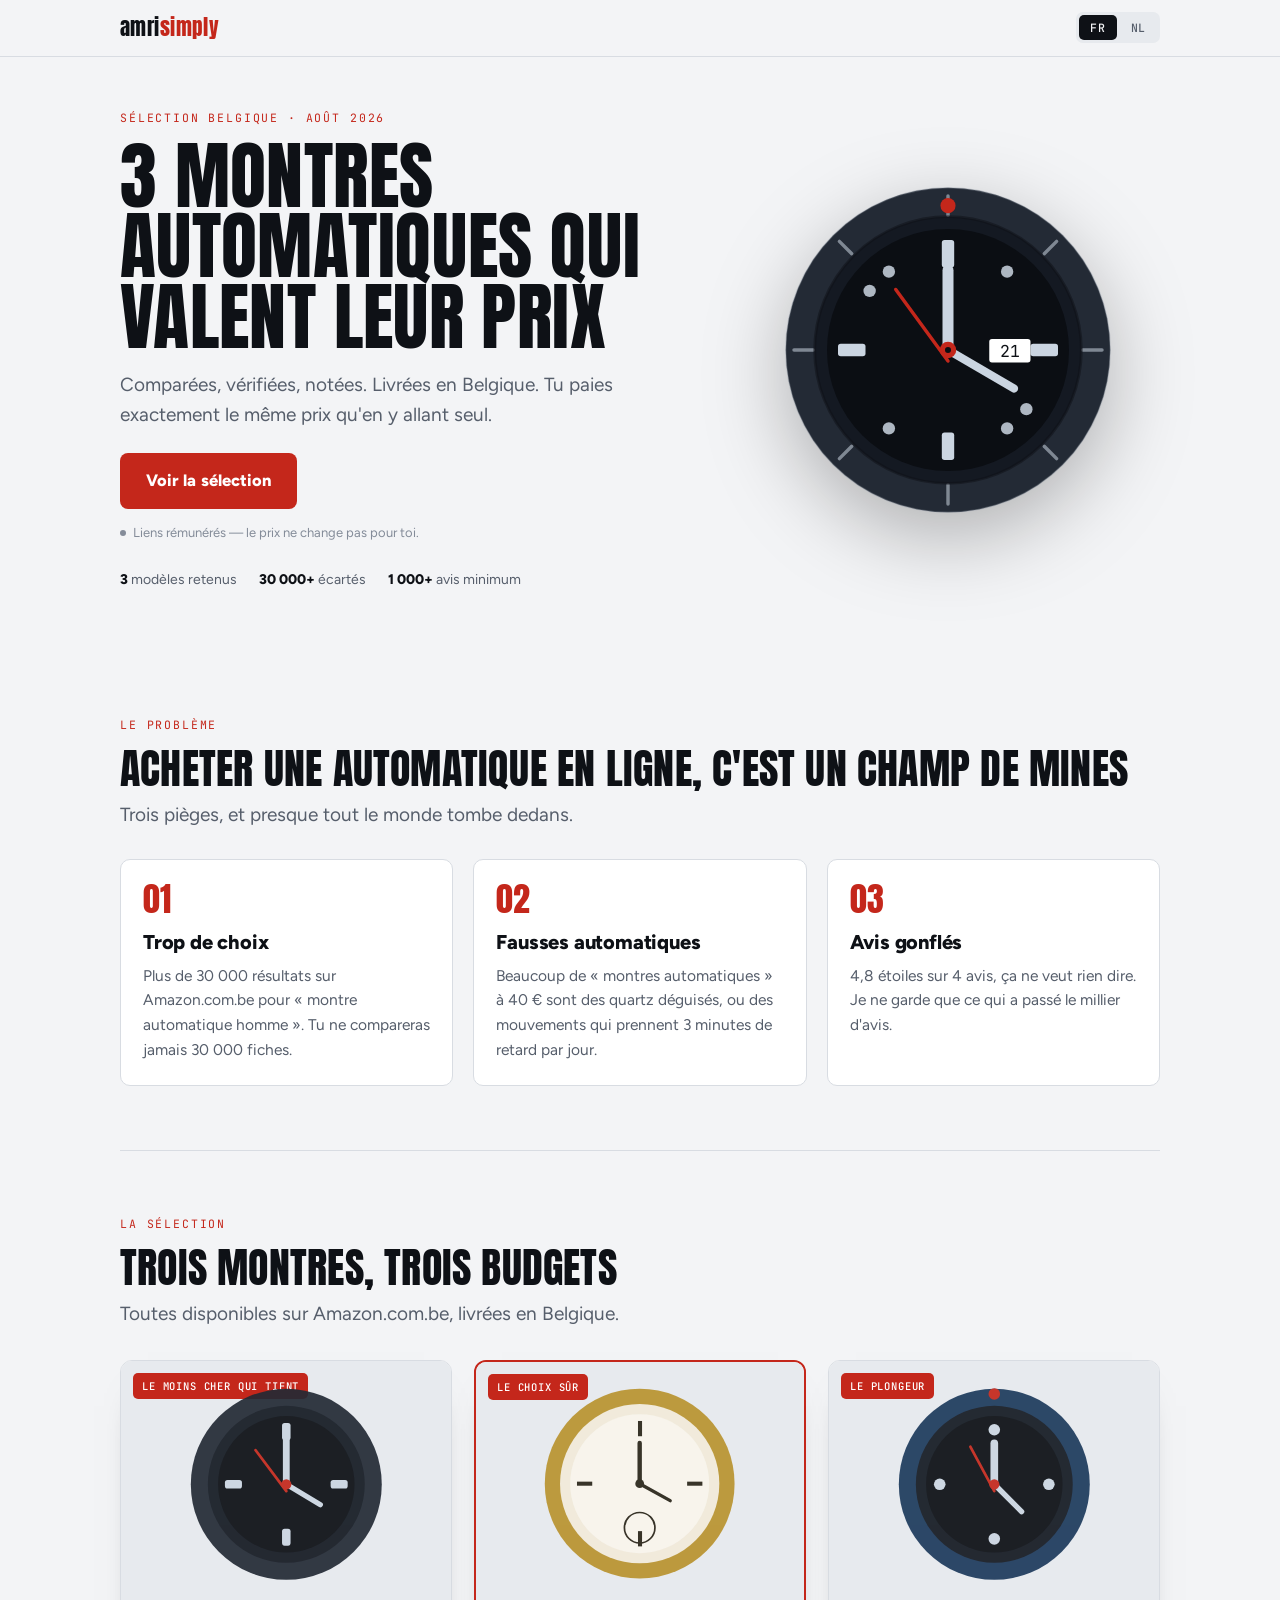
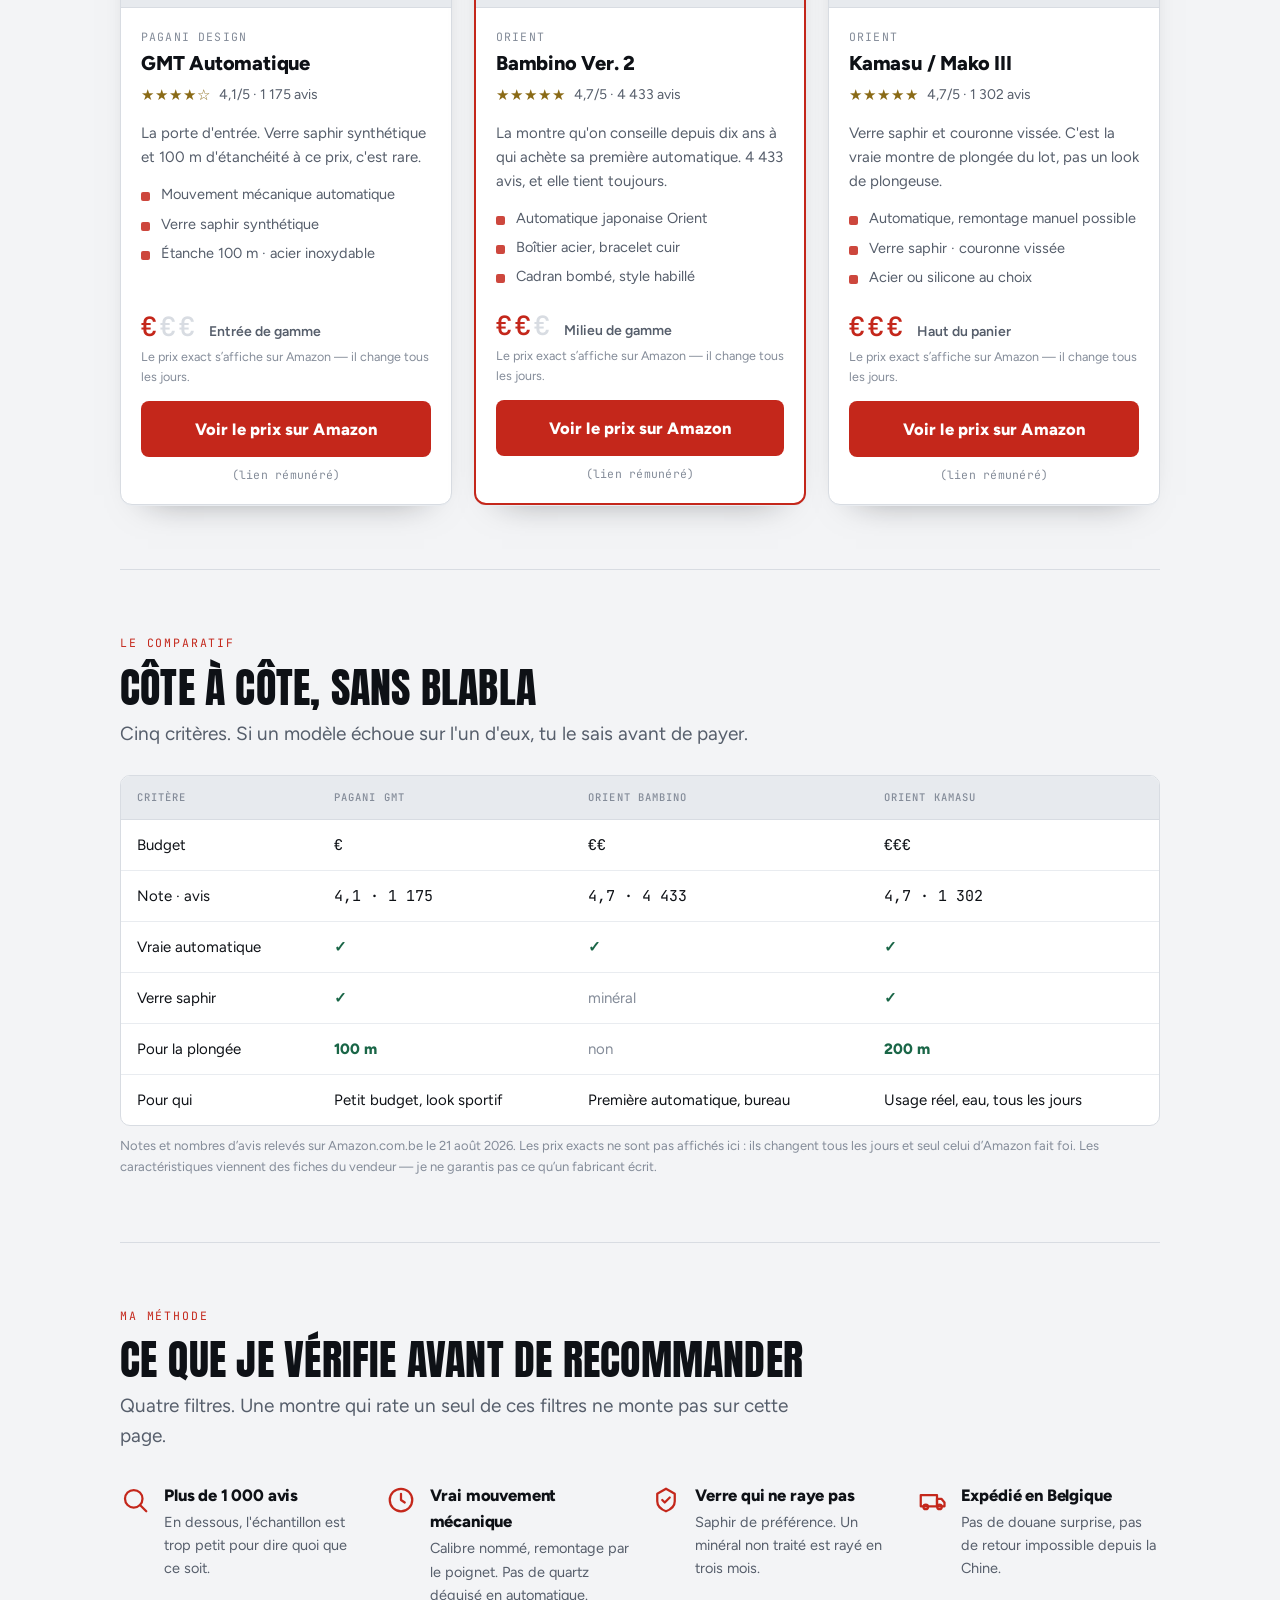
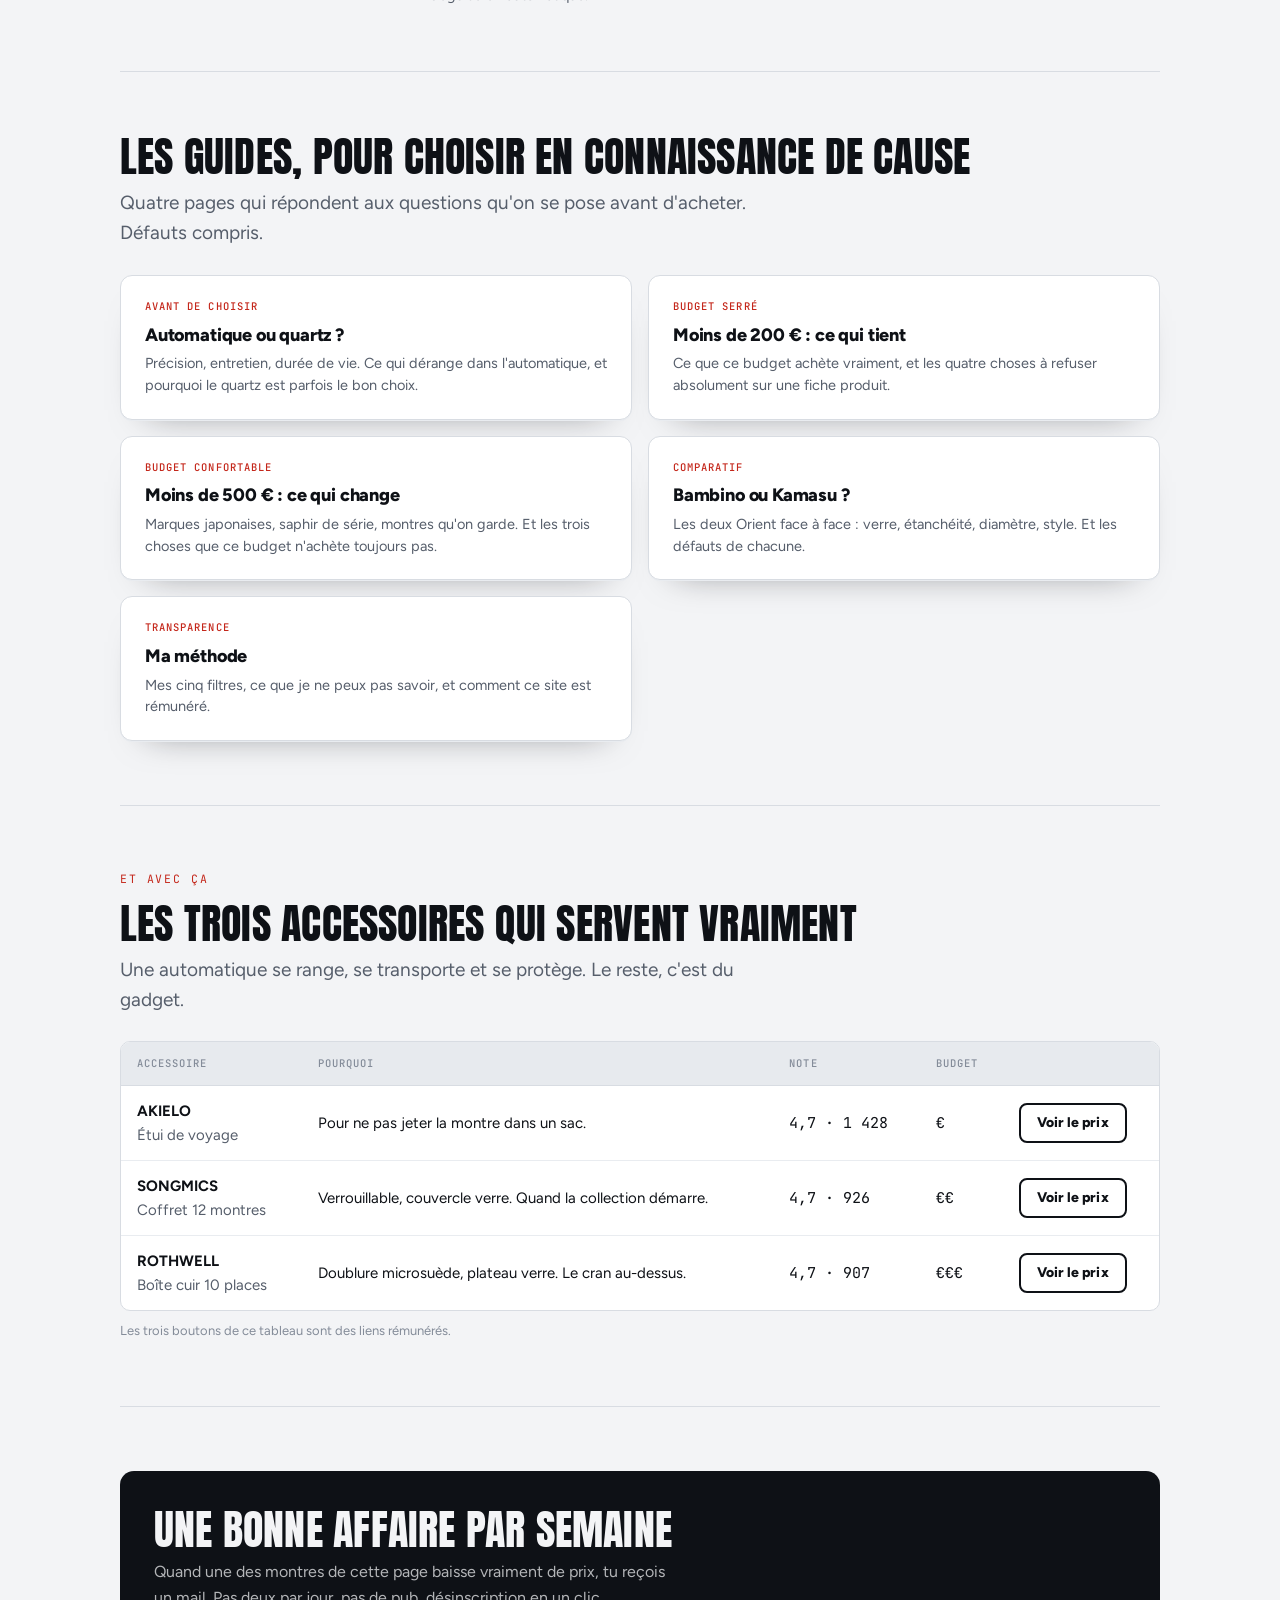
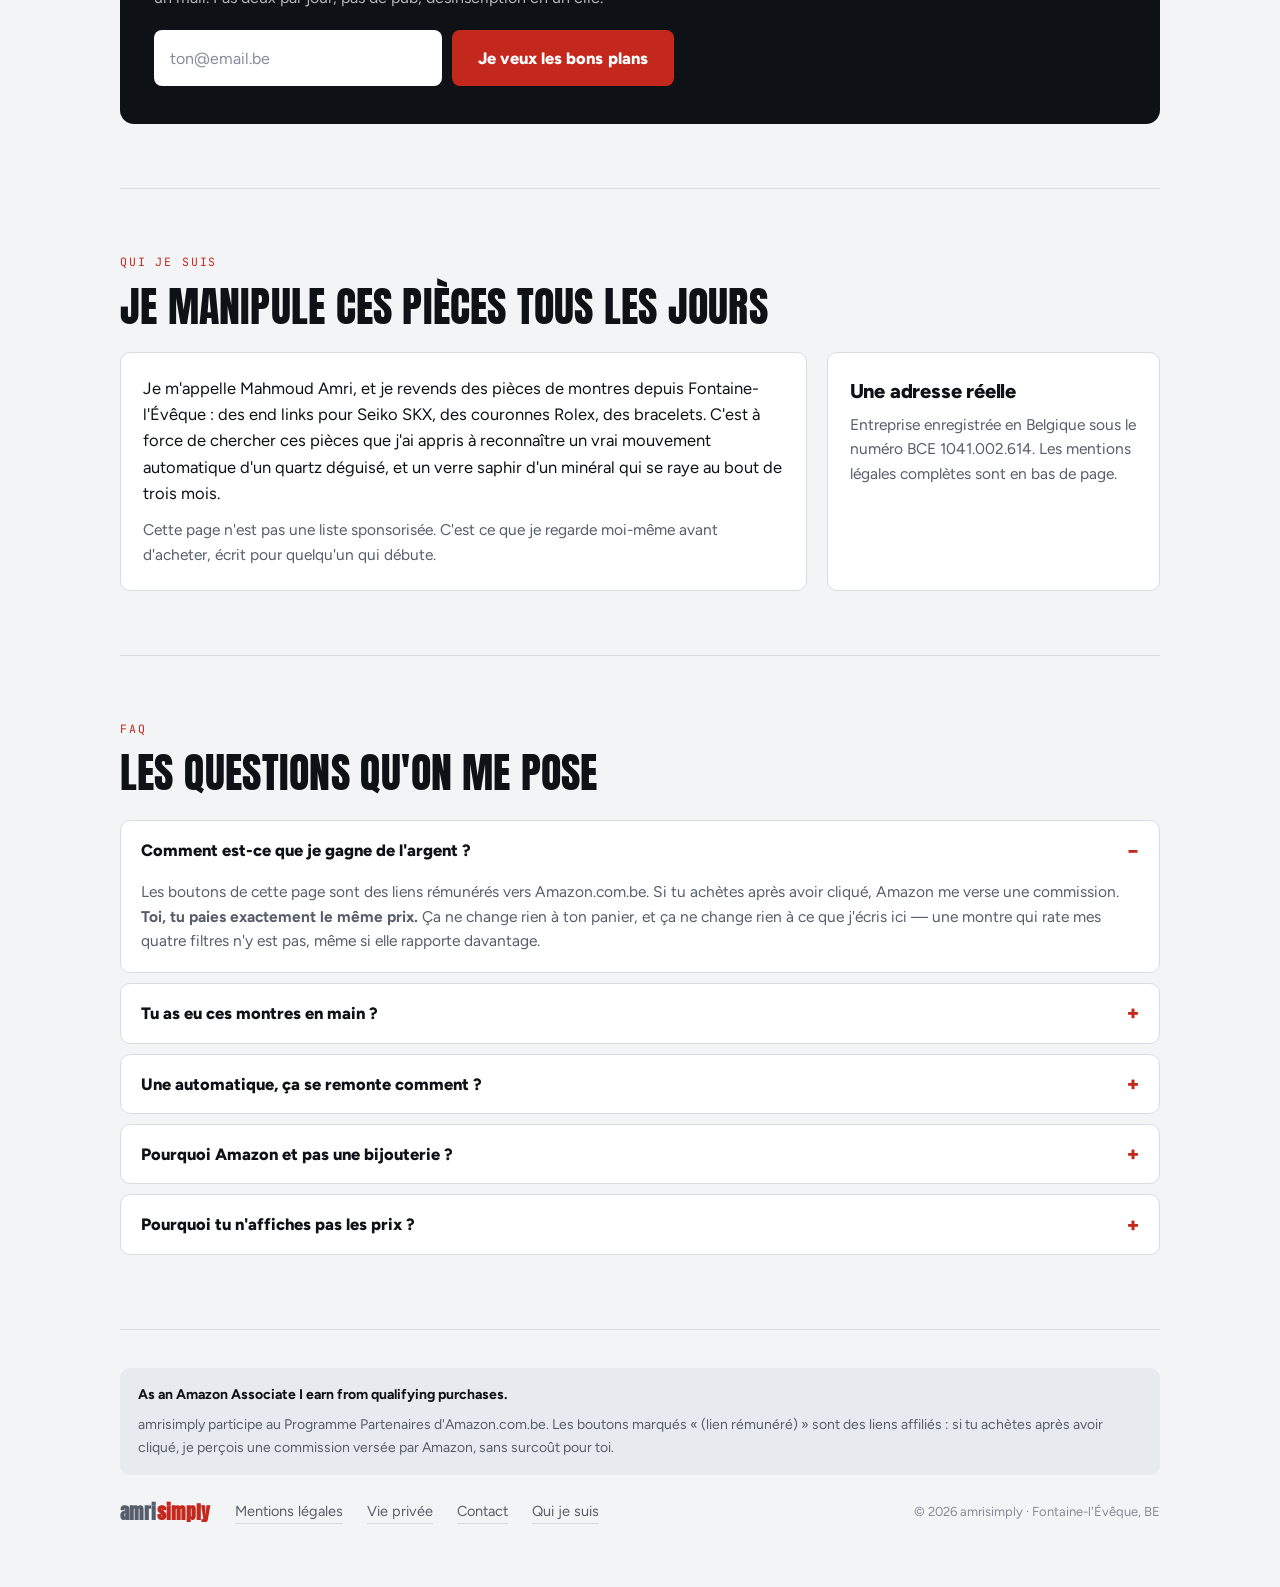
==== index.html @ 96c78708 "Ajoute le guide budget "moins de 500 euros" C'est la tranche ou se trouvent les deux Orient de la se" ====
<!doctype html>
<html lang="fr">
<head>
<meta charset="utf-8">
<meta name="viewport" content="width=device-width, initial-scale=1">
<title>amrisimply — 3 montres automatiques qui valent leur prix</title>
<meta name="description" content="Trois montres automatiques pour homme comparées et vérifiées, livrées en Belgique. Ce que je regarde avant d'acheter : mouvement, verre, avis. Liens vers Amazon.com.be.">
<meta name="author" content="Mahmoud Amri">
<link rel="canonical" href="https://amrisimply.com/">
<meta name="theme-color" content="#0E1116">
<link rel="icon" href="data:image/svg+xml,%3Csvg xmlns='http://www.w3.org/2000/svg' viewBox='0 0 64 64'%3E%3Ccircle cx='32' cy='32' r='31' fill='%23232A35'/%3E%3Ccircle cx='32' cy='32' r='23' fill='%230B0E13'/%3E%3Crect x='30' y='11' width='4' height='8' rx='1' fill='%23CBD5E1'/%3E%3Crect x='45' y='30' width='8' height='4' rx='1' fill='%23CBD5E1'/%3E%3Crect x='30' y='45' width='4' height='8' rx='1' fill='%23CBD5E1'/%3E%3Crect x='11' y='30' width='8' height='4' rx='1' fill='%23CBD5E1'/%3E%3Cpath d='M32 32V19' stroke='%23CBD5E1' stroke-width='4' stroke-linecap='round'/%3E%3Cpath d='M32 32l9 6' stroke='%23CBD5E1' stroke-width='3' stroke-linecap='round'/%3E%3Ccircle cx='32' cy='32' r='3' fill='%23C4271B'/%3E%3C/svg%3E">
<link rel="apple-touch-icon" href="data:image/svg+xml,%3Csvg xmlns='http://www.w3.org/2000/svg' viewBox='0 0 64 64'%3E%3Ccircle cx='32' cy='32' r='31' fill='%23232A35'/%3E%3Ccircle cx='32' cy='32' r='23' fill='%230B0E13'/%3E%3Crect x='30' y='11' width='4' height='8' rx='1' fill='%23CBD5E1'/%3E%3Crect x='45' y='30' width='8' height='4' rx='1' fill='%23CBD5E1'/%3E%3Crect x='30' y='45' width='4' height='8' rx='1' fill='%23CBD5E1'/%3E%3Crect x='11' y='30' width='8' height='4' rx='1' fill='%23CBD5E1'/%3E%3Cpath d='M32 32V19' stroke='%23CBD5E1' stroke-width='4' stroke-linecap='round'/%3E%3Cpath d='M32 32l9 6' stroke='%23CBD5E1' stroke-width='3' stroke-linecap='round'/%3E%3Ccircle cx='32' cy='32' r='3' fill='%23C4271B'/%3E%3C/svg%3E">

<meta property="og:type" content="website">
<meta property="og:site_name" content="amrisimply">
<meta property="og:locale" content="fr_BE">
<meta property="og:locale:alternate" content="nl_BE">
<meta property="og:url" content="https://amrisimply.com/">
<meta property="og:title" content="3 montres automatiques qui valent leur prix">
<meta property="og:description" content="Trois montres automatiques pour homme comparées et vérifiées, livrées en Belgique. Ce que je regarde avant d'acheter : mouvement, verre, avis. Liens vers Amazon.com.be.">
<meta name="twitter:card" content="summary_large_image">

<meta name="robots" content="index, follow, max-image-preview:large">

<link rel="preconnect" href="https://fonts.googleapis.com">
<link rel="preconnect" href="https://fonts.gstatic.com" crossorigin>
<link rel="stylesheet" href="https://fonts.googleapis.com/css2?family=Anton&family=Figtree:wght@400;500;600;800;900&family=JetBrains+Mono:wght@400;500&display=swap">
<style>
:root{
  --paper:#F3F4F6; --surface:#FFFFFF; --surface-2:#E7EAEE;
  --ink:#0E1116; --ink-2:#565E6B; --ink-3:#848C99;
  --rule:#D8DCE2; --rule-soft:#E9ECF0;
  --red:#C4271B; --red-2:#A81F15; --red-soft:#FBE8E6; --on-red:#FFFFFF;
  --gold:#8A6A16; --ok:#1A6647;
  --dial:#141922; --dial-2:#0B0E13; --bezel:#232A35; --lume:#CBD5E1;
  --shadow:0 1px 0 var(--rule-soft), 0 18px 36px -28px rgba(14,17,22,.55);
}
@media (prefers-color-scheme: dark){
  :root:not([data-theme="light"]){
    --paper:#0D0F13; --surface:#161A20; --surface-2:#1E232B;
    --ink:#EDEFF3; --ink-2:#98A0AD; --ink-3:#6B7280;
    --rule:#282E37; --rule-soft:#1E232B;
    --red:#FF6152; --red-2:#FF7A6D; --red-soft:#331411; --on-red:#1B0704;
    --gold:#D8A93A; --ok:#4FC08C;
    --dial:#10151D; --dial-2:#070A0E; --bezel:#1C232D; --lume:#C7D2E0;
    --shadow:0 1px 0 var(--rule-soft), 0 20px 40px -30px rgba(0,0,0,.95);
  }
}
:root[data-theme="dark"]{
  --paper:#0D0F13; --surface:#161A20; --surface-2:#1E232B;
  --ink:#EDEFF3; --ink-2:#98A0AD; --ink-3:#6B7280;
  --rule:#282E37; --rule-soft:#1E232B;
  --red:#FF6152; --red-2:#FF7A6D; --red-soft:#331411; --on-red:#1B0704;
  --gold:#D8A93A; --ok:#4FC08C;
  --dial:#10151D; --dial-2:#070A0E; --bezel:#1C232D; --lume:#C7D2E0;
  --shadow:0 1px 0 var(--rule-soft), 0 20px 40px -30px rgba(0,0,0,.95);
}

*{box-sizing:border-box}
body{
  margin:0;background:var(--paper);color:var(--ink);
  font-family:Figtree,"Helvetica Neue",Arial,sans-serif;font-size:17px;line-height:1.6;
  -webkit-font-smoothing:antialiased;
}
#page[data-lang="fr"] .lg-nl{display:none}
#page[data-lang="nl"] .lg-fr{display:none}

.shell{max-width:1080px;margin:0 auto;padding:0 20px}
.sec{padding:64px 0;border-top:1px solid var(--rule);scroll-margin-top:64px}
.sec:first-of-type{border-top:none}

h1,h2,.big{font-family:Anton,Impact,"Arial Narrow Bold",sans-serif;font-weight:400;letter-spacing:.005em;text-transform:uppercase}
h1{font-size:clamp(38px,7.4vw,74px);line-height:.95;margin:0 0 18px;text-wrap:balance}
h2{font-size:clamp(28px,4.6vw,42px);line-height:1;margin:0 0 10px}
h3{font-family:Figtree,sans-serif;font-weight:800;font-size:20px;margin:0 0 6px;letter-spacing:-.01em}
p{margin:0 0 14px}
a{color:inherit}
.lead{font-size:19px;color:var(--ink-2);max-width:56ch}
.eyebrow{
  font-family:"JetBrains Mono",ui-monospace,monospace;font-size:11.5px;letter-spacing:.16em;
  text-transform:uppercase;color:var(--red);margin:0 0 14px;
}
.muted{color:var(--ink-2)}
.fine{font-size:13px;color:var(--ink-3);margin:10px 0 0}

/* topbar */
.topbar{
  position:sticky;top:0;z-index:20;background:var(--paper);
  border-bottom:1px solid var(--rule);
}
.topbar .in{max-width:1080px;margin:0 auto;padding:11px 20px;display:flex;align-items:center;gap:16px}
.brand{font-family:Anton,sans-serif;font-size:21px;letter-spacing:.02em;text-transform:lowercase;margin-right:auto}
.brand span{color:var(--red)}
.langs{display:flex;gap:3px;background:var(--surface-2);padding:3px;border-radius:7px}
.langs button{
  font-family:"JetBrains Mono",ui-monospace,monospace;font-size:11.5px;letter-spacing:.06em;
  border:none;background:transparent;color:var(--ink-2);cursor:pointer;padding:5px 11px;border-radius:5px;font-weight:500;
}
.langs button[aria-pressed="true"]{background:var(--ink);color:var(--paper)}
.langs button:focus-visible,.btn:focus-visible,summary:focus-visible{outline:2px solid var(--red);outline-offset:3px}

/* buttons */
.btn{
  display:inline-flex;align-items:center;justify-content:center;gap:9px;
  background:var(--red);color:var(--on-red);border:none;border-radius:8px;
  font-family:Figtree,sans-serif;font-weight:800;font-size:16.5px;
  padding:0 26px;height:56px;text-decoration:none;cursor:pointer;letter-spacing:.005em;
}
.btn:hover{background:var(--red-2)}
.btn.wide{width:100%}
.btn.ghost{background:transparent;color:var(--ink);border:2px solid var(--ink);height:52px}
.btn.ghost:hover{background:var(--ink);color:var(--paper)}

/* hero */
.hero{padding:52px 0 60px;display:grid;grid-template-columns:1.15fr .85fr;gap:44px;align-items:center}
.hero .disc{
  font-size:13px;color:var(--ink-3);margin:12px 0 0;display:flex;align-items:center;gap:7px;
}
.hero .disc::before{content:"";width:6px;height:6px;border-radius:50%;background:var(--ink-3);flex:0 0 auto}
.dialwrap{display:flex;justify-content:center}
.dialwrap svg{width:100%;max-width:330px;height:auto;filter:drop-shadow(0 24px 40px rgba(0,0,0,.28))}
.trust{display:flex;flex-wrap:wrap;gap:8px 22px;margin-top:26px;font-size:14px;color:var(--ink-2)}
.trust b{color:var(--ink);font-weight:800}

/* problem */
.grid3{display:grid;grid-template-columns:repeat(auto-fit,minmax(230px,1fr));gap:20px}
.prob{background:var(--surface);border:1px solid var(--rule);border-radius:10px;padding:22px}
.prob .n{font-family:Anton,sans-serif;font-size:34px;color:var(--red);line-height:1;margin-bottom:10px}
.prob p{margin:0;font-size:15.5px;color:var(--ink-2)}

/* cards */
.cards{display:grid;grid-template-columns:repeat(auto-fit,minmax(280px,1fr));gap:22px;align-items:stretch}
.card{
  background:var(--surface);border:1px solid var(--rule);border-radius:12px;
  display:flex;flex-direction:column;overflow:hidden;box-shadow:var(--shadow);
}
.card.best{border:2px solid var(--red)}
.card .shot{
  position:relative;background:var(--surface-2);aspect-ratio:4/3;
  display:flex;align-items:center;justify-content:center;border-bottom:1px solid var(--rule);
}
.card .shot svg{width:62%;height:auto;opacity:.92}
.badge{
  position:absolute;top:12px;left:12px;background:var(--red);color:var(--on-red);
  font-family:"JetBrains Mono",ui-monospace,monospace;font-size:10.5px;letter-spacing:.08em;
  text-transform:uppercase;padding:5px 9px;border-radius:5px;font-weight:500;
  max-width:calc(100% - 24px);
}
.card .body{padding:20px;display:flex;flex-direction:column;flex:1;gap:0}
.card .brandname{font-family:"JetBrains Mono",ui-monospace,monospace;font-size:11.5px;letter-spacing:.1em;text-transform:uppercase;color:var(--ink-3);margin-bottom:5px}
.card h3{margin-bottom:8px;line-height:1.2}
.card .why{font-size:15px;color:var(--ink-2);margin:0 0 14px}
.card ul{list-style:none;margin:0 0 16px;padding:0;font-size:14.5px}
.card ul li{padding-left:20px;position:relative;margin-bottom:6px;color:var(--ink-2)}
.card ul li::before{content:"";position:absolute;left:0;top:9px;width:9px;height:9px;border-radius:2px;background:var(--red);opacity:.85}
.rating{display:flex;align-items:center;gap:8px;font-size:14px;color:var(--ink-2);margin-bottom:14px}
.stars{color:var(--gold);letter-spacing:1px;font-size:15px}
.price{
  font-family:"JetBrains Mono",ui-monospace,monospace;font-weight:500;font-size:28px;
  font-variant-numeric:tabular-nums;margin:auto 0 4px;line-height:1.1;
}
.pricenote{font-size:12.5px;color:var(--ink-3);margin:0 0 14px}
.afflabel{font-size:11.5px;color:var(--ink-3);margin:9px 0 0;text-align:center;font-family:"JetBrains Mono",ui-monospace,monospace;letter-spacing:.02em}
.tier{display:flex;align-items:baseline;gap:11px;margin:auto 0 4px;flex-wrap:wrap}
.tierdots{font-family:"JetBrains Mono",ui-monospace,monospace;font-size:27px;font-weight:500;letter-spacing:3px;line-height:1.1}
.tierdots b{color:var(--red);font-weight:500}
.tierdots i{color:var(--rule);font-style:normal}
.tierlabel{font-size:14px;color:var(--ink-2);font-weight:600}

/* modals */
.ovl{position:fixed;inset:0;background:rgba(6,8,12,.74);z-index:60;display:none;padding:16px;overflow-y:auto}
.ovl[data-open="1"]{display:block}
.modal{background:var(--surface);color:var(--ink);max-width:760px;margin:28px auto;border-radius:12px;padding:28px 30px 34px;border:1px solid var(--rule)}
.modal h3{font-family:Anton,Impact,sans-serif;font-weight:400;font-size:clamp(24px,4.5vw,30px);text-transform:uppercase;margin:0 0 14px;letter-spacing:.005em}
.modal h4{font-family:Figtree,sans-serif;font-weight:800;font-size:16px;margin:22px 0 6px;color:var(--ink)}
.modal p,.modal li{font-size:15.5px;color:var(--ink-2)}
.modal dl{margin:0 0 8px;font-size:15.5px}
.modal dt{font-weight:800;color:var(--ink);margin-top:11px}
.modal dd{margin:0;color:var(--ink-2)}
.modal a{color:var(--red)}
.mclose{float:right;margin:-6px -6px 0 12px;border:none;background:var(--surface-2);color:var(--ink);width:38px;height:38px;border-radius:50%;cursor:pointer;font-size:19px;line-height:1;font-family:Figtree,sans-serif}
.mclose:hover{background:var(--red);color:var(--on-red)}
.mclose:focus-visible{outline:2px solid var(--red);outline-offset:3px}

/* table */
.scroller{overflow-x:auto;border:1px solid var(--rule);border-radius:10px;background:var(--surface)}
table{border-collapse:collapse;width:100%;min-width:620px;font-size:15px}
th,td{text-align:left;padding:13px 16px;border-bottom:1px solid var(--rule-soft)}
thead th{
  font-family:"JetBrains Mono",ui-monospace,monospace;font-size:10.5px;letter-spacing:.1em;
  text-transform:uppercase;color:var(--ink-3);font-weight:500;background:var(--surface-2);
  border-bottom:1px solid var(--rule);
}
tbody tr:last-child td{border-bottom:none}
td.n{font-family:"JetBrains Mono",ui-monospace,monospace;font-variant-numeric:tabular-nums;white-space:nowrap}
.yes{color:var(--ok);font-weight:800}
.no{color:var(--ink-3)}

/* method */
.method{display:grid;grid-template-columns:repeat(auto-fit,minmax(215px,1fr));gap:22px}
.mi{display:flex;gap:14px;align-items:flex-start}
.mi svg{width:30px;height:30px;flex:0 0 auto;margin-top:3px;stroke:var(--red);fill:none;stroke-width:1.8;stroke-linecap:round;stroke-linejoin:round}
.mi h3{font-size:16.5px;margin-bottom:3px}
.mi p{font-size:14.5px;color:var(--ink-2);margin:0}

/* email band */
.band{background:var(--ink);color:var(--paper);border-radius:14px;padding:38px 34px;margin:0}
.band h2{color:var(--paper);margin-bottom:8px}
.band p{color:var(--paper);opacity:.72;max-width:52ch;font-size:16px}
.form{display:flex;gap:10px;flex-wrap:wrap;margin-top:20px;max-width:520px}
.form input{
  flex:1 1 220px;height:56px;border-radius:8px;border:none;padding:0 16px;
  font-family:Figtree,sans-serif;font-size:16px;background:var(--surface);color:var(--ink);
}
.form input::placeholder{color:var(--ink-3)}

/* faq */
details{background:var(--surface);border:1px solid var(--rule);border-radius:10px;margin-bottom:10px;overflow:hidden}
summary{
  cursor:pointer;padding:16px 20px;font-weight:800;font-size:16.5px;list-style:none;
  display:flex;align-items:center;gap:12px;
}
summary::-webkit-details-marker{display:none}
summary::after{content:"+";margin-left:auto;font-family:"JetBrains Mono",monospace;color:var(--red);font-size:20px;line-height:1}
details[open] summary::after{content:"–"}
details .ans{padding:0 20px 18px;color:var(--ink-2);font-size:15.5px}
details .ans p:last-child{margin-bottom:0}

/* footer */
footer{border-top:1px solid var(--rule);padding:38px 0 60px;font-size:14.5px;color:var(--ink-2)}
.legal{
  background:var(--surface-2);border-radius:10px;padding:16px 18px;margin:0 0 22px;
  font-size:14px;color:var(--ink-2);
}
.legal b{color:var(--ink)}
.fnav{display:flex;flex-wrap:wrap;gap:10px 24px;align-items:center}
.fnav a{color:var(--ink-2);text-decoration:none;border-bottom:1px solid var(--rule)}
.fnav a:hover{color:var(--red);border-color:var(--red)}

/* prototype ribbon */
.proto{
  background:var(--red-soft);border-bottom:1px solid var(--rule);
  font-family:"JetBrains Mono",ui-monospace,monospace;font-size:11.5px;color:var(--red);
  text-align:center;padding:7px 16px;letter-spacing:.03em;
}

@media (max-width:860px){
  .hero{grid-template-columns:1fr;gap:30px;padding:38px 0 44px}
  .dialwrap{order:-1}
  .dialwrap svg{max-width:210px}
  .band{padding:30px 22px}
}
@media (max-width:520px){
  body{font-size:16px}
  .btn{width:100%}
  .sec{padding:48px 0}
}
@media (prefers-reduced-motion:reduce){*{animation:none!important;transition:none!important}}

/* --- guides : liens vers les pages de contenu --- */
.guides{display:grid;grid-template-columns:repeat(2,1fr);gap:16px;margin-top:26px}
@media(max-width:760px){.guides{grid-template-columns:1fr}}
.guide{
  display:block;text-decoration:none;background:var(--surface);
  border:1px solid var(--rule);border-radius:12px;padding:22px 24px;
  box-shadow:var(--shadow);transition:border-color .15s ease;
}
.guide:hover{border-color:var(--red)}
.guide .k{
  font-family:"JetBrains Mono",ui-monospace,monospace;font-size:10.5px;
  letter-spacing:.1em;text-transform:uppercase;color:var(--red);
  display:block;margin-bottom:9px;font-weight:500;
}
.guide h3{font-size:18px;font-weight:800;color:var(--ink);margin:0 0 7px;line-height:1.25}
.guide p{font-size:14.5px;color:var(--ink-2);margin:0;line-height:1.5}
</style>
</head>
<body>
<div id="page" data-lang="fr">

<div class="topbar">
  <div class="in">
    <div class="brand">amri<span>simply</span></div>
    <div class="langs" role="group" aria-label="Langue / Taal">
      <button type="button" data-lang="fr" aria-pressed="true">FR</button>
      <button type="button" data-lang="nl" aria-pressed="false">NL</button>
    </div>
  </div>
</div>

<div class="shell">

<!-- HERO -->
<header class="hero">
  <div>
    <p class="eyebrow"><span class="lg-fr">Sélection Belgique · août 2026</span><span class="lg-nl">Selectie België · augustus 2026</span></p>
    <h1>
      <span class="lg-fr">3 montres automatiques qui valent leur prix</span>
      <span class="lg-nl">3 automatische horloges die hun prijs waard zijn</span>
    </h1>
    <p class="lead">
      <span class="lg-fr">Comparées, vérifiées, notées. Livrées en Belgique. Tu paies exactement le même prix qu'en y allant seul.</span>
      <span class="lg-nl">Vergeleken, geverifieerd, beoordeeld. Geleverd in België. Je betaalt precies dezelfde prijs als wanneer je er zelf naartoe gaat.</span>
    </p>
    <p style="margin-top:22px"><a class="btn" href="#selection"><span class="lg-fr">Voir la sélection</span><span class="lg-nl">Bekijk de selectie</span></a></p>
    <p class="disc">
      <span class="lg-fr">Liens rémunérés — le prix ne change pas pour toi.</span>
      <span class="lg-nl">Betaalde links — de prijs verandert niet voor jou.</span>
    </p>
    <div class="trust">
      <span><b>3</b> <span class="lg-fr">modèles retenus</span><span class="lg-nl">geselecteerde modellen</span></span>
      <span><b>30 000+</b> <span class="lg-fr">écartés</span><span class="lg-nl">afgewezen</span></span>
      <span><b>1 000+</b> <span class="lg-fr">avis minimum</span><span class="lg-nl">reviews minimum</span></span>
    </div>
  </div>
  <div class="dialwrap">
    <svg viewBox="0 0 240 240" role="img" aria-label="Cadran de montre de plongée">
      <circle cx="120" cy="120" r="118" fill="var(--bezel)"/>
      <circle cx="120" cy="120" r="118" fill="none" stroke="var(--ink-3)" stroke-opacity=".35" stroke-width="1"/>
      <g stroke="var(--lume)" stroke-width="2.5" stroke-linecap="round" opacity=".55">
        <line x1="120" y1="8" x2="120" y2="22"/><line x1="232" y1="120" x2="218" y2="120"/>
        <line x1="120" y1="232" x2="120" y2="218"/><line x1="8" y1="120" x2="22" y2="120"/>
        <line x1="199" y1="41" x2="190" y2="50"/><line x1="199" y1="199" x2="190" y2="190"/>
        <line x1="41" y1="199" x2="50" y2="190"/><line x1="41" y1="41" x2="50" y2="50"/>
      </g>
      <circle cx="120" cy="15" r="5.5" fill="var(--red)"/>
      <circle cx="120" cy="120" r="97" fill="var(--dial)"/>
      <circle cx="120" cy="120" r="97" fill="none" stroke="var(--ink)" stroke-opacity=".5" stroke-width="2"/>
      <circle cx="120" cy="120" r="88" fill="var(--dial-2)"/>
      <g fill="var(--lume)">
        <rect x="115.5" y="40" width="9" height="20" rx="2"/>
        <rect x="180" y="115.5" width="20" height="9" rx="2"/>
        <rect x="115.5" y="180" width="9" height="20" rx="2"/>
        <rect x="40" y="115.5" width="20" height="9" rx="2"/>
      </g>
      <g fill="var(--lume)" opacity=".85">
        <circle cx="163" cy="63" r="4.5"/><circle cx="177" cy="163" r="4.5"/>
        <circle cx="77" cy="177" r="4.5"/><circle cx="63" cy="77" r="4.5"/>
        <circle cx="163" cy="177" r="4.5"/><circle cx="77" cy="63" r="4.5"/>
      </g>
      <rect x="150" y="112" width="30" height="17" rx="2" fill="var(--surface)"/>
      <text x="165" y="125" text-anchor="middle" font-family="JetBrains Mono, monospace" font-size="12" fill="var(--ink)">21</text>
      <g stroke-linecap="round">
        <line x1="120" y1="120" x2="120" y2="62" stroke="var(--lume)" stroke-width="8"/>
        <line x1="120" y1="120" x2="168" y2="148" stroke="var(--lume)" stroke-width="6"/>
        <line x1="120" y1="128" x2="82" y2="76" stroke="var(--red)" stroke-width="2.5"/>
      </g>
      <circle cx="120" cy="120" r="6" fill="var(--red)"/>
      <circle cx="120" cy="120" r="2.2" fill="var(--dial-2)"/>
    </svg>
  </div>
</header>

<!-- PROBLEME -->
<section class="sec">
  <p class="eyebrow"><span class="lg-fr">Le problème</span><span class="lg-nl">Het probleem</span></p>
  <h2><span class="lg-fr">Acheter une automatique en ligne, c'est un champ de mines</span><span class="lg-nl">Online een automaat kopen is een mijnenveld</span></h2>
  <p class="lead" style="margin-bottom:28px"><span class="lg-fr">Trois pièges, et presque tout le monde tombe dedans.</span><span class="lg-nl">Drie valkuilen, en bijna iedereen trapt erin.</span></p>
  <div class="grid3">
    <div class="prob">
      <div class="n">01</div>
      <h3><span class="lg-fr">Trop de choix</span><span class="lg-nl">Te veel keuze</span></h3>
      <p><span class="lg-fr">Plus de 30 000 résultats sur Amazon.com.be pour « montre automatique homme ». Tu ne compareras jamais 30 000 fiches.</span><span class="lg-nl">Meer dan 30.000 resultaten op Amazon.com.be voor « automatisch horloge heren ». Je gaat nooit 30.000 pagina's vergelijken.</span></p>
    </div>
    <div class="prob">
      <div class="n">02</div>
      <h3><span class="lg-fr">Fausses automatiques</span><span class="lg-nl">Nep-automaten</span></h3>
      <p><span class="lg-fr">Beaucoup de « montres automatiques » à 40 € sont des quartz déguisés, ou des mouvements qui prennent 3 minutes de retard par jour.</span><span class="lg-nl">Veel « automatische horloges » van 40 € zijn vermomde quartz, of uurwerken die 3 minuten per dag achterlopen.</span></p>
    </div>
    <div class="prob">
      <div class="n">03</div>
      <h3><span class="lg-fr">Avis gonflés</span><span class="lg-nl">Opgeblazen reviews</span></h3>
      <p><span class="lg-fr">4,8 étoiles sur 4 avis, ça ne veut rien dire. Je ne garde que ce qui a passé le millier d'avis.</span><span class="lg-nl">4,8 sterren op 4 reviews betekent niets. Ik hou alleen wat de duizend reviews voorbij is.</span></p>
    </div>
  </div>
</section>

<!-- SELECTION -->
<section class="sec" id="selection">
  <p class="eyebrow"><span class="lg-fr">La sélection</span><span class="lg-nl">De selectie</span></p>
  <h2><span class="lg-fr">Trois montres, trois budgets</span><span class="lg-nl">Drie horloges, drie budgetten</span></h2>
  <p class="lead" style="margin-bottom:30px"><span class="lg-fr">Toutes disponibles sur Amazon.com.be, livrées en Belgique.</span><span class="lg-nl">Alle drie beschikbaar op Amazon.com.be, geleverd in België.</span></p>

  <div class="cards">

    <article class="card">
      <div class="shot">
        <span class="badge"><span class="lg-fr">Le moins cher qui tient</span><span class="lg-nl">Goedkoopst dat standhoudt</span></span>
        <svg viewBox="0 0 120 120" aria-hidden="true"><circle cx="60" cy="60" r="56" fill="var(--bezel)"/><circle cx="60" cy="60" r="46" fill="var(--dial)"/><circle cx="60" cy="60" r="40" fill="var(--dial-2)"/><g fill="var(--lume)"><rect x="57.5" y="24" width="5" height="10" rx="1.5"/><rect x="86" y="57.5" width="10" height="5" rx="1.5"/><rect x="57.5" y="86" width="5" height="10" rx="1.5"/><rect x="24" y="57.5" width="10" height="5" rx="1.5"/></g><g stroke-linecap="round"><line x1="60" y1="60" x2="60" y2="34" stroke="var(--lume)" stroke-width="4"/><line x1="60" y1="60" x2="80" y2="72" stroke="var(--lume)" stroke-width="3"/><line x1="60" y1="64" x2="42" y2="40" stroke="var(--red)" stroke-width="1.6"/></g><circle cx="60" cy="60" r="3" fill="var(--red)"/></svg>
      </div>
      <div class="body">
        <div class="brandname">Pagani Design</div>
        <h3>GMT Automatique</h3>
        <div class="rating"><span class="stars">★★★★☆</span> <span>4,1/5 · 1 175 <span class="lg-fr">avis</span><span class="lg-nl">reviews</span></span></div>
        <p class="why"><span class="lg-fr">La porte d'entrée. Verre saphir synthétique et 100 m d'étanchéité à ce prix, c'est rare.</span><span class="lg-nl">De instapper. Synthetisch saffierglas en 100 m waterdicht voor die prijs is zeldzaam.</span></p>
        <ul>
          <li><span class="lg-fr">Mouvement mécanique automatique</span><span class="lg-nl">Mechanisch automatisch uurwerk</span></li>
          <li><span class="lg-fr">Verre saphir synthétique</span><span class="lg-nl">Synthetisch saffierglas</span></li>
          <li><span class="lg-fr">Étanche 100 m · acier inoxydable</span><span class="lg-nl">100 m waterdicht · roestvrij staal</span></li>
        </ul>
        <div class="tier"><span class="tierdots"><b>&euro;</b><i>&euro;&euro;</i></span><span class="tierlabel"><span class="lg-fr">Entrée de gamme</span><span class="lg-nl">Instapmodel</span></span></div>
        <p class="pricenote"><span class="lg-fr">Le prix exact s’affiche sur Amazon — il change tous les jours.</span><span class="lg-nl">De exacte prijs zie je op Amazon — hij verandert elke dag.</span></p>
        <a class="btn wide" href="https://www.amazon.com.be/dp/B0B639TSKY?tag=amrisimply49-21" target="_blank" rel="noopener nofollow sponsored"><span class="lg-fr">Voir le prix sur Amazon</span><span class="lg-nl">Bekijk de prijs op Amazon</span></a>
        <p class="afflabel"><span class="lg-fr">(lien rémunéré)</span><span class="lg-nl">(betaalde link)</span></p>
      </div>
    </article>

    <article class="card best">
      <div class="shot">
        <span class="badge"><span class="lg-fr">Le choix sûr</span><span class="lg-nl">De veilige keuze</span></span>
        <svg viewBox="0 0 120 120" aria-hidden="true"><circle cx="60" cy="60" r="56" fill="#B9932F"/><circle cx="60" cy="60" r="47" fill="#F2EADA"/><circle cx="60" cy="60" r="41" fill="#FAF5EC"/><g fill="#2A2418"><rect x="59" y="23" width="2.4" height="9"/><rect x="88" y="58.8" width="9" height="2.4"/><rect x="59" y="88" width="2.4" height="9"/><rect x="23" y="58.8" width="9" height="2.4"/></g><circle cx="60" cy="86" r="9" fill="none" stroke="#2A2418" stroke-width="1"/><g stroke-linecap="round" stroke="#2A2418"><line x1="60" y1="60" x2="60" y2="36" stroke-width="2.6"/><line x1="60" y1="60" x2="78" y2="70" stroke-width="2"/></g><circle cx="60" cy="60" r="2.6" fill="#2A2418"/></svg>
      </div>
      <div class="body">
        <div class="brandname">Orient</div>
        <h3>Bambino Ver. 2</h3>
        <div class="rating"><span class="stars">★★★★★</span> <span>4,7/5 · 4 433 <span class="lg-fr">avis</span><span class="lg-nl">reviews</span></span></div>
        <p class="why"><span class="lg-fr">La montre qu'on conseille depuis dix ans à qui achète sa première automatique. 4 433 avis, et elle tient toujours.</span><span class="lg-nl">Het horloge dat men al tien jaar aanraadt aan wie zijn eerste automaat koopt. 4.433 reviews, en het houdt nog steeds stand.</span></p>
        <ul>
          <li><span class="lg-fr">Automatique japonaise Orient</span><span class="lg-nl">Japans automatisch uurwerk Orient</span></li>
          <li><span class="lg-fr">Boîtier acier, bracelet cuir</span><span class="lg-nl">Stalen kast, leren band</span></li>
          <li><span class="lg-fr">Cadran bombé, style habillé</span><span class="lg-nl">Gewelfde wijzerplaat, klassieke stijl</span></li>
        </ul>
        <div class="tier"><span class="tierdots"><b>&euro;&euro;</b><i>&euro;</i></span><span class="tierlabel"><span class="lg-fr">Milieu de gamme</span><span class="lg-nl">Middenklasse</span></span></div>
        <p class="pricenote"><span class="lg-fr">Le prix exact s’affiche sur Amazon — il change tous les jours.</span><span class="lg-nl">De exacte prijs zie je op Amazon — hij verandert elke dag.</span></p>
        <a class="btn wide" href="https://www.amazon.com.be/dp/B01N45HWRM?tag=amrisimply49-21" target="_blank" rel="noopener nofollow sponsored"><span class="lg-fr">Voir le prix sur Amazon</span><span class="lg-nl">Bekijk de prijs op Amazon</span></a>
        <p class="afflabel"><span class="lg-fr">(lien rémunéré)</span><span class="lg-nl">(betaalde link)</span></p>
      </div>
    </article>

    <article class="card">
      <div class="shot">
        <span class="badge"><span class="lg-fr">Le plongeur</span><span class="lg-nl">De duiker</span></span>
        <svg viewBox="0 0 120 120" aria-hidden="true"><circle cx="60" cy="60" r="56" fill="#1D3A5C"/><circle cx="60" cy="60" r="46" fill="var(--dial)"/><circle cx="60" cy="60" r="40" fill="var(--dial-2)"/><circle cx="60" cy="7" r="3.4" fill="var(--red)"/><g fill="var(--lume)"><circle cx="60" cy="28" r="3.4"/><circle cx="92" cy="60" r="3.4"/><circle cx="60" cy="92" r="3.4"/><circle cx="28" cy="60" r="3.4"/></g><g stroke-linecap="round"><line x1="60" y1="60" x2="60" y2="36" stroke="var(--lume)" stroke-width="4.5"/><line x1="60" y1="60" x2="76" y2="76" stroke="var(--lume)" stroke-width="3.2"/><line x1="60" y1="64" x2="46" y2="38" stroke="var(--red)" stroke-width="1.6"/></g><circle cx="60" cy="60" r="3" fill="var(--red)"/></svg>
      </div>
      <div class="body">
        <div class="brandname">Orient</div>
        <h3>Kamasu / Mako III</h3>
        <div class="rating"><span class="stars">★★★★★</span> <span>4,7/5 · 1 302 <span class="lg-fr">avis</span><span class="lg-nl">reviews</span></span></div>
        <p class="why"><span class="lg-fr">Verre saphir et couronne vissée. C'est la vraie montre de plongée du lot, pas un look de plongeuse.</span><span class="lg-nl">Saffierglas en geschroefde kroon. Dit is de échte duikhorloge van de drie, geen duikers-look.</span></p>
        <ul>
          <li><span class="lg-fr">Automatique, remontage manuel possible</span><span class="lg-nl">Automatisch, handopwinding mogelijk</span></li>
          <li><span class="lg-fr">Verre saphir · couronne vissée</span><span class="lg-nl">Saffierglas · geschroefde kroon</span></li>
          <li><span class="lg-fr">Acier ou silicone au choix</span><span class="lg-nl">Staal of siliconen naar keuze</span></li>
        </ul>
        <div class="tier"><span class="tierdots"><b>&euro;&euro;&euro;</b></span><span class="tierlabel"><span class="lg-fr">Haut du panier</span><span class="lg-nl">Topmodel</span></span></div>
        <p class="pricenote"><span class="lg-fr">Le prix exact s’affiche sur Amazon — il change tous les jours.</span><span class="lg-nl">De exacte prijs zie je op Amazon — hij verandert elke dag.</span></p>
        <a class="btn wide" href="https://www.amazon.com.be/dp/B07JGNC1C5?tag=amrisimply49-21" target="_blank" rel="noopener nofollow sponsored"><span class="lg-fr">Voir le prix sur Amazon</span><span class="lg-nl">Bekijk de prijs op Amazon</span></a>
        <p class="afflabel"><span class="lg-fr">(lien rémunéré)</span><span class="lg-nl">(betaalde link)</span></p>
      </div>
    </article>

  </div>
</section>

<!-- COMPARATIF -->
<section class="sec">
  <p class="eyebrow"><span class="lg-fr">Le comparatif</span><span class="lg-nl">De vergelijking</span></p>
  <h2><span class="lg-fr">Côte à côte, sans blabla</span><span class="lg-nl">Naast elkaar, zonder blabla</span></h2>
  <p class="lead" style="margin-bottom:26px"><span class="lg-fr">Cinq critères. Si un modèle échoue sur l'un d'eux, tu le sais avant de payer.</span><span class="lg-nl">Vijf criteria. Zakt een model op één ervan, dan weet je het vóór je betaalt.</span></p>
  <div class="scroller">
    <table>
      <thead>
        <tr>
          <th><span class="lg-fr">Critère</span><span class="lg-nl">Criterium</span></th>
          <th>Pagani GMT</th>
          <th>Orient Bambino</th>
          <th>Orient Kamasu</th>
        </tr>
      </thead>
      <tbody>
        <tr>
          <td><span class="lg-fr">Budget</span><span class="lg-nl">Budget</span></td>
          <td class="n">&euro;</td><td class="n">&euro;&euro;</td><td class="n">&euro;&euro;&euro;</td>
        </tr>
        <tr>
          <td><span class="lg-fr">Note · avis</span><span class="lg-nl">Score · reviews</span></td>
          <td class="n">4,1 · 1 175</td><td class="n">4,7 · 4 433</td><td class="n">4,7 · 1 302</td>
        </tr>
        <tr>
          <td><span class="lg-fr">Vraie automatique</span><span class="lg-nl">Echt automatisch</span></td>
          <td class="yes">✓</td><td class="yes">✓</td><td class="yes">✓</td>
        </tr>
        <tr>
          <td><span class="lg-fr">Verre saphir</span><span class="lg-nl">Saffierglas</span></td>
          <td class="yes">✓</td><td class="no"><span class="lg-fr">minéral</span><span class="lg-nl">mineraal</span></td><td class="yes">✓</td>
        </tr>
        <tr>
          <td><span class="lg-fr">Pour la plongée</span><span class="lg-nl">Voor het duiken</span></td>
          <td class="yes">100 m</td><td class="no"><span class="lg-fr">non</span><span class="lg-nl">nee</span></td><td class="yes">200 m</td>
        </tr>
        <tr>
          <td><span class="lg-fr">Pour qui</span><span class="lg-nl">Voor wie</span></td>
          <td><span class="lg-fr">Petit budget, look sportif</span><span class="lg-nl">Klein budget, sportieve look</span></td>
          <td><span class="lg-fr">Première automatique, bureau</span><span class="lg-nl">Eerste automaat, kantoor</span></td>
          <td><span class="lg-fr">Usage réel, eau, tous les jours</span><span class="lg-nl">Echt gebruik, water, dagelijks</span></td>
        </tr>
      </tbody>
    </table>
  </div>
  <p class="fine"><span class="lg-fr">Notes et nombres d’avis relevés sur Amazon.com.be le 21 août 2026. Les prix exacts ne sont pas affichés ici : ils changent tous les jours et seul celui d’Amazon fait foi. Les caractéristiques viennent des fiches du vendeur — je ne garantis pas ce qu’un fabricant écrit.</span><span class="lg-nl">Scores en aantal reviews gecontroleerd op Amazon.com.be op 21 augustus 2026. De exacte prijzen staan hier niet: ze veranderen dagelijks en alleen die van Amazon telt. De specificaties komen van de pagina’s van de verkoper — ik sta niet in voor wat een fabrikant schrijft.</span></p>
</section>

<!-- METHODE -->
<section class="sec">
  <p class="eyebrow"><span class="lg-fr">Ma méthode</span><span class="lg-nl">Mijn methode</span></p>
  <h2><span class="lg-fr">Ce que je vérifie avant de recommander</span><span class="lg-nl">Wat ik controleer voor ik iets aanraad</span></h2>
  <p class="lead" style="margin-bottom:30px"><span class="lg-fr">Quatre filtres. Une montre qui rate un seul de ces filtres ne monte pas sur cette page.</span><span class="lg-nl">Vier filters. Een horloge dat op één ervan zakt, komt niet op deze pagina.</span></p>
  <div class="method">
    <div class="mi">
      <svg viewBox="0 0 24 24" aria-hidden="true"><circle cx="11" cy="11" r="7"/><path d="M16 16l5 5"/></svg>
      <div><h3><span class="lg-fr">Plus de 1 000 avis</span><span class="lg-nl">Meer dan 1.000 reviews</span></h3><p><span class="lg-fr">En dessous, l'échantillon est trop petit pour dire quoi que ce soit.</span><span class="lg-nl">Daaronder is de steekproef te klein om iets te zeggen.</span></p></div>
    </div>
    <div class="mi">
      <svg viewBox="0 0 24 24" aria-hidden="true"><circle cx="12" cy="12" r="9"/><path d="M12 7v5l3 2"/></svg>
      <div><h3><span class="lg-fr">Vrai mouvement mécanique</span><span class="lg-nl">Echt mechanisch uurwerk</span></h3><p><span class="lg-fr">Calibre nommé, remontage par le poignet. Pas de quartz déguisé en automatique.</span><span class="lg-nl">Benoemd kaliber, opgewonden door de pols. Geen quartz vermomd als automaat.</span></p></div>
    </div>
    <div class="mi">
      <svg viewBox="0 0 24 24" aria-hidden="true"><path d="M12 3l7 4v6c0 4-3 6.5-7 8-4-1.5-7-4-7-8V7z"/><path d="M9 12l2 2 4-4"/></svg>
      <div><h3><span class="lg-fr">Verre qui ne raye pas</span><span class="lg-nl">Glas dat niet krast</span></h3><p><span class="lg-fr">Saphir de préférence. Un minéral non traité est rayé en trois mois.</span><span class="lg-nl">Bij voorkeur saffier. Onbehandeld mineraalglas is na drie maanden bekrast.</span></p></div>
    </div>
    <div class="mi">
      <svg viewBox="0 0 24 24" aria-hidden="true"><path d="M3 8h13v9H3z"/><path d="M16 11h3.5L22 14v3h-6z"/><circle cx="7" cy="17.5" r="1.8"/><circle cx="18" cy="17.5" r="1.8"/></svg>
      <div><h3><span class="lg-fr">Expédié en Belgique</span><span class="lg-nl">Verzonden naar België</span></h3><p><span class="lg-fr">Pas de douane surprise, pas de retour impossible depuis la Chine.</span><span class="lg-nl">Geen douaneverrassing, geen onmogelijke retour vanuit China.</span></p></div>
    </div>
  </div>
</section>

<!-- GUIDES -->
<section class="sec">
  <h2><span class="lg-fr">Les guides, pour choisir en connaissance de cause</span><span class="lg-nl">De gidsen, om met kennis van zaken te kiezen</span></h2>
  <p class="lead"><span class="lg-fr">Quatre pages qui répondent aux questions qu'on se pose avant d'acheter. Défauts compris.</span><span class="lg-nl">Vier pagina's die de vragen beantwoorden die je je stelt voor de aankoop. Gebreken inbegrepen.</span></p>

  <div class="guides">
    <a class="guide" href="/automatique-ou-quartz/">
      <span class="k"><span class="lg-fr">Avant de choisir</span><span class="lg-nl">Voor je kiest</span></span>
      <h3><span class="lg-fr">Automatique ou quartz ?</span><span class="lg-nl">Automatisch of quartz?</span></h3>
      <p><span class="lg-fr">Précision, entretien, durée de vie. Ce qui dérange dans l'automatique, et pourquoi le quartz est parfois le bon choix.</span><span class="lg-nl">Nauwkeurigheid, onderhoud, levensduur. Wat stoort aan een automaat, en waarom quartz soms de juiste keuze is.</span></p>
    </a>

    <a class="guide" href="/montre-automatique-moins-200-euros/">
      <span class="k"><span class="lg-fr">Budget serré</span><span class="lg-nl">Krap budget</span></span>
      <h3><span class="lg-fr">Moins de 200 € : ce qui tient</span><span class="lg-nl">Onder 200 €: wat standhoudt</span></h3>
      <p><span class="lg-fr">Ce que ce budget achète vraiment, et les quatre choses à refuser absolument sur une fiche produit.</span><span class="lg-nl">Wat dit budget echt koopt, en de vier dingen die je absoluut moet weigeren.</span></p>
    </a>

    <a class="guide" href="/montre-automatique-moins-500-euros/">
      <span class="k"><span class="lg-fr">Budget confortable</span><span class="lg-nl">Ruimer budget</span></span>
      <h3><span class="lg-fr">Moins de 500 € : ce qui change</span><span class="lg-nl">Onder 500 €: wat verandert</span></h3>
      <p><span class="lg-fr">Marques japonaises, saphir de série, montres qu'on garde. Et les trois choses que ce budget n'achète toujours pas.</span><span class="lg-nl">Japanse merken, saffier standaard, horloges die je houdt. En de drie dingen die dit budget nog steeds niet koopt.</span></p>
    </a>

    <a class="guide" href="/bambino-ou-kamasu/">
      <span class="k"><span class="lg-fr">Comparatif</span><span class="lg-nl">Vergelijking</span></span>
      <h3><span class="lg-fr">Bambino ou Kamasu ?</span><span class="lg-nl">Bambino of Kamasu?</span></h3>
      <p><span class="lg-fr">Les deux Orient face à face : verre, étanchéité, diamètre, style. Et les défauts de chacune.</span><span class="lg-nl">De twee Orients tegenover elkaar: glas, waterdichtheid, diameter, stijl. En de gebreken van elk.</span></p>
    </a>

    <a class="guide" href="/methode/">
      <span class="k"><span class="lg-fr">Transparence</span><span class="lg-nl">Transparantie</span></span>
      <h3><span class="lg-fr">Ma méthode</span><span class="lg-nl">Mijn methode</span></h3>
      <p><span class="lg-fr">Mes cinq filtres, ce que je ne peux pas savoir, et comment ce site est rémunéré.</span><span class="lg-nl">Mijn vijf filters, wat ik niet kan weten, en hoe deze site wordt vergoed.</span></p>
    </a>
  </div>
</section>


<!-- ACCESSOIRES -->
<section class="sec">
  <p class="eyebrow"><span class="lg-fr">Et avec ça</span><span class="lg-nl">En daarbij</span></p>
  <h2><span class="lg-fr">Les trois accessoires qui servent vraiment</span><span class="lg-nl">De drie accessoires die echt nuttig zijn</span></h2>
  <p class="lead" style="margin-bottom:26px"><span class="lg-fr">Une automatique se range, se transporte et se protège. Le reste, c'est du gadget.</span><span class="lg-nl">Een automaat wordt opgeborgen, vervoerd en beschermd. De rest is gadget.</span></p>
  <div class="scroller">
    <table>
      <thead>
        <tr>
          <th><span class="lg-fr">Accessoire</span><span class="lg-nl">Accessoire</span></th>
          <th><span class="lg-fr">Pourquoi</span><span class="lg-nl">Waarom</span></th>
          <th><span class="lg-fr">Note</span><span class="lg-nl">Score</span></th>
          <th><span class="lg-fr">Budget</span><span class="lg-nl">Budget</span></th>
          <th></th>
        </tr>
      </thead>
      <tbody>
        <tr>
          <td><b>AKIELO</b><br><span class="muted"><span class="lg-fr">Étui de voyage</span><span class="lg-nl">Reisetui</span></span></td>
          <td><span class="lg-fr">Pour ne pas jeter la montre dans un sac.</span><span class="lg-nl">Om je horloge niet in een tas te gooien.</span></td>
          <td class="n">4,7 · 1 428</td>
          <td class="n">&euro;</td>
          <td><a class="btn ghost" style="height:40px;padding:0 16px;font-size:14px" href="https://www.amazon.com.be/dp/B0BK11GP16?tag=amrisimply49-21" target="_blank" rel="noopener nofollow sponsored"><span class="lg-fr">Voir le prix</span><span class="lg-nl">Bekijk de prijs</span></a></td>
        </tr>
        <tr>
          <td><b>SONGMICS</b><br><span class="muted"><span class="lg-fr">Coffret 12 montres</span><span class="lg-nl">Cassette 12 horloges</span></span></td>
          <td><span class="lg-fr">Verrouillable, couvercle verre. Quand la collection démarre.</span><span class="lg-nl">Afsluitbaar, glazen deksel. Wanneer de collectie start.</span></td>
          <td class="n">4,7 · 926</td>
          <td class="n">&euro;&euro;</td>
          <td><a class="btn ghost" style="height:40px;padding:0 16px;font-size:14px" href="https://www.amazon.com.be/dp/B08CGQW8WD?tag=amrisimply49-21" target="_blank" rel="noopener nofollow sponsored"><span class="lg-fr">Voir le prix</span><span class="lg-nl">Bekijk de prijs</span></a></td>
        </tr>
        <tr>
          <td><b>ROTHWELL</b><br><span class="muted"><span class="lg-fr">Boîte cuir 10 places</span><span class="lg-nl">Leren box, 10 plaatsen</span></span></td>
          <td><span class="lg-fr">Doublure microsuède, plateau verre. Le cran au-dessus.</span><span class="lg-nl">Microsuède voering, glazen blad. Een niveau hoger.</span></td>
          <td class="n">4,7 · 907</td>
          <td class="n">&euro;&euro;&euro;</td>
          <td><a class="btn ghost" style="height:40px;padding:0 16px;font-size:14px" href="https://www.amazon.com.be/dp/B0979HNLJJ?tag=amrisimply49-21" target="_blank" rel="noopener nofollow sponsored"><span class="lg-fr">Voir le prix</span><span class="lg-nl">Bekijk de prijs</span></a></td>
        </tr>
      </tbody>
    </table>
  </div>
  <p class="fine"><span class="lg-fr">Les trois boutons de ce tableau sont des liens rémunérés.</span><span class="lg-nl">De drie knoppen in deze tabel zijn betaalde links.</span></p>
</section>

<!-- EMAIL -->
<section class="sec">
  <div class="band">
    <h2><span class="lg-fr">Une bonne affaire par semaine</span><span class="lg-nl">Eén goede deal per week</span></h2>
    <p><span class="lg-fr">Quand une des montres de cette page baisse vraiment de prix, tu reçois un mail. Pas deux par jour, pas de pub, désinscription en un clic.</span><span class="lg-nl">Zakt een van de horloges op deze pagina écht in prijs, dan krijg je een mail. Niet twee per dag, geen reclame, uitschrijven met één klik.</span></p>
    <form class="form" onsubmit="return false">
      <label for="mail-fr" style="position:absolute;left:-9999px;width:1px;height:1px;overflow:hidden"><span class="lg-fr">Adresse e-mail</span><span class="lg-nl">E-mailadres</span></label>
      <input id="mail-fr" type="email" placeholder="ton@email.be" autocomplete="email">
      <button class="btn" type="submit"><span class="lg-fr">Je veux les bons plans</span><span class="lg-nl">Stuur mij de deals</span></button>
    </form>
  </div>
</section>

<!-- QUI JE SUIS -->
<section class="sec" id="apropos">
  <p class="eyebrow"><span class="lg-fr">Qui je suis</span><span class="lg-nl">Wie ik ben</span></p>
  <h2><span class="lg-fr">Je manipule ces pièces tous les jours</span><span class="lg-nl">Ik heb deze onderdelen dagelijks in handen</span></h2>
  <div class="grid3" style="margin-top:24px">
    <div class="prob" style="grid-column:span 2">
      <p style="font-size:16.5px;color:var(--ink)"><span class="lg-fr">Je m'appelle Mahmoud Amri, et je revends des pièces de montres depuis Fontaine-l'Évêque : des end links pour Seiko SKX, des couronnes Rolex, des bracelets. C'est à force de chercher ces pièces que j'ai appris à reconnaître un vrai mouvement automatique d'un quartz déguisé, et un verre saphir d'un minéral qui se raye au bout de trois mois.</span><span class="lg-nl">Ik heet Mahmoud Amri en ik verkoop horlogeonderdelen vanuit Fontaine-l'Évêque: end links voor de Seiko SKX, Rolex-kronen, bandjes. Door die onderdelen te zoeken heb ik geleerd een echt automatisch uurwerk te onderscheiden van een vermomde quartz, en saffierglas van mineraalglas dat na drie maanden krast.</span></p>
      <p style="margin-top:12px;margin-bottom:0"><span class="lg-fr">Cette page n'est pas une liste sponsorisée. C'est ce que je regarde moi-même avant d'acheter, écrit pour quelqu'un qui débute.</span><span class="lg-nl">Deze pagina is geen gesponsorde lijst. Het is wat ik zelf bekijk voor ik koop, geschreven voor wie begint.</span></p>
    </div>
    <div class="prob">
      <h3><span class="lg-fr">Une adresse réelle</span><span class="lg-nl">Een echt adres</span></h3>
      <p><span class="lg-fr">Entreprise enregistrée en Belgique sous le numéro BCE 1041.002.614. Les mentions légales complètes sont en bas de page.</span><span class="lg-nl">Onderneming geregistreerd in België onder KBO-nummer 1041.002.614. De volledige juridische info staat onderaan.</span></p>
    </div>
  </div>
</section>

<!-- FAQ -->
<section class="sec">
  <p class="eyebrow">FAQ</p>
  <h2><span class="lg-fr">Les questions qu'on me pose</span><span class="lg-nl">De vragen die men mij stelt</span></h2>
  <div style="margin-top:26px">

    <details open>
      <summary><span class="lg-fr">Comment est-ce que je gagne de l'argent ?</span><span class="lg-nl">Hoe verdien ik hier geld mee?</span></summary>
      <div class="ans"><p><span class="lg-fr">Les boutons de cette page sont des liens rémunérés vers Amazon.com.be. Si tu achètes après avoir cliqué, Amazon me verse une commission. <b>Toi, tu paies exactement le même prix.</b> Ça ne change rien à ton panier, et ça ne change rien à ce que j'écris ici — une montre qui rate mes quatre filtres n'y est pas, même si elle rapporte davantage.</span><span class="lg-nl">De knoppen op deze pagina zijn betaalde links naar Amazon.com.be. Koop je na een klik, dan betaalt Amazon mij een commissie. <b>Jij betaalt exact dezelfde prijs.</b> Het verandert niets aan je winkelmandje, en niets aan wat ik hier schrijf — een horloge dat zakt op mijn vier filters staat er niet op, ook al levert het meer op.</span></p></div>
    </details>

    <details>
      <summary><span class="lg-fr">Tu as eu ces montres en main ?</span><span class="lg-nl">Heb je deze horloges zelf gehad?</span></summary>
      <div class="ans"><p><span class="lg-fr">Pas toutes, et je ne vais pas prétendre le contraire. Ce que je fais : je lis les fiches, je vérifie le mouvement et le verre, je regarde le volume d'avis et ce que disent les avis négatifs. Quand j'ai eu une montre au poignet, je le précise dans la fiche.</span><span class="lg-nl">Niet allemaal, en ik ga niet doen alsof. Wat ik wel doe: ik lees de productpagina's, controleer het uurwerk en het glas, kijk naar het aantal reviews en naar wat de negatieve reviews zeggen. Heb ik een horloge zelf gedragen, dan vermeld ik dat erbij.</span></p></div>
    </details>

    <details>
      <summary><span class="lg-fr">Une automatique, ça se remonte comment ?</span><span class="lg-nl">Hoe wind je een automaat op?</span></summary>
      <div class="ans"><p><span class="lg-fr">Toute seule, avec le mouvement de ton poignet — il y a un petit poids qui tourne à l'intérieur. Si tu la portes tous les jours, tu n'y touches jamais. Si tu la laisses deux jours sur la table, elle s'arrête : tu la secoues trente secondes ou tu tournes la couronne, et tu remets l'heure.</span><span class="lg-nl">Vanzelf, door de beweging van je pols — binnenin draait een klein gewicht. Draag je hem elke dag, dan hoef je niets te doen. Laat je hem twee dagen op tafel liggen, dan stopt hij: dertig seconden schudden of aan de kroon draaien, en de tijd opnieuw instellen.</span></p></div>
    </details>

    <details>
      <summary><span class="lg-fr">Pourquoi Amazon et pas une bijouterie ?</span><span class="lg-nl">Waarom Amazon en geen juwelier?</span></summary>
      <div class="ans"><p><span class="lg-fr">Parce que le retour est simple et que la livraison en Belgique est fiable. Si tu as une bonne bijouterie près de chez toi, vas-y — tu auras un vrai conseil et un service après-vente. Cette page est pour ceux qui n'en ont pas.</span><span class="lg-nl">Omdat retourneren simpel is en de levering in België betrouwbaar. Heb je een goede juwelier in de buurt, ga er dan heen — je krijgt echt advies en service na verkoop. Deze pagina is voor wie die niet heeft.</span></p></div>
    </details>

    <details>
      <summary><span class="lg-fr">Pourquoi tu n'affiches pas les prix ?</span><span class="lg-nl">Waarom toon je de prijzen niet?</span></summary>
      <div class="ans"><p><span class="lg-fr">Pour deux raisons. D'abord parce qu'un prix écrit ici serait faux dans deux jours : sur Amazon ça bouge tous les jours. Ensuite parce que le règlement d'Amazon interdit d'afficher un prix qui ne vient pas directement de leur système. Je te donne donc le niveau de budget (&euro;, &euro;&euro;, &euro;&euro;&euro;) et le prix exact s'affiche quand tu cliques.</span><span class="lg-nl">Om twee redenen. Ten eerste zou een prijs die hier staat over twee dagen al fout zijn: op Amazon verandert dat dagelijks. Ten tweede verbiedt het reglement van Amazon het tonen van een prijs die niet rechtstreeks uit hun systeem komt. Ik geef je dus het budgetniveau (&euro;, &euro;&euro;, &euro;&euro;&euro;) en de exacte prijs zie je zodra je klikt.</span></p></div>
    </details>

  </div>
</section>

<footer>
  <div class="legal">
    <p style="margin:0 0 8px"><b>As an Amazon Associate I earn from qualifying purchases.</b></p>
    <p style="margin:0"><span class="lg-fr">amrisimply participe au Programme Partenaires d'Amazon.com.be. Les boutons marqués « (lien rémunéré) » sont des liens affiliés : si tu achètes après avoir cliqué, je perçois une commission versée par Amazon, sans surcoût pour toi.</span><span class="lg-nl">amrisimply neemt deel aan het Amazon.com.be Partnerprogramma. De knoppen met « (betaalde link) » zijn affiliatielinks: koop je na een klik, dan ontvang ik een commissie van Amazon, zonder meerkost voor jou.</span></p>
  </div>
  <div class="fnav">
    <strong style="font-family:Anton,sans-serif;font-size:19px;text-transform:lowercase;letter-spacing:.02em">amri<span style="color:var(--red)">simply</span></strong>
    <a href="#" data-modal="legal"><span class="lg-fr">Mentions légales</span><span class="lg-nl">Juridische info</span></a>
    <a href="#" data-modal="privacy"><span class="lg-fr">Vie privée</span><span class="lg-nl">Privacy</span></a>
    <a href="#" data-modal="contact">Contact</a>
    <a href="#apropos"><span class="lg-fr">Qui je suis</span><span class="lg-nl">Wie ik ben</span></a>
    <span style="margin-left:auto;color:var(--ink-3);font-size:13px">© 2026 amrisimply · Fontaine-l'Évêque, BE</span>
  </div>
</footer>

</div><!-- /shell -->

<!-- ================= MODALES ================= -->
<div class="ovl" id="ovl" data-open="0">

  <div class="modal" data-panel="legal" hidden>
    <button class="mclose" type="button" aria-label="Fermer">&times;</button>
    <h3><span class="lg-fr">Mentions légales</span><span class="lg-nl">Juridische informatie</span></h3>
    <dl>
      <dt><span class="lg-fr">Éditeur du site</span><span class="lg-nl">Uitgever van de site</span></dt>
      <dd>Amri, Mahmoud — <span class="lg-fr">personne physique</span><span class="lg-nl">natuurlijke persoon</span></dd>
      <dt><span class="lg-fr">Adresse</span><span class="lg-nl">Adres</span></dt>
      <dd>Rue des Gaulx 69, 6140 Fontaine-l'Évêque, <span class="lg-fr">Belgique</span><span class="lg-nl">België</span></dd>
      <dt>E-mail</dt>
      <dd><a href="mailto:amrisimplybusiness@hotmail.com">amrisimplybusiness@hotmail.com</a></dd>
      <dt><span class="lg-fr">Numéro d'entreprise (BCE)</span><span class="lg-nl">Ondernemingsnummer (KBO)</span></dt>
      <dd>1041.002.614 — <span class="lg-fr">TVA</span><span class="lg-nl">btw</span> BE&nbsp;1041.002.614</dd>
      <dt><span class="lg-fr">Responsable de la publication</span><span class="lg-nl">Verantwoordelijke uitgever</span></dt>
      <dd>Mahmoud Amri</dd>
      <dt><span class="lg-fr">Hébergement</span><span class="lg-nl">Hosting</span></dt>
      <dd>Netlify, Inc., 101 2nd Street, San Francisco, CA 94105, <span class="lg-fr">États-Unis</span><span class="lg-nl">Verenigde Staten</span>. <span class="lg-fr">Nom de domaine enregistré chez Hostinger.</span><span class="lg-nl">Domeinnaam geregistreerd bij Hostinger.</span></dd>
    </dl>
    <h4><span class="lg-fr">Nature du site</span><span class="lg-nl">Aard van de site</span></h4>
    <p><span class="lg-fr">amrisimply est un site de recommandation. Il ne vend aucun produit, n'encaisse aucun paiement et ne détient aucun stock. Les achats se font entièrement chez Amazon.com.be, qui est seul responsable de la vente, de la livraison, de la garantie et du service après-vente.</span><span class="lg-nl">amrisimply is een aanbevelingssite. De site verkoopt geen producten, int geen betalingen en houdt geen voorraad aan. Aankopen gebeuren volledig bij Amazon.com.be, dat als enige verantwoordelijk is voor verkoop, levering, garantie en dienst na verkoop.</span></p>
    <h4><span class="lg-fr">Liens d'affiliation</span><span class="lg-nl">Affiliatielinks</span></h4>
    <p><b>As an Amazon Associate I earn from qualifying purchases.</b></p>
    <p><span class="lg-fr">amrisimply participe au Programme Partenaires d'Amazon.com.be (identifiant de suivi amrisimply49-21). Les boutons marqués « (lien rémunéré) » sont des liens affiliés : si tu achètes après avoir cliqué, l'éditeur perçoit une commission versée par Amazon. Le prix que tu paies est exactement le même que si tu étais allé sur Amazon directement.</span><span class="lg-nl">amrisimply neemt deel aan het Amazon.com.be Partnerprogramma (tracking-ID amrisimply49-21). De knoppen met « (betaalde link) » zijn affiliatielinks: koop je na een klik, dan ontvangt de uitgever een commissie van Amazon. De prijs die jij betaalt is exact dezelfde als wanneer je rechtstreeks naar Amazon was gegaan.</span></p>
    <h4><span class="lg-fr">Prix et disponibilité</span><span class="lg-nl">Prijzen en beschikbaarheid</span></h4>
    <p><span class="lg-fr">Aucun prix n'est affiché sur ce site. Les prix et la disponibilité changent en permanence et seuls ceux affichés sur Amazon.com.be au moment de l'achat font foi.</span><span class="lg-nl">Op deze site worden geen prijzen getoond. Prijzen en beschikbaarheid veranderen voortdurend; alleen wat op het moment van aankoop op Amazon.com.be staat, geldt.</span></p>
    <h4><span class="lg-fr">Propriété intellectuelle</span><span class="lg-nl">Intellectuele eigendom</span></h4>
    <p><span class="lg-fr">Les textes et les illustrations de ce site sont originaux et appartiennent à Mahmoud Amri. Les marques citées (Orient, Pagani Design, Citizen, Amazon…) appartiennent à leurs propriétaires respectifs et ne sont mentionnées qu'à titre d'information.</span><span class="lg-nl">De teksten en illustraties op deze site zijn origineel en eigendom van Mahmoud Amri. De vermelde merken (Orient, Pagani Design, Citizen, Amazon…) behoren toe aan hun respectieve eigenaars en worden enkel ter informatie genoemd.</span></p>
    <h4><span class="lg-fr">Règlement des litiges</span><span class="lg-nl">Geschillenregeling</span></h4>
    <p><span class="lg-fr">Plateforme européenne de règlement en ligne des litiges :</span><span class="lg-nl">Europees platform voor onlinegeschillenbeslechting:</span> <a href="https://ec.europa.eu/consumers/odr" target="_blank" rel="noopener nofollow">ec.europa.eu/consumers/odr</a></p>
  </div>

  <div class="modal" data-panel="privacy" hidden>
    <button class="mclose" type="button" aria-label="Fermer">&times;</button>
    <h3><span class="lg-fr">Vie privée</span><span class="lg-nl">Privacy</span></h3>
    <p><span class="lg-fr">Version du 21 août 2026. Ce site collecte le strict minimum : une adresse e-mail, et uniquement si tu la donnes toi-même.</span><span class="lg-nl">Versie van 21 augustus 2026. Deze site verzamelt het strikte minimum: één e-mailadres, en enkel als je het zelf geeft.</span></p>
    <dl>
      <dt><span class="lg-fr">Responsable du traitement</span><span class="lg-nl">Verwerkingsverantwoordelijke</span></dt>
      <dd>Amri, Mahmoud — Rue des Gaulx 69, 6140 Fontaine-l'Évêque — <a href="mailto:amrisimplybusiness@hotmail.com">amrisimplybusiness@hotmail.com</a></dd>
      <dt><span class="lg-fr">Donnée collectée</span><span class="lg-nl">Verzameld gegeven</span></dt>
      <dd><span class="lg-fr">Ton adresse e-mail, rien d'autre. Pas de nom, pas de téléphone, pas d'adresse.</span><span class="lg-nl">Je e-mailadres, niets anders. Geen naam, geen telefoon, geen adres.</span></dd>
      <dt><span class="lg-fr">Pourquoi</span><span class="lg-nl">Waarvoor</span></dt>
      <dd><span class="lg-fr">Uniquement pour t'envoyer un message quand une des montres de cette page baisse vraiment de prix.</span><span class="lg-nl">Enkel om je een bericht te sturen wanneer een van de horloges op deze pagina écht in prijs zakt.</span></dd>
      <dt><span class="lg-fr">Base légale</span><span class="lg-nl">Rechtsgrond</span></dt>
      <dd><span class="lg-fr">Ton consentement (art. 6.1.a du RGPD). Tu peux le retirer à tout moment.</span><span class="lg-nl">Je toestemming (art. 6.1.a AVG). Je kan die op elk moment intrekken.</span></dd>
      <dt><span class="lg-fr">Durée de conservation</span><span class="lg-nl">Bewaartermijn</span></dt>
      <dd><span class="lg-fr">Jusqu'à ta désinscription, puis suppression sous 30 jours.</span><span class="lg-nl">Tot je uitschrijving, daarna verwijdering binnen 30 dagen.</span></dd>
      <dt><span class="lg-fr">Destinataires</span><span class="lg-nl">Ontvangers</span></dt>
      <dd><span class="lg-fr">[à compléter avec le nom de l'outil d'e-mailing utilisé]. Aucune donnée n'est vendue ni échangée.</span><span class="lg-nl">[aan te vullen met de naam van de gebruikte e-mailtool]. Geen enkel gegeven wordt verkocht of geruild.</span></dd>
    </dl>
    <h4><span class="lg-fr">Cookies</span><span class="lg-nl">Cookies</span></h4>
    <p><span class="lg-fr">Ce site ne dépose aucun cookie publicitaire ni aucun traceur. Il retient seulement, dans ton navigateur, si tu préfères le français ou le néerlandais. Cette information ne quitte jamais ton appareil. En revanche, quand tu cliques vers Amazon, c'est Amazon qui dépose ses propres cookies, selon sa propre politique.</span><span class="lg-nl">Deze site plaatst geen reclamecookies en geen trackers. Ze onthoudt enkel, in je browser, of je Frans of Nederlands verkiest. Die informatie verlaat nooit je toestel. Klik je door naar Amazon, dan plaatst Amazon wél zijn eigen cookies, volgens zijn eigen beleid.</span></p>
    <h4><span class="lg-fr">Tes droits</span><span class="lg-nl">Je rechten</span></h4>
    <p><span class="lg-fr">Tu peux demander l'accès à tes données, leur correction, leur effacement, la limitation de leur traitement, leur portabilité, et t'opposer à leur usage. Un seul e-mail suffit :</span><span class="lg-nl">Je kan inzage vragen in je gegevens, verbetering, wissing, beperking van de verwerking, overdraagbaarheid, en je verzetten tegen het gebruik ervan. Eén e-mail volstaat:</span> <a href="mailto:amrisimplybusiness@hotmail.com">amrisimplybusiness@hotmail.com</a></p>
    <h4><span class="lg-fr">Réclamation</span><span class="lg-nl">Klacht</span></h4>
    <p><span class="lg-fr">Si tu n'es pas satisfait, tu peux saisir l'Autorité de protection des données :</span><span class="lg-nl">Ben je niet tevreden, dan kan je terecht bij de Gegevensbeschermingsautoriteit:</span><br>
    Rue de la Presse 35, 1000 Bruxelles — +32 (0)2 274 48 00 — <a href="mailto:contact@apd-gba.be">contact@apd-gba.be</a></p>
  </div>

  <div class="modal" data-panel="contact" hidden>
    <button class="mclose" type="button" aria-label="Fermer">&times;</button>
    <h3>Contact</h3>
    <p><span class="lg-fr">Une question sur une montre, une erreur à signaler, ou tu veux me dire que je me suis trompé ? Écris-moi. Je réponds moi-même, il n'y a personne d'autre derrière ce site.</span><span class="lg-nl">Een vraag over een horloge, een fout te melden, of wil je me zeggen dat ik me vergist heb? Schrijf me. Ik antwoord zelf, er zit niemand anders achter deze site.</span></p>
    <dl>
      <dt>E-mail</dt>
      <dd><a href="mailto:amrisimplybusiness@hotmail.com">amrisimplybusiness@hotmail.com</a></dd>
      <dt><span class="lg-fr">Délai de réponse</span><span class="lg-nl">Antwoordtermijn</span></dt>
      <dd><span class="lg-fr">Sous 48 heures ouvrables.</span><span class="lg-nl">Binnen 48 werkuren.</span></dd>
      <dt><span class="lg-fr">Adresse</span><span class="lg-nl">Adres</span></dt>
      <dd>Amri, Mahmoud — Rue des Gaulx 69, 6140 Fontaine-l'Évêque, <span class="lg-fr">Belgique</span><span class="lg-nl">België</span></dd>
    </dl>
    <p><span class="lg-fr">Je ne vends rien directement : pour une commande, une livraison ou un retour, il faut passer par le service client d'Amazon.com.be.</span><span class="lg-nl">Ik verkoop niets rechtstreeks: voor een bestelling, levering of retour moet je bij de klantendienst van Amazon.com.be zijn.</span></p>
  </div>

</div>

</div><!-- /page -->

<script>
(function(){
  var page = document.getElementById('page');
  var btns = document.querySelectorAll('.langs button');
  function set(lang){
    page.setAttribute('data-lang', lang);
    document.documentElement.setAttribute('lang', lang);
    btns.forEach(function(b){ b.setAttribute('aria-pressed', String(b.dataset.lang === lang)); });
    try{ localStorage.setItem('amrisimply-lang', lang); }catch(e){}
  }
  btns.forEach(function(b){ b.addEventListener('click', function(){ set(b.dataset.lang); }); });
  var saved = null;
  try{ saved = localStorage.getItem('amrisimply-lang'); }catch(e){}
  if(saved === 'nl' || saved === 'fr'){ set(saved); }
  else if((navigator.language||'').toLowerCase().indexOf('nl') === 0){ set('nl'); }
})();
(function(){
  var ovl = document.getElementById('ovl');
  if(!ovl) return;
  var panels = ovl.querySelectorAll('.modal');
  function open(name){
    panels.forEach(function(pn){ pn.hidden = (pn.dataset.panel !== name); });
    ovl.setAttribute('data-open','1');
    document.body.style.overflow = 'hidden';
    var b = ovl.querySelector('.modal:not([hidden]) .mclose');
    if(b) b.focus();
  }
  function close(){
    ovl.setAttribute('data-open','0');
    panels.forEach(function(pn){ pn.hidden = true; });
    document.body.style.overflow = '';
  }
  document.querySelectorAll('[data-modal]').forEach(function(a){
    a.addEventListener('click', function(e){ e.preventDefault(); open(a.dataset.modal); });
  });
  ovl.addEventListener('click', function(e){ if(e.target === ovl) close(); });
  ovl.querySelectorAll('.mclose').forEach(function(b){ b.addEventListener('click', close); });
  document.addEventListener('keydown', function(e){ if(e.key === 'Escape') close(); });
})();

</script>
</body>
</html>
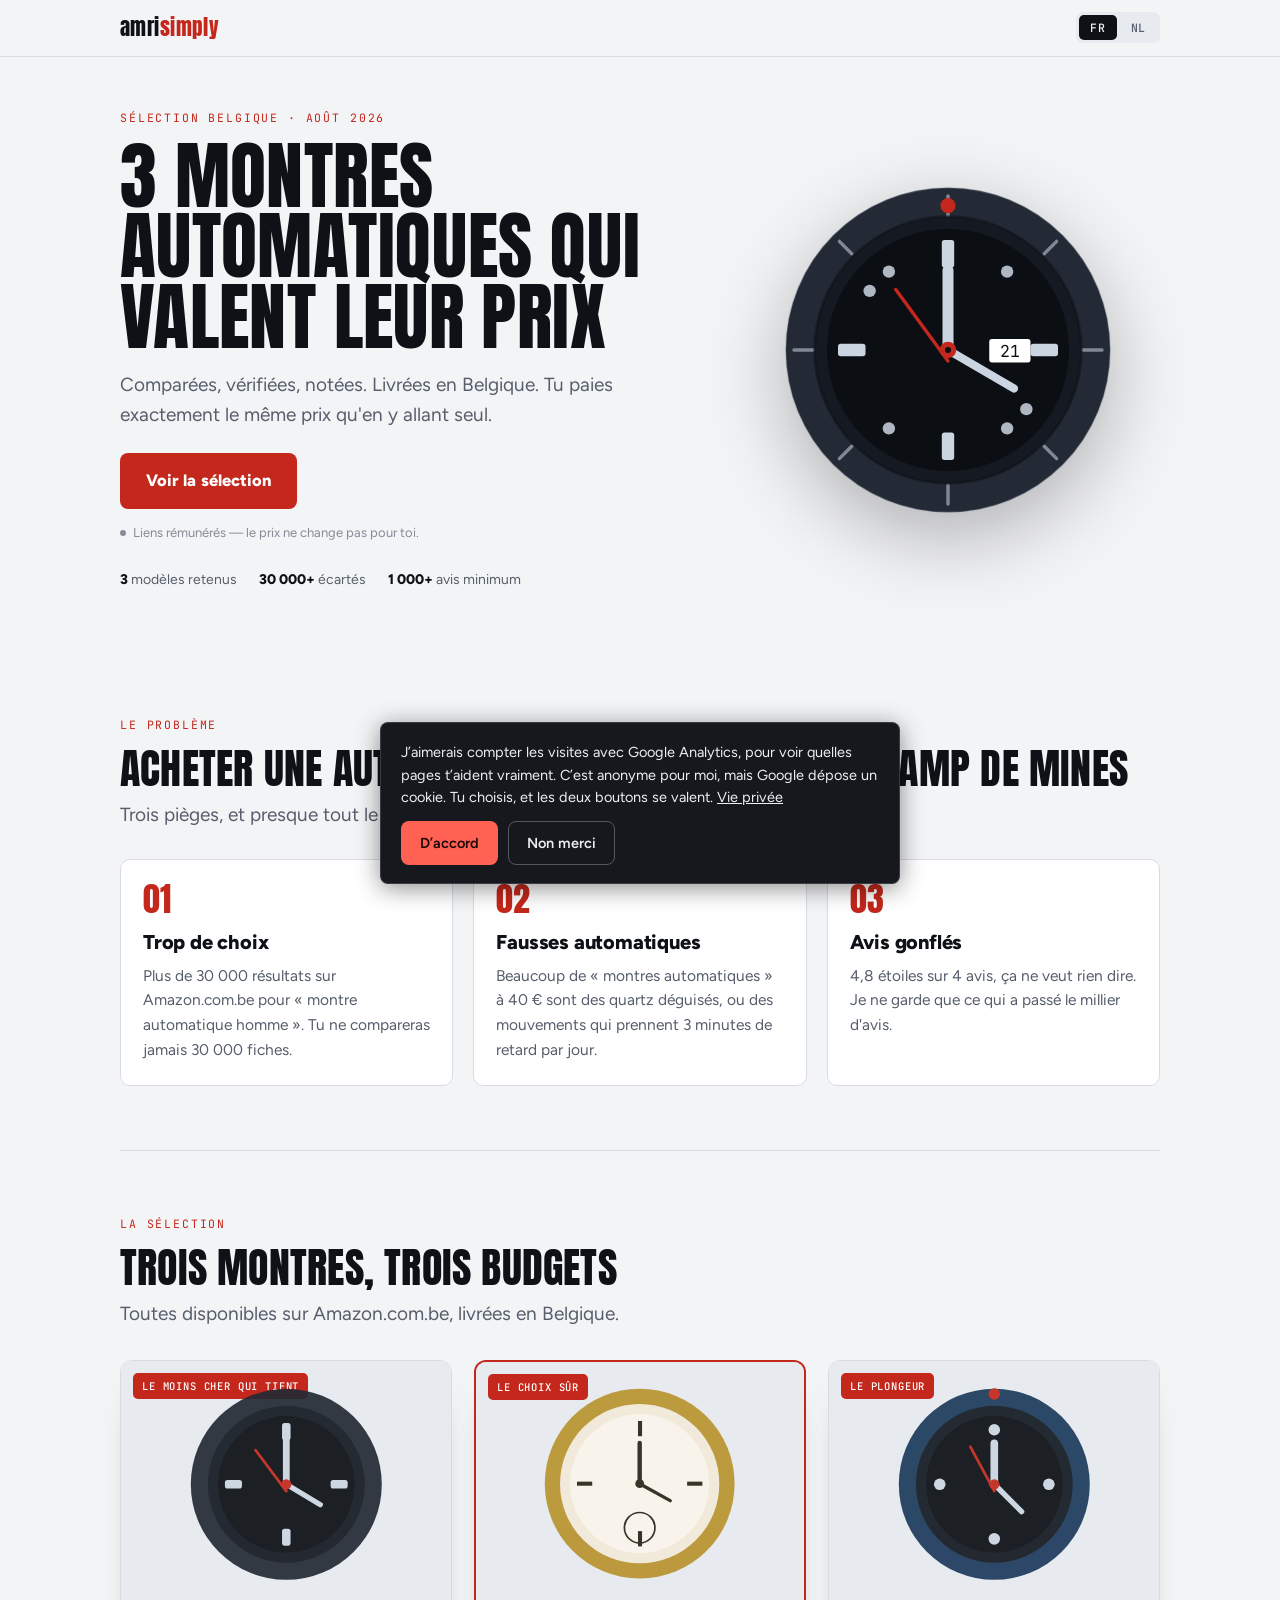
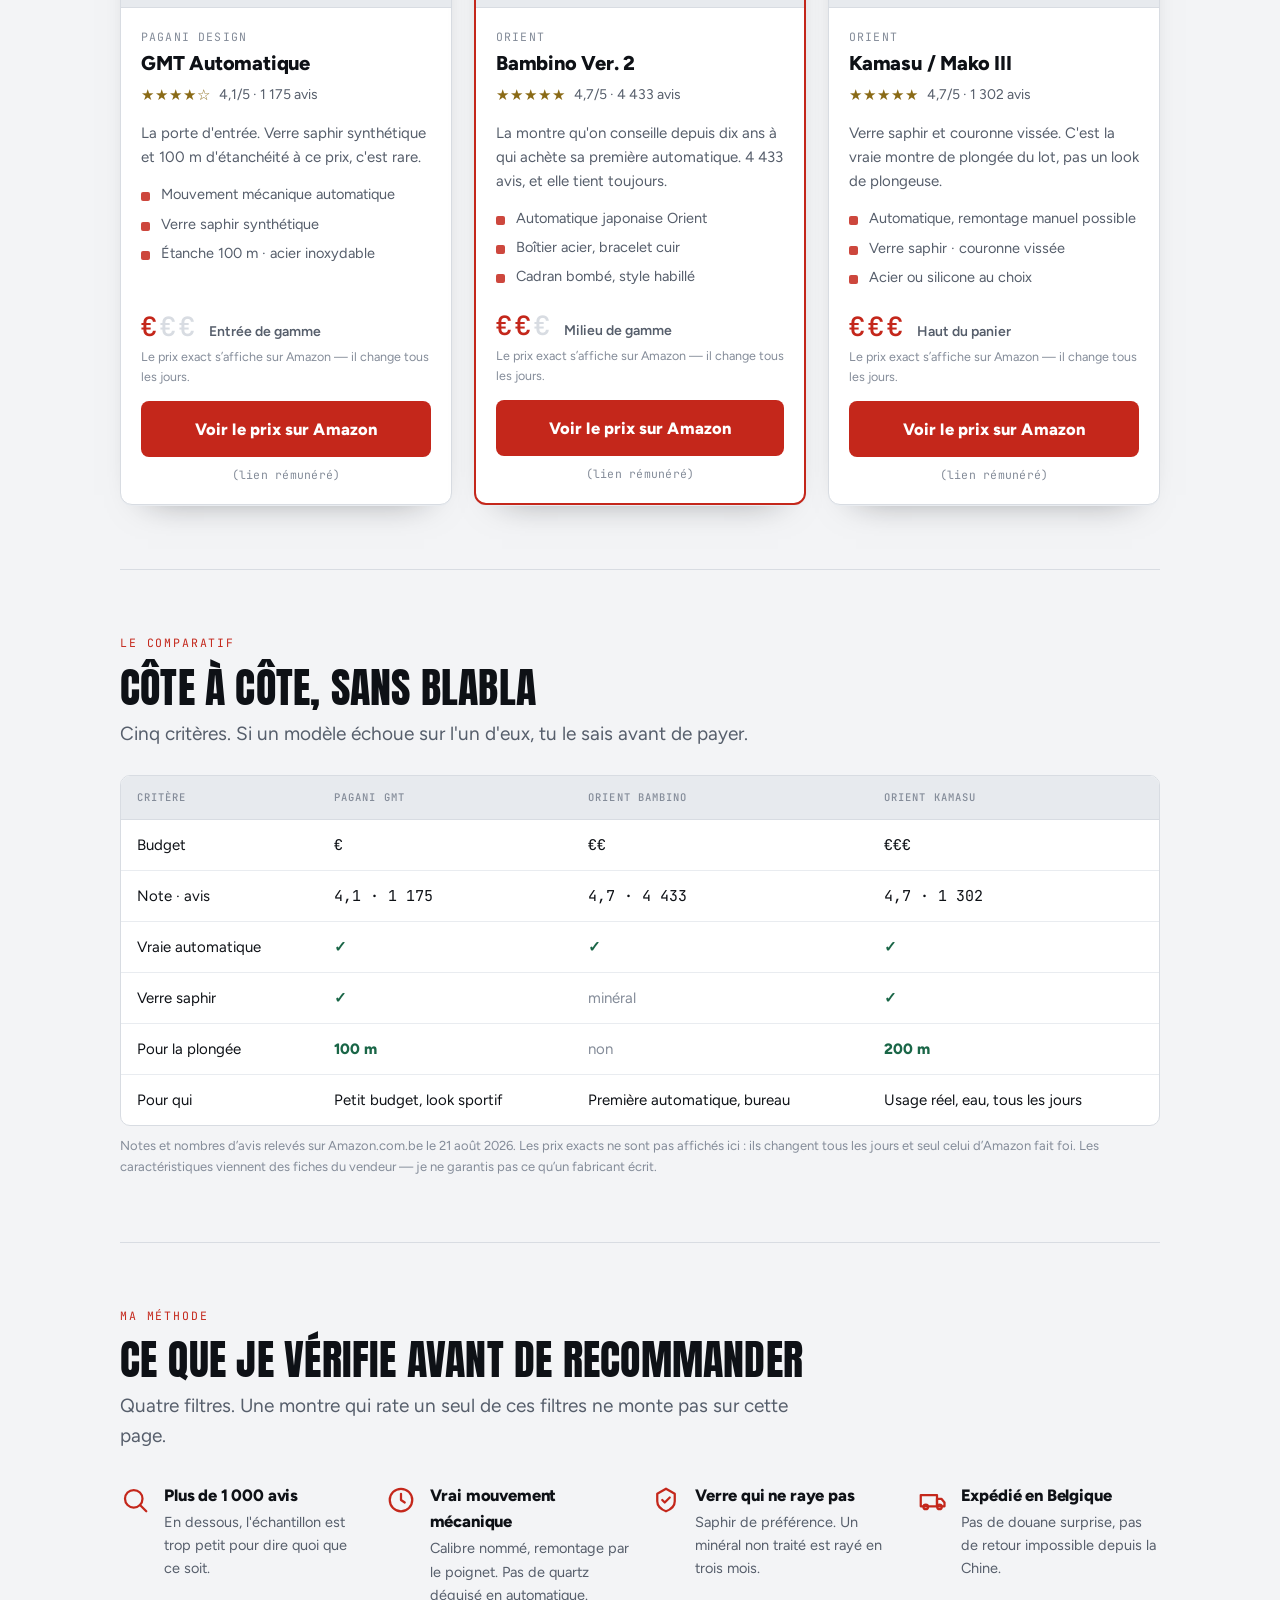
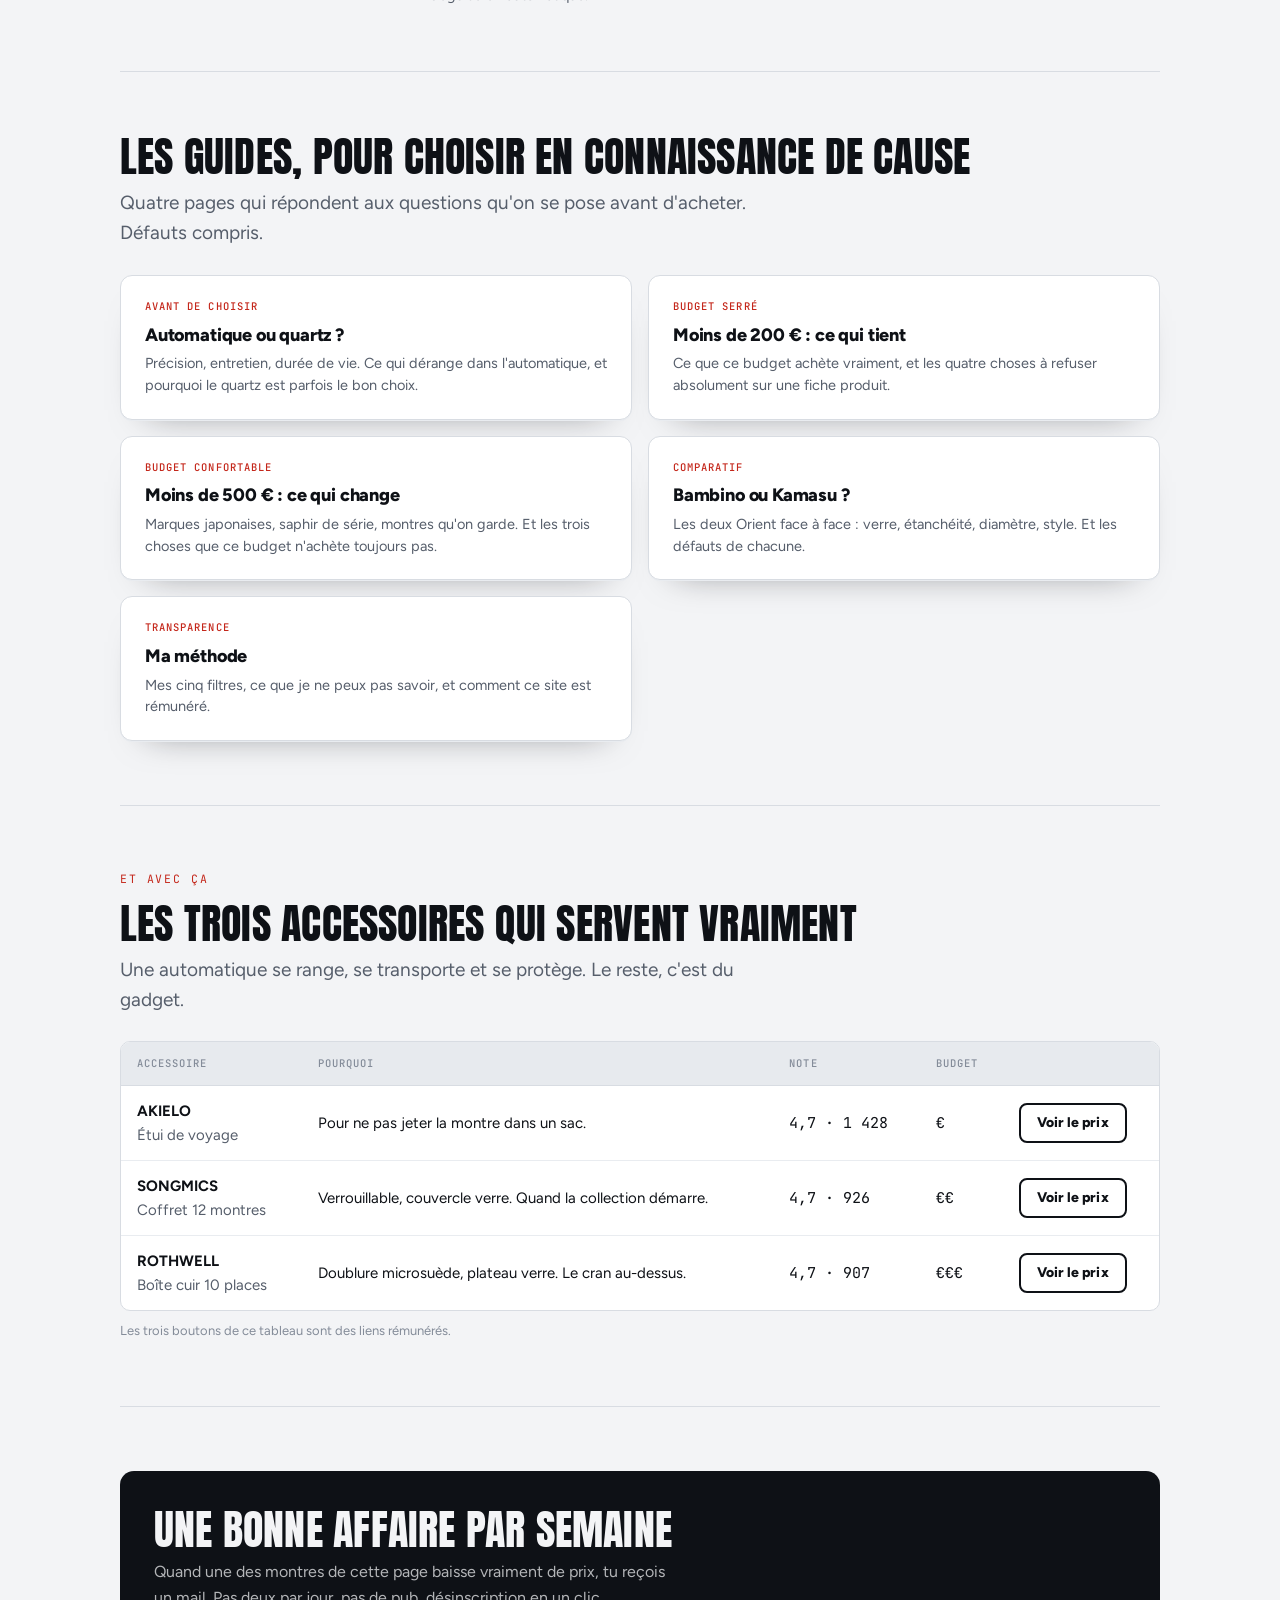
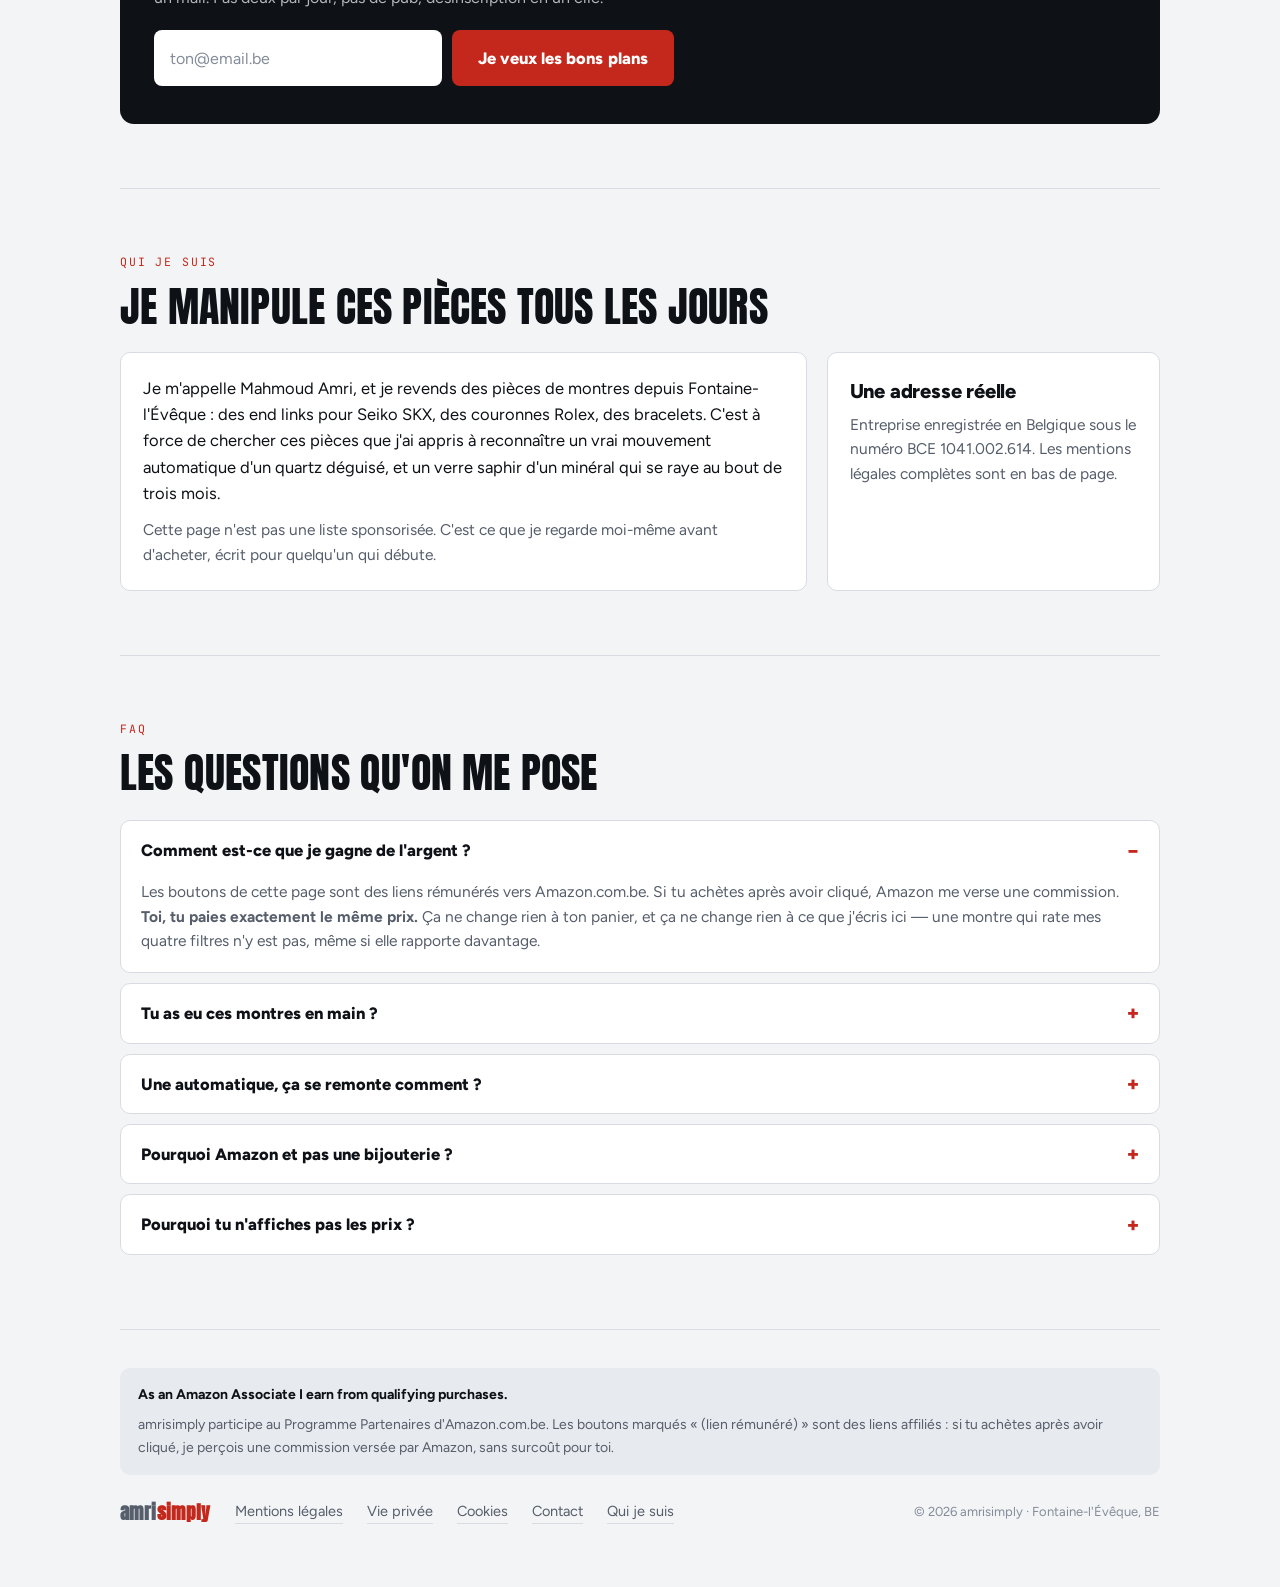
==== commit 39a46675: "Mesure d'audience GA4 (G-XVBZP28RD7) avec consentement prealable Mode strict, celui que l'APD belge " ====
--- a/index.html
+++ b/index.html
@@ -7,6 +7,10 @@
 <meta name="description" content="Trois montres automatiques pour homme comparées et vérifiées, livrées en Belgique. Ce que je regarde avant d'acheter : mouvement, verre, avis. Liens vers Amazon.com.be.">
 <meta name="author" content="Mahmoud Amri">
 <link rel="canonical" href="https://amrisimply.com/">
+
+<link rel="alternate" hreflang="fr-BE" href="https://amrisimply.com/">
+<link rel="alternate" hreflang="nl-BE" href="https://amrisimply.com/">
+<link rel="alternate" hreflang="x-default" href="https://amrisimply.com/">
 <meta name="theme-color" content="#0E1116">
 <link rel="icon" href="data:image/svg+xml,%3Csvg xmlns='http://www.w3.org/2000/svg' viewBox='0 0 64 64'%3E%3Ccircle cx='32' cy='32' r='31' fill='%23232A35'/%3E%3Ccircle cx='32' cy='32' r='23' fill='%230B0E13'/%3E%3Crect x='30' y='11' width='4' height='8' rx='1' fill='%23CBD5E1'/%3E%3Crect x='45' y='30' width='8' height='4' rx='1' fill='%23CBD5E1'/%3E%3Crect x='30' y='45' width='4' height='8' rx='1' fill='%23CBD5E1'/%3E%3Crect x='11' y='30' width='8' height='4' rx='1' fill='%23CBD5E1'/%3E%3Cpath d='M32 32V19' stroke='%23CBD5E1' stroke-width='4' stroke-linecap='round'/%3E%3Cpath d='M32 32l9 6' stroke='%23CBD5E1' stroke-width='3' stroke-linecap='round'/%3E%3Ccircle cx='32' cy='32' r='3' fill='%23C4271B'/%3E%3C/svg%3E">
 <link rel="apple-touch-icon" href="data:image/svg+xml,%3Csvg xmlns='http://www.w3.org/2000/svg' viewBox='0 0 64 64'%3E%3Ccircle cx='32' cy='32' r='31' fill='%23232A35'/%3E%3Ccircle cx='32' cy='32' r='23' fill='%230B0E13'/%3E%3Crect x='30' y='11' width='4' height='8' rx='1' fill='%23CBD5E1'/%3E%3Crect x='45' y='30' width='8' height='4' rx='1' fill='%23CBD5E1'/%3E%3Crect x='30' y='45' width='4' height='8' rx='1' fill='%23CBD5E1'/%3E%3Crect x='11' y='30' width='8' height='4' rx='1' fill='%23CBD5E1'/%3E%3Cpath d='M32 32V19' stroke='%23CBD5E1' stroke-width='4' stroke-linecap='round'/%3E%3Cpath d='M32 32l9 6' stroke='%23CBD5E1' stroke-width='3' stroke-linecap='round'/%3E%3Ccircle cx='32' cy='32' r='3' fill='%23C4271B'/%3E%3C/svg%3E">
@@ -21,6 +25,40 @@
 <meta name="twitter:card" content="summary_large_image">
 
 <meta name="robots" content="index, follow, max-image-preview:large">
+
+<script type="application/ld+json">
+{
+  "@context":"https://schema.org",
+  "@graph":[
+    {
+      "@type":"Organization",
+      "@id":"https://amrisimply.com/#organisation",
+      "name":"amrisimply",
+      "url":"https://amrisimply.com/",
+      "founder":{"@type":"Person","name":"Mahmoud Amri"},
+      "areaServed":{"@type":"Country","name":"Belgique"},
+      "description":"Comparatifs de montres automatiques abordables, ecrits pour le marche belge."
+    },
+    {
+      "@type":"WebSite",
+      "@id":"https://amrisimply.com/#site",
+      "name":"amrisimply",
+      "url":"https://amrisimply.com/",
+      "inLanguage":["fr-BE","nl-BE"],
+      "publisher":{"@id":"https://amrisimply.com/#organisation"}
+    },
+    {
+      "@type":"CollectionPage",
+      "@id":"https://amrisimply.com/#accueil",
+      "url":"https://amrisimply.com/",
+      "name":"3 montres automatiques qui valent leur prix",
+      "isPartOf":{"@id":"https://amrisimply.com/#site"},
+      "about":{"@id":"https://amrisimply.com/#organisation"},
+      "inLanguage":"fr-BE"
+    }
+  ]
+}
+</script>
 
 <link rel="preconnect" href="https://fonts.googleapis.com">
 <link rel="preconnect" href="https://fonts.gstatic.com" crossorigin>
@@ -680,6 +718,7 @@
     <strong style="font-family:Anton,sans-serif;font-size:19px;text-transform:lowercase;letter-spacing:.02em">amri<span style="color:var(--red)">simply</span></strong>
     <a href="#" data-modal="legal"><span class="lg-fr">Mentions légales</span><span class="lg-nl">Juridische info</span></a>
     <a href="#" data-modal="privacy"><span class="lg-fr">Vie privée</span><span class="lg-nl">Privacy</span></a>
+    <a href="#" data-cookies><span class="lg-fr">Cookies</span><span class="lg-nl">Cookies</span></a>
     <a href="#" data-modal="contact">Contact</a>
     <a href="#apropos"><span class="lg-fr">Qui je suis</span><span class="lg-nl">Wie ik ben</span></a>
     <span style="margin-left:auto;color:var(--ink-3);font-size:13px">© 2026 amrisimply · Fontaine-l'Évêque, BE</span>
@@ -724,7 +763,7 @@
   <div class="modal" data-panel="privacy" hidden>
     <button class="mclose" type="button" aria-label="Fermer">&times;</button>
     <h3><span class="lg-fr">Vie privée</span><span class="lg-nl">Privacy</span></h3>
-    <p><span class="lg-fr">Version du 21 août 2026. Ce site collecte le strict minimum : une adresse e-mail, et uniquement si tu la donnes toi-même.</span><span class="lg-nl">Versie van 21 augustus 2026. Deze site verzamelt het strikte minimum: één e-mailadres, en enkel als je het zelf geeft.</span></p>
+    <p><span class="lg-fr">Version du 25 août 2026. Ce site collecte le strict minimum : une adresse e-mail si tu la donnes toi-même, et des statistiques de visite uniquement si tu les acceptes.</span><span class="lg-nl">Versie van 25 augustus 2026. Deze site verzamelt het strikte minimum: één e-mailadres als je het zelf geeft, en bezoekstatistieken enkel als je die aanvaardt.</span></p>
     <dl>
       <dt><span class="lg-fr">Responsable du traitement</span><span class="lg-nl">Verwerkingsverantwoordelijke</span></dt>
       <dd>Amri, Mahmoud — Rue des Gaulx 69, 6140 Fontaine-l'Évêque — <a href="mailto:amrisimplybusiness@hotmail.com">amrisimplybusiness@hotmail.com</a></dd>
@@ -740,7 +779,7 @@
       <dd><span class="lg-fr">[à compléter avec le nom de l'outil d'e-mailing utilisé]. Aucune donnée n'est vendue ni échangée.</span><span class="lg-nl">[aan te vullen met de naam van de gebruikte e-mailtool]. Geen enkel gegeven wordt verkocht of geruild.</span></dd>
     </dl>
     <h4><span class="lg-fr">Cookies</span><span class="lg-nl">Cookies</span></h4>
-    <p><span class="lg-fr">Ce site ne dépose aucun cookie publicitaire ni aucun traceur. Il retient seulement, dans ton navigateur, si tu préfères le français ou le néerlandais. Cette information ne quitte jamais ton appareil. En revanche, quand tu cliques vers Amazon, c'est Amazon qui dépose ses propres cookies, selon sa propre politique.</span><span class="lg-nl">Deze site plaatst geen reclamecookies en geen trackers. Ze onthoudt enkel, in je browser, of je Frans of Nederlands verkiest. Die informatie verlaat nooit je toestel. Klik je door naar Amazon, dan plaatst Amazon wél zijn eigen cookies, volgens zijn eigen beleid.</span></p>
+    <p><span class="lg-fr">Ce site ne dépose aucun cookie publicitaire. Il retient dans ton navigateur ta langue préférée et ton choix sur les cookies — ces deux informations ne quittent jamais ton appareil. Si tu acceptes la mesure d'audience, Google Analytics 4 dépose un cookie (durée maximale : 13 mois) et Google Ireland Ltd traite ces données pour mon compte ; elles peuvent être transférées aux États-Unis dans le cadre du Data Privacy Framework UE–USA. Si tu refuses, rien ne se charge — et le site fonctionne exactement pareil. Tu peux changer d'avis à tout moment via le lien « Cookies » en bas de page. Enfin, quand tu cliques vers Amazon, c'est Amazon qui dépose ses propres cookies, selon sa propre politique.</span><span class="lg-nl">Deze site plaatst geen reclamecookies. Ze onthoudt in je browser je taalkeuze en je cookiekeuze — die twee gegevens verlaten nooit je toestel. Aanvaard je de bezoekersmeting, dan plaatst Google Analytics 4 een cookie (maximaal 13 maanden) en verwerkt Google Ireland Ltd die gegevens voor mijn rekening; ze kunnen naar de VS worden doorgegeven onder het EU–VS Data Privacy Framework. Weiger je, dan wordt niets geladen — en de site werkt precies hetzelfde. Je kan op elk moment van mening veranderen via de link « Cookies » onderaan. Klik je door naar Amazon, dan plaatst Amazon wél zijn eigen cookies, volgens zijn eigen beleid.</span></p>
     <h4><span class="lg-fr">Tes droits</span><span class="lg-nl">Je rechten</span></h4>
     <p><span class="lg-fr">Tu peux demander l'accès à tes données, leur correction, leur effacement, la limitation de leur traitement, leur portabilité, et t'opposer à leur usage. Un seul e-mail suffit :</span><span class="lg-nl">Je kan inzage vragen in je gegevens, verbetering, wissing, beperking van de verwerking, overdraagbaarheid, en je verzetten tegen het gebruik ervan. Eén e-mail volstaat:</span> <a href="mailto:amrisimplybusiness@hotmail.com">amrisimplybusiness@hotmail.com</a></p>
     <h4><span class="lg-fr">Réclamation</span><span class="lg-nl">Klacht</span></h4>
@@ -805,8 +844,10 @@
   ovl.addEventListener('click', function(e){ if(e.target === ovl) close(); });
   ovl.querySelectorAll('.mclose').forEach(function(b){ b.addEventListener('click', close); });
   document.addEventListener('keydown', function(e){ if(e.key === 'Escape') close(); });
+  if(location.hash === '#vie-privee'){ open('privacy'); }
 })();
 
 </script>
+<script defer src="/assets/consent.js"></script>
 </body>
 </html>
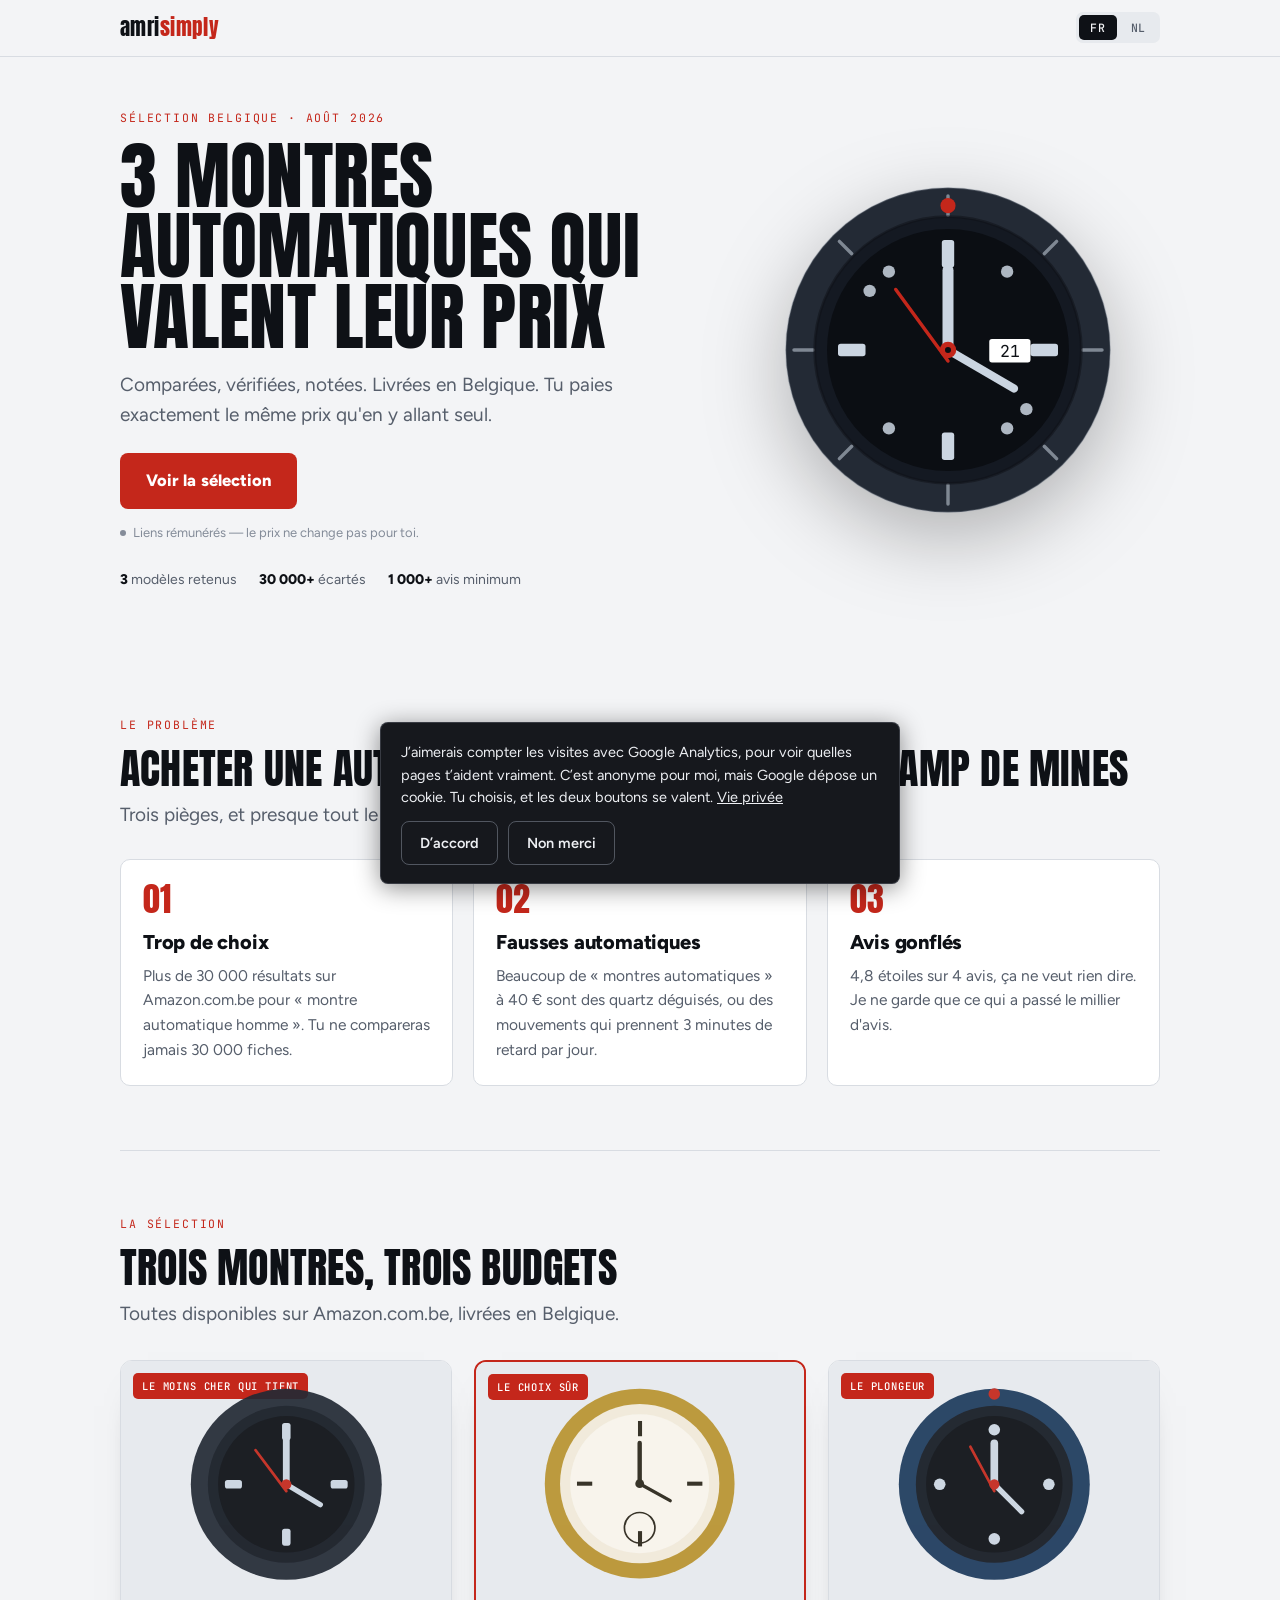
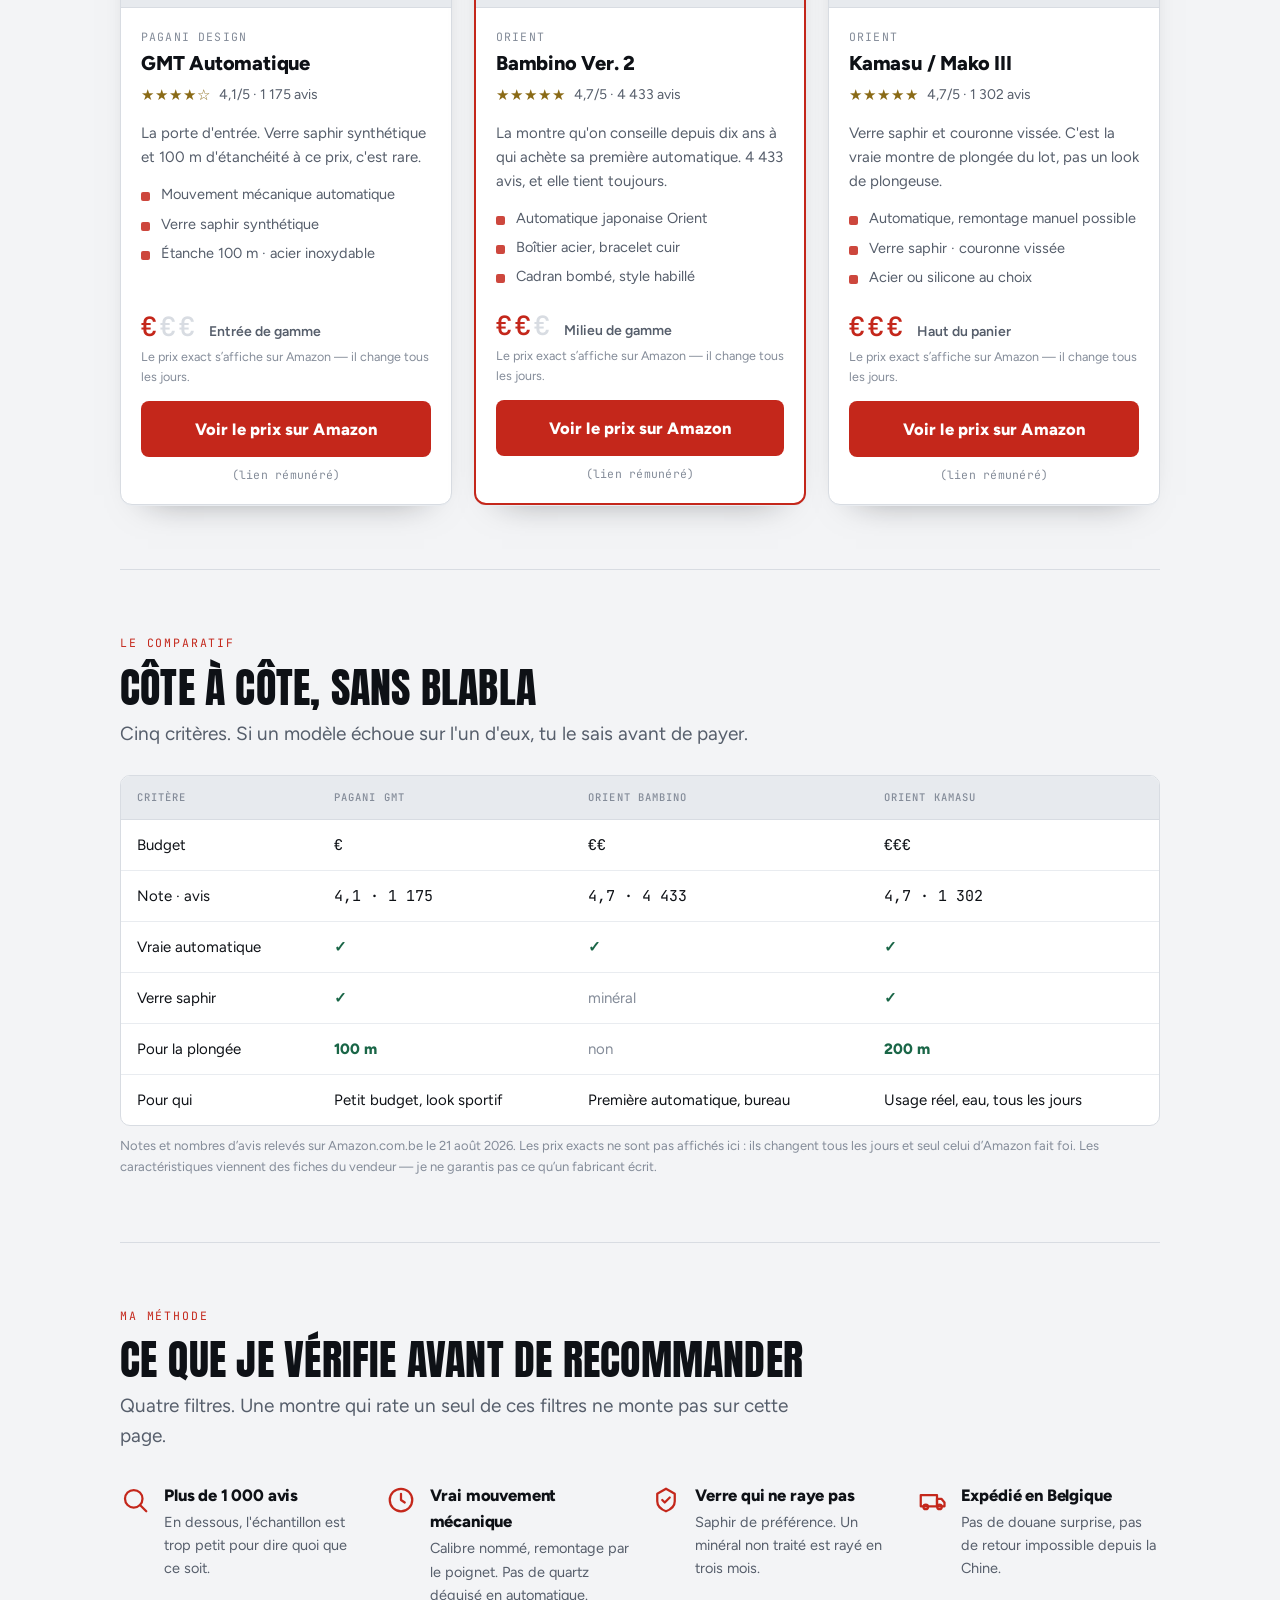
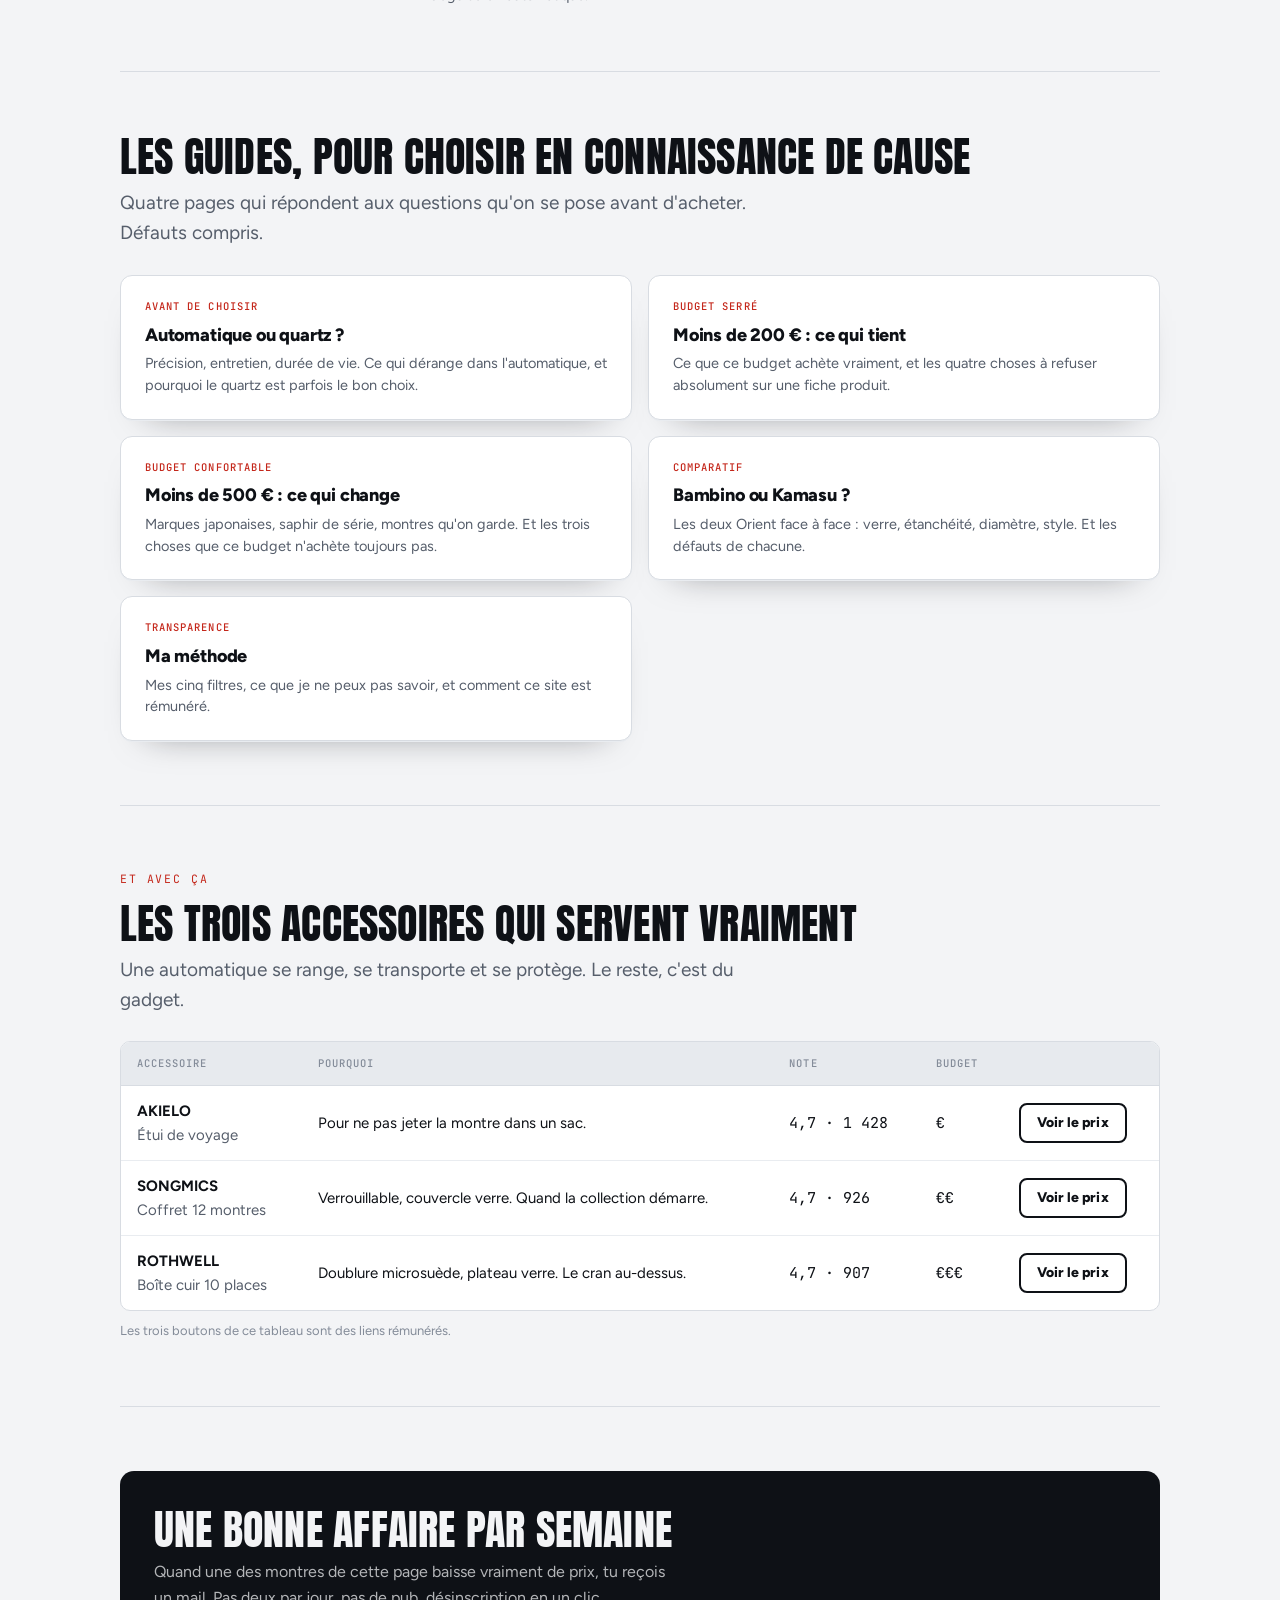
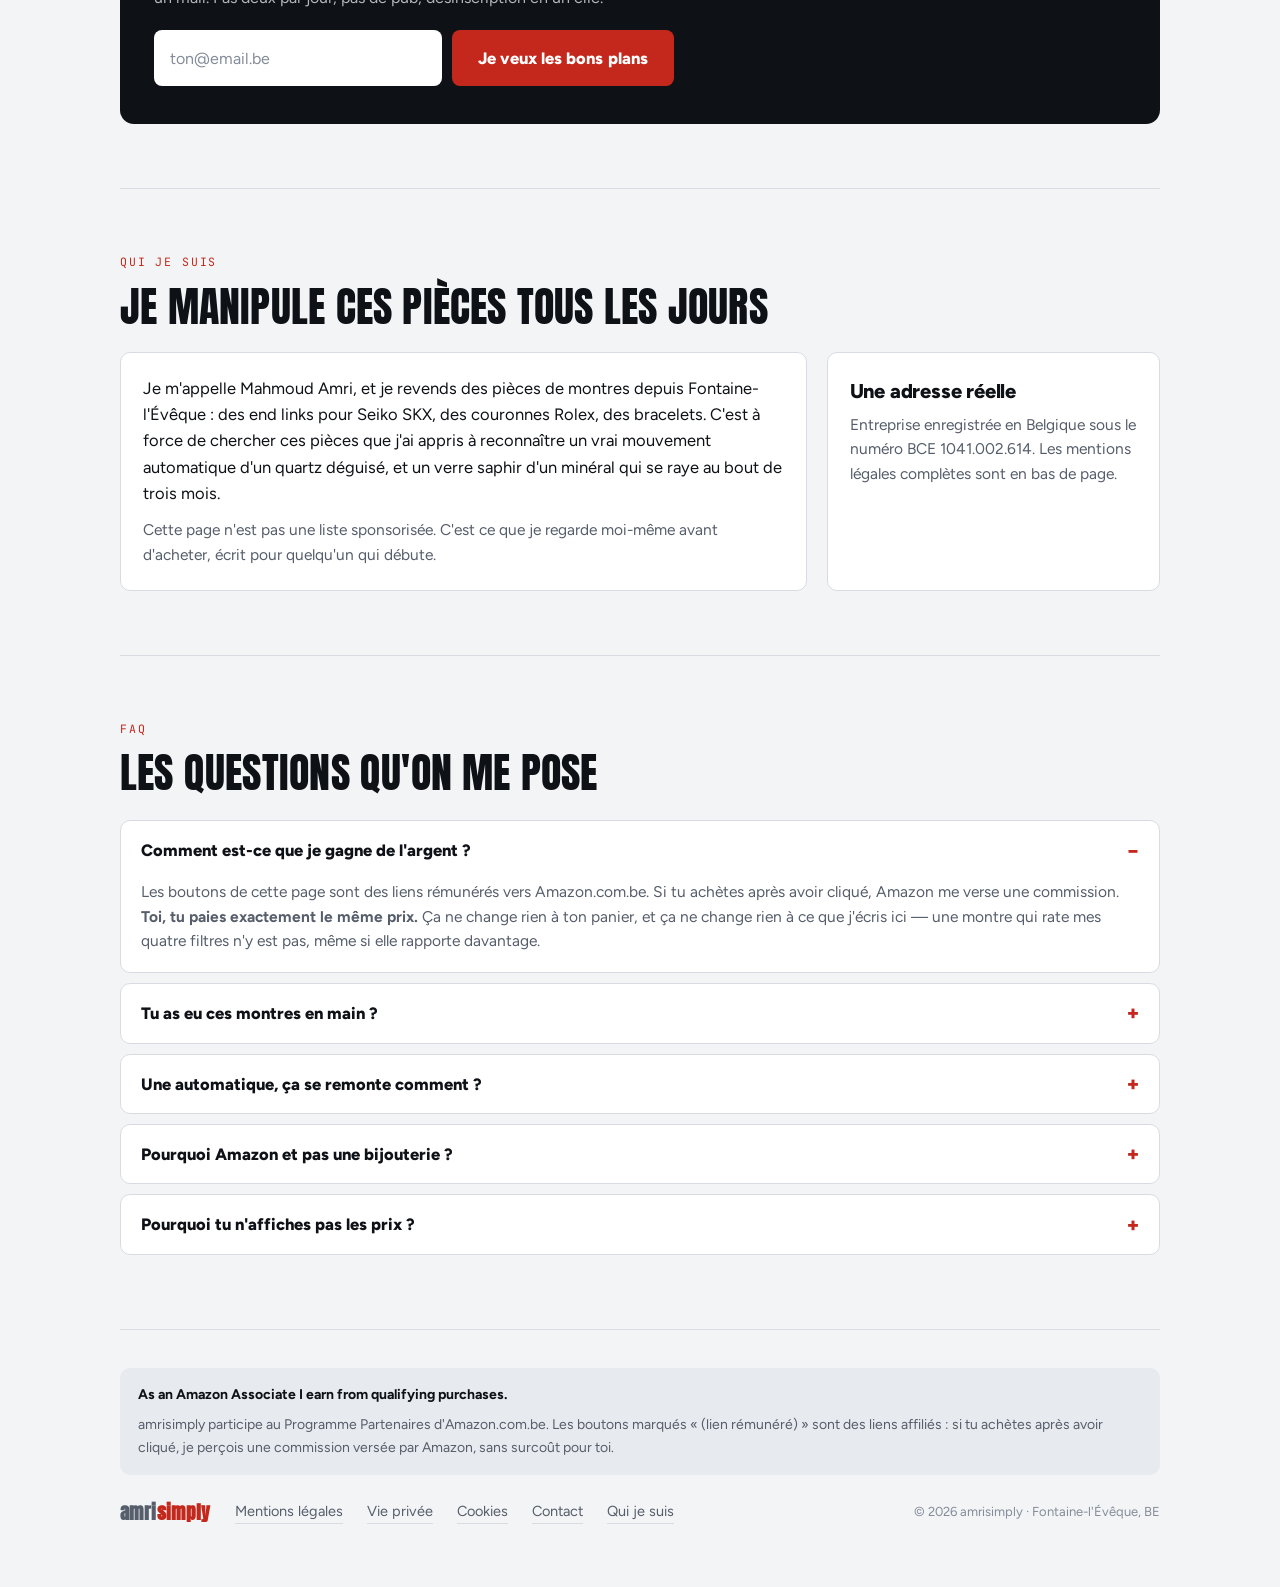
==== commit 71b485a4: "Correction des 5 reserves du test live + ?lang= + formulaire reel Toutes verifiees en production par" ====
--- a/index.html
+++ b/index.html
@@ -651,11 +651,14 @@
   <div class="band">
     <h2><span class="lg-fr">Une bonne affaire par semaine</span><span class="lg-nl">Eén goede deal per week</span></h2>
     <p><span class="lg-fr">Quand une des montres de cette page baisse vraiment de prix, tu reçois un mail. Pas deux par jour, pas de pub, désinscription en un clic.</span><span class="lg-nl">Zakt een van de horloges op deze pagina écht in prijs, dan krijg je een mail. Niet twee per dag, geen reclame, uitschrijven met één klik.</span></p>
-    <form class="form" onsubmit="return false">
+    <form class="form" name="alerte-prix" method="POST" data-netlify="true" netlify-honeypot="bot-field">
+      <input type="hidden" name="form-name" value="alerte-prix">
+      <p hidden aria-hidden="true"><label>Ne pas remplir : <input name="bot-field" tabindex="-1" autocomplete="off"></label></p>
       <label for="mail-fr" style="position:absolute;left:-9999px;width:1px;height:1px;overflow:hidden"><span class="lg-fr">Adresse e-mail</span><span class="lg-nl">E-mailadres</span></label>
-      <input id="mail-fr" type="email" placeholder="ton@email.be" autocomplete="email">
+      <input id="mail-fr" name="email" type="email" required placeholder="ton@email.be" autocomplete="email">
       <button class="btn" type="submit"><span class="lg-fr">Je veux les bons plans</span><span class="lg-nl">Stuur mij de deals</span></button>
     </form>
+    <p class="form-retour" hidden></p>
   </div>
 </section>
 
@@ -776,7 +779,7 @@
       <dt><span class="lg-fr">Durée de conservation</span><span class="lg-nl">Bewaartermijn</span></dt>
       <dd><span class="lg-fr">Jusqu'à ta désinscription, puis suppression sous 30 jours.</span><span class="lg-nl">Tot je uitschrijving, daarna verwijdering binnen 30 dagen.</span></dd>
       <dt><span class="lg-fr">Destinataires</span><span class="lg-nl">Ontvangers</span></dt>
-      <dd><span class="lg-fr">[à compléter avec le nom de l'outil d'e-mailing utilisé]. Aucune donnée n'est vendue ni échangée.</span><span class="lg-nl">[aan te vullen met de naam van de gebruikte e-mailtool]. Geen enkel gegeven wordt verkocht of geruild.</span></dd>
+      <dd><span class="lg-fr">Netlify, l’hébergeur du site, stocke l’adresse (formulaire sécurisé, consultable par moi seul). Aucune donnée n’est vendue ni échangée.</span><span class="lg-nl">Netlify, de host van deze site, bewaart het adres (beveiligd formulier, enkel door mij raadpleegbaar). Geen enkel gegeven wordt verkocht of geruild.</span></dd>
     </dl>
     <h4><span class="lg-fr">Cookies</span><span class="lg-nl">Cookies</span></h4>
     <p><span class="lg-fr">Ce site ne dépose aucun cookie publicitaire. Il retient dans ton navigateur ta langue préférée et ton choix sur les cookies — ces deux informations ne quittent jamais ton appareil. Si tu acceptes la mesure d'audience, Google Analytics 4 dépose un cookie (durée maximale : 13 mois) et Google Ireland Ltd traite ces données pour mon compte ; elles peuvent être transférées aux États-Unis dans le cadre du Data Privacy Framework UE–USA. Si tu refuses, rien ne se charge — et le site fonctionne exactement pareil. Tu peux changer d'avis à tout moment via le lien « Cookies » en bas de page. Enfin, quand tu cliques vers Amazon, c'est Amazon qui dépose ses propres cookies, selon sa propre politique.</span><span class="lg-nl">Deze site plaatst geen reclamecookies. Ze onthoudt in je browser je taalkeuze en je cookiekeuze — die twee gegevens verlaten nooit je toestel. Aanvaard je de bezoekersmeting, dan plaatst Google Analytics 4 een cookie (maximaal 13 maanden) en verwerkt Google Ireland Ltd die gegevens voor mijn rekening; ze kunnen naar de VS worden doorgegeven onder het EU–VS Data Privacy Framework. Weiger je, dan wordt niets geladen — en de site werkt precies hetzelfde. Je kan op elk moment van mening veranderen via de link « Cookies » onderaan. Klik je door naar Amazon, dan plaatst Amazon wél zijn eigen cookies, volgens zijn eigen beleid.</span></p>
@@ -817,9 +820,12 @@
     try{ localStorage.setItem('amrisimply-lang', lang); }catch(e){}
   }
   btns.forEach(function(b){ b.addEventListener('click', function(){ set(b.dataset.lang); }); });
+  var url = null;
+  try{ url = new URLSearchParams(location.search).get('lang'); }catch(e){}
   var saved = null;
   try{ saved = localStorage.getItem('amrisimply-lang'); }catch(e){}
-  if(saved === 'nl' || saved === 'fr'){ set(saved); }
+  if(url === 'nl' || url === 'fr'){ set(url); }
+  else if(saved === 'nl' || saved === 'fr'){ set(saved); }
   else if((navigator.language||'').toLowerCase().indexOf('nl') === 0){ set('nl'); }
 })();
 (function(){
@@ -837,6 +843,7 @@
     ovl.setAttribute('data-open','0');
     panels.forEach(function(pn){ pn.hidden = true; });
     document.body.style.overflow = '';
+    if(location.hash === '#vie-privee'){ history.replaceState(null, '', location.pathname + location.search); }
   }
   document.querySelectorAll('[data-modal]').forEach(function(a){
     a.addEventListener('click', function(e){ e.preventDefault(); open(a.dataset.modal); });
@@ -844,10 +851,36 @@
   ovl.addEventListener('click', function(e){ if(e.target === ovl) close(); });
   ovl.querySelectorAll('.mclose').forEach(function(b){ b.addEventListener('click', close); });
   document.addEventListener('keydown', function(e){ if(e.key === 'Escape') close(); });
-  if(location.hash === '#vie-privee'){ open('privacy'); }
+  function hashPrivee(){ if(location.hash === '#vie-privee'){ open('privacy'); } }
+  window.addEventListener('hashchange', hashPrivee);
+  hashPrivee();
 })();
+(function(){
+  var f = document.querySelector('form[name="alerte-prix"]');
+  if(!f) return;
+  var retour = document.querySelector('.form-retour');
+  function dire(fr, nl){
+    retour.innerHTML = '<span class="lg-fr">' + fr + '</span><span class="lg-nl">' + nl + '</span>';
+    retour.hidden = false;
+  }
+  f.addEventListener('submit', function(e){
+    e.preventDefault();
+    var corps = new URLSearchParams(new FormData(f)).toString();
+    fetch('/', { method: 'POST', headers: { 'Content-Type': 'application/x-www-form-urlencoded' }, body: corps })
+      .then(function(r){
+        if(!r.ok) throw new Error(r.status);
+        f.style.display = 'none';   /* .form est en display:flex : l'attribut hidden ne suffit pas */
+        dire("C'est noté. Tu recevras un mail quand un prix bouge vraiment. Désinscription en un clic, promis.",
+             "Genoteerd. Je krijgt een mail wanneer een prijs écht beweegt. Uitschrijven met één klik, beloofd.");
+      })
+      .catch(function(){
+        dire("Ça n'a pas marché. Réessaie, ou écris-moi : amrisimplybusiness@hotmail.com.",
+             "Het is niet gelukt. Probeer opnieuw, of schrijf me: amrisimplybusiness@hotmail.com.");
+      });
+  });
+})();
 
 </script>
-<script defer src="/assets/consent.js"></script>
+<script defer src="/assets/consent-v2.js"></script>
 </body>
 </html>
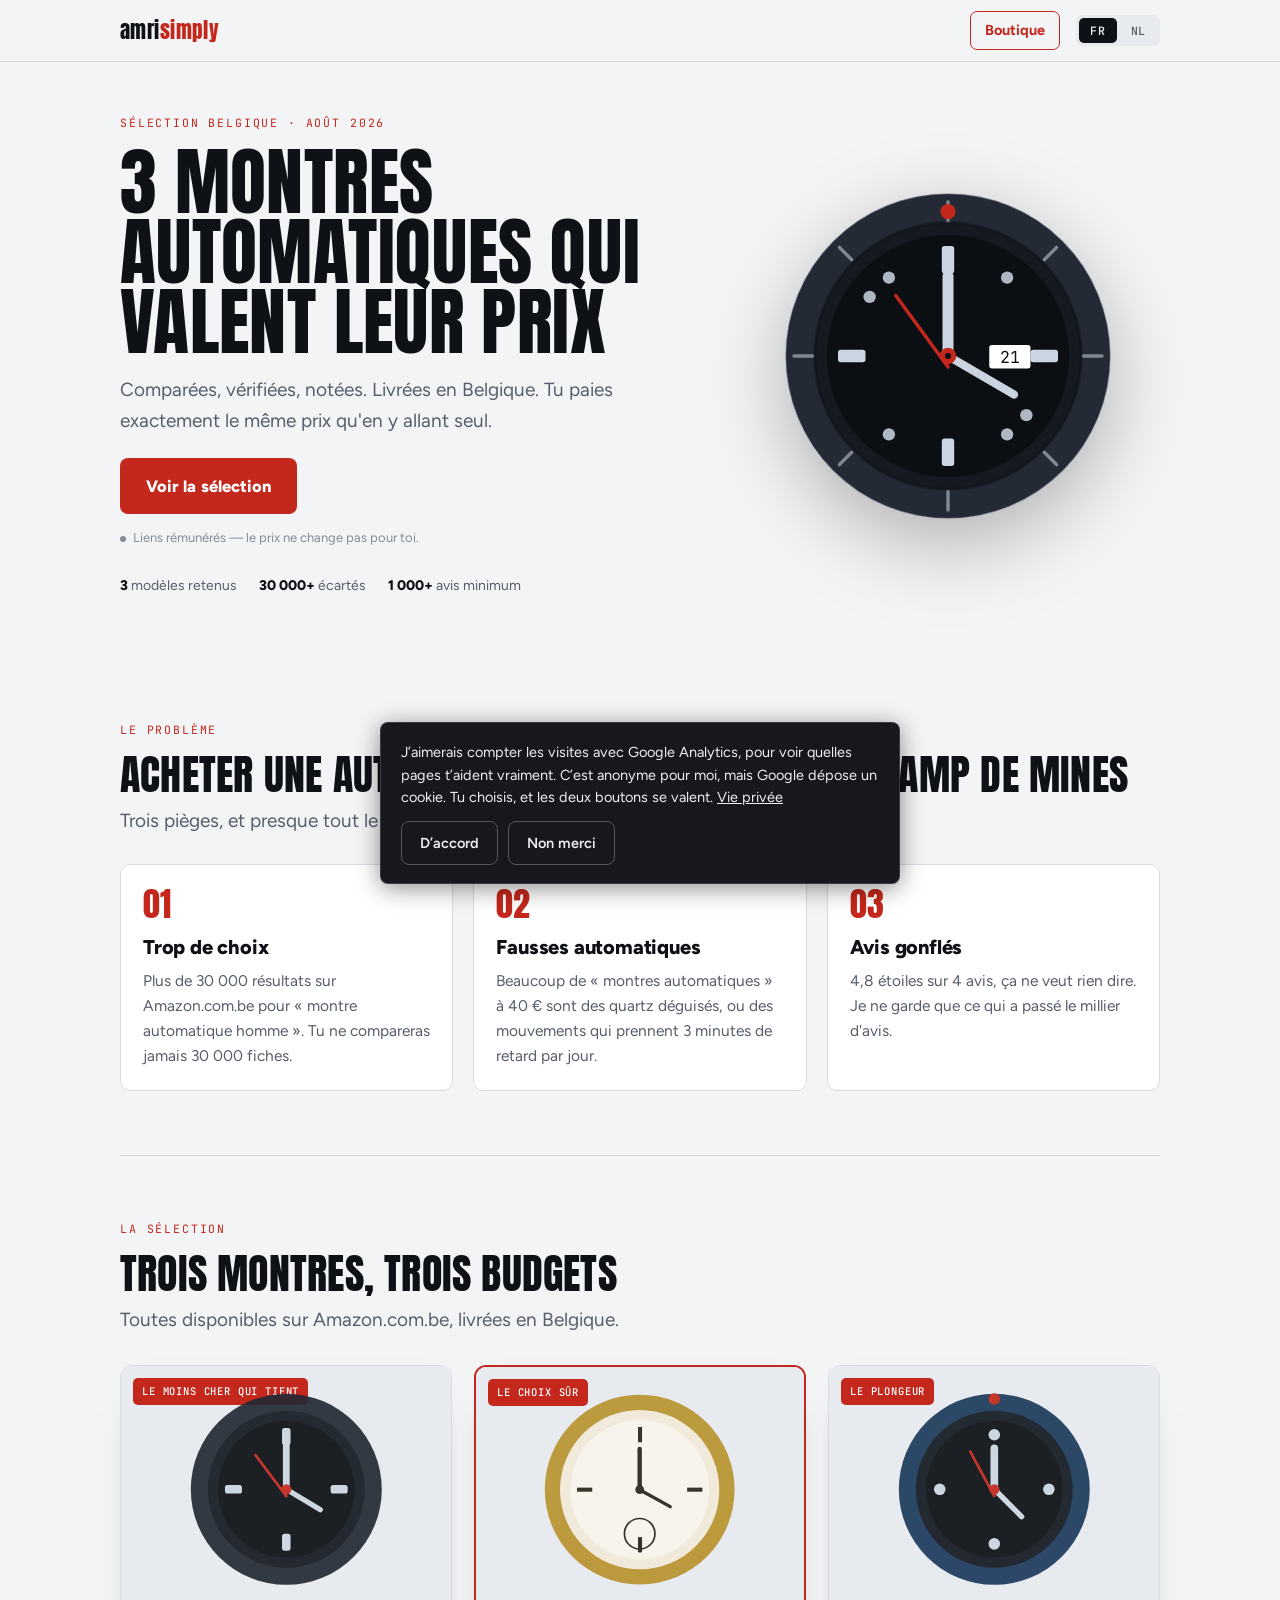
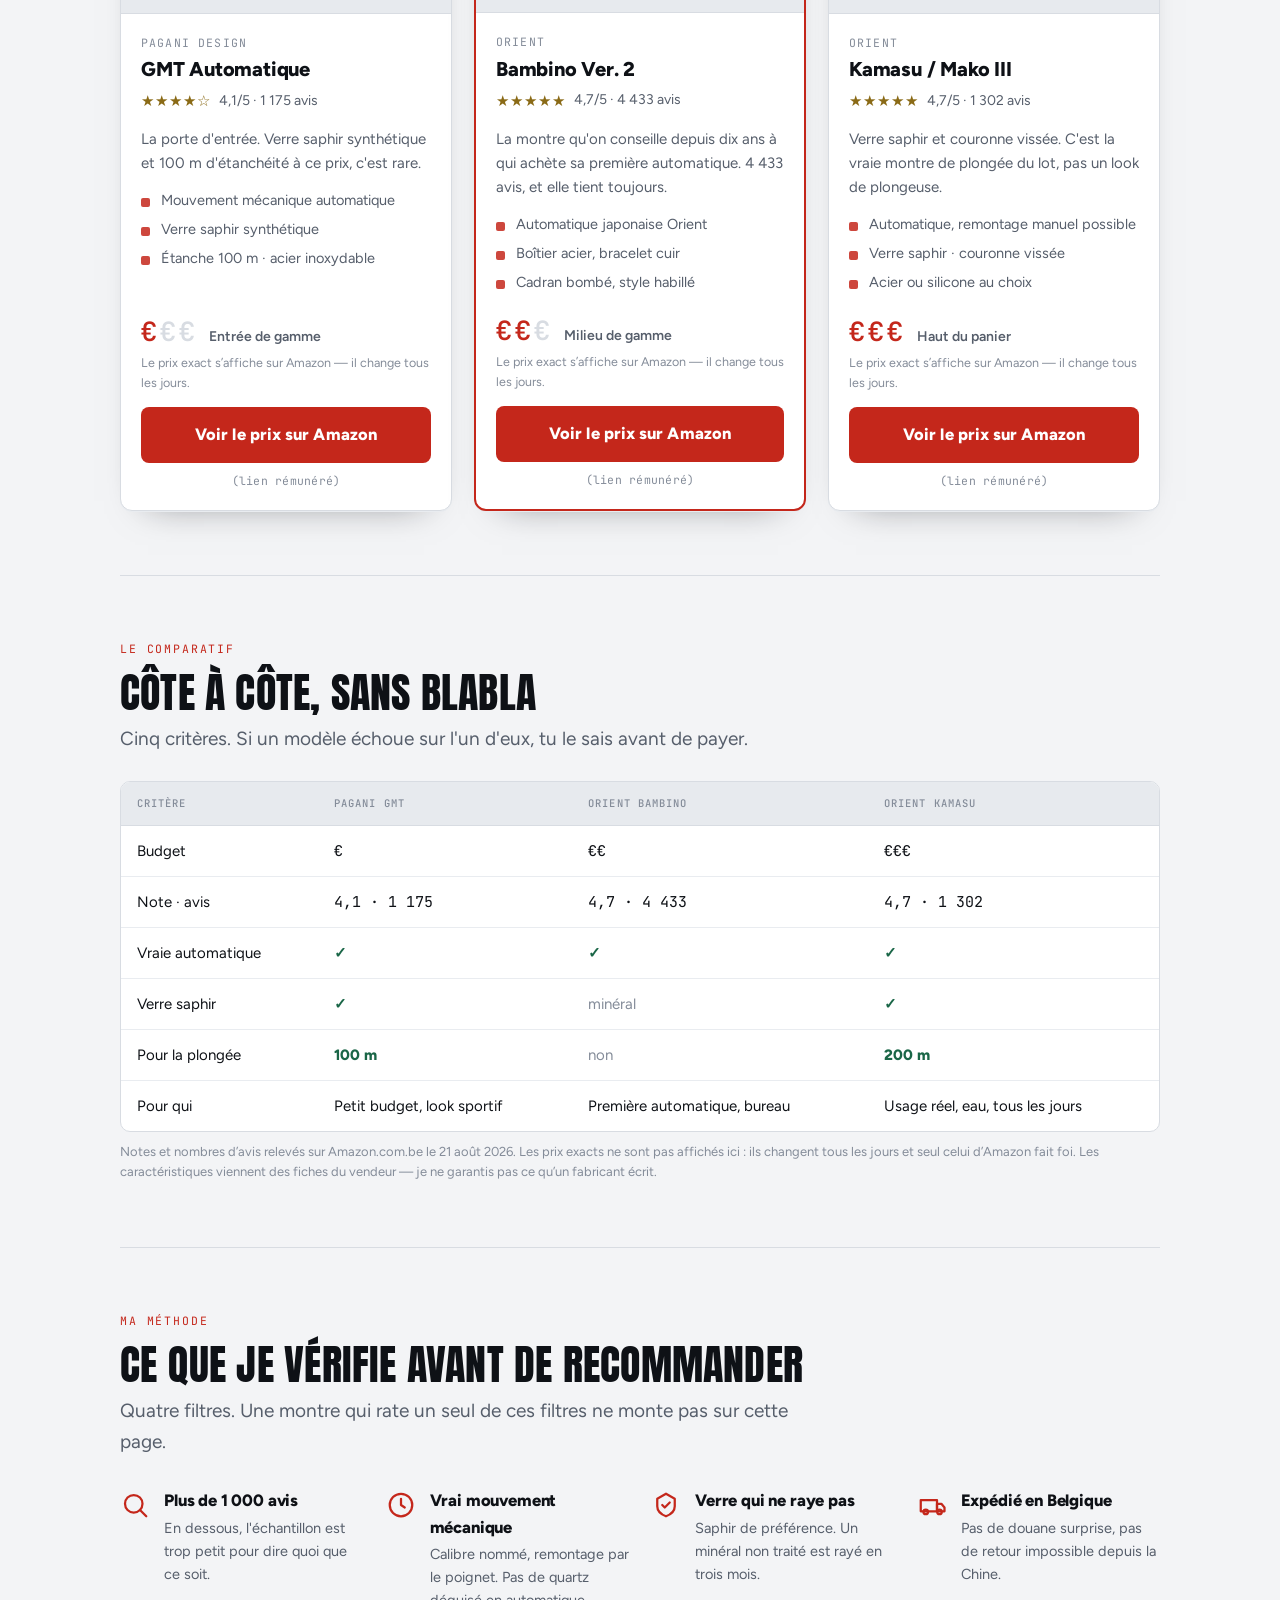
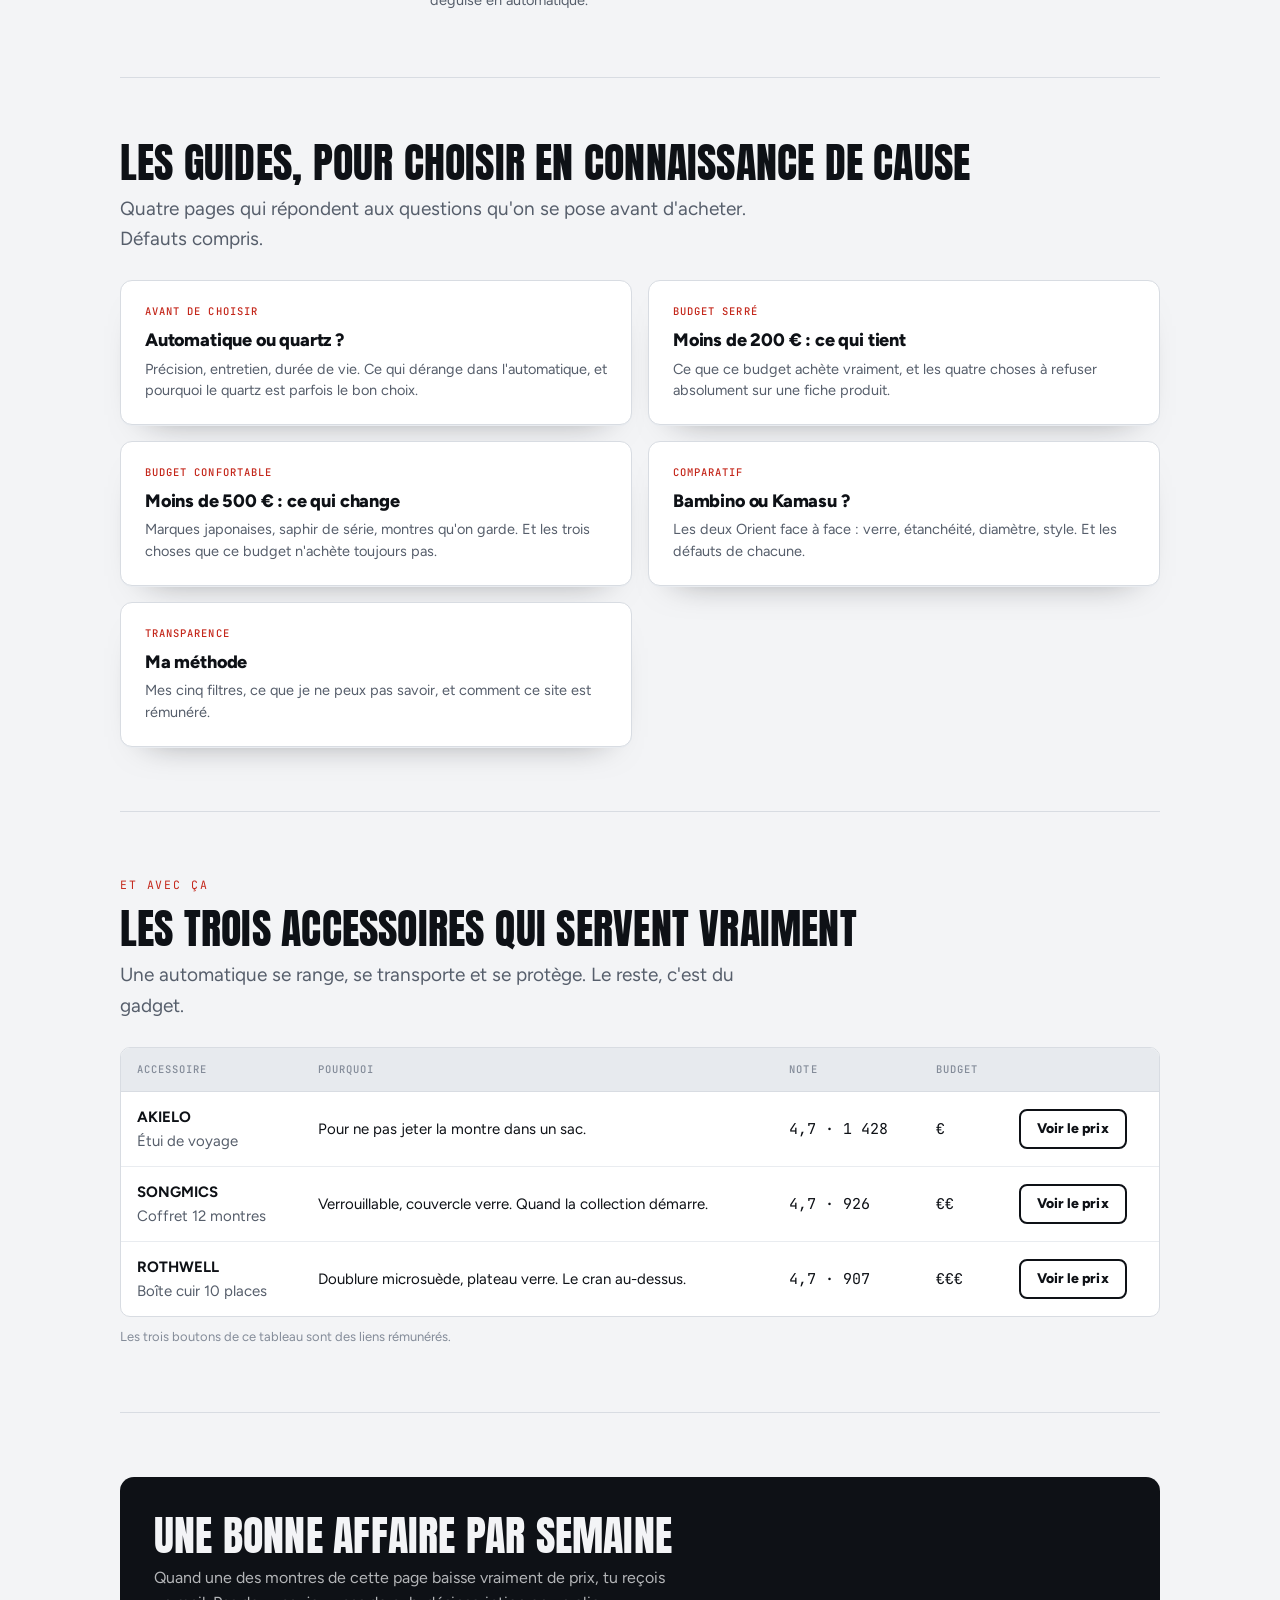
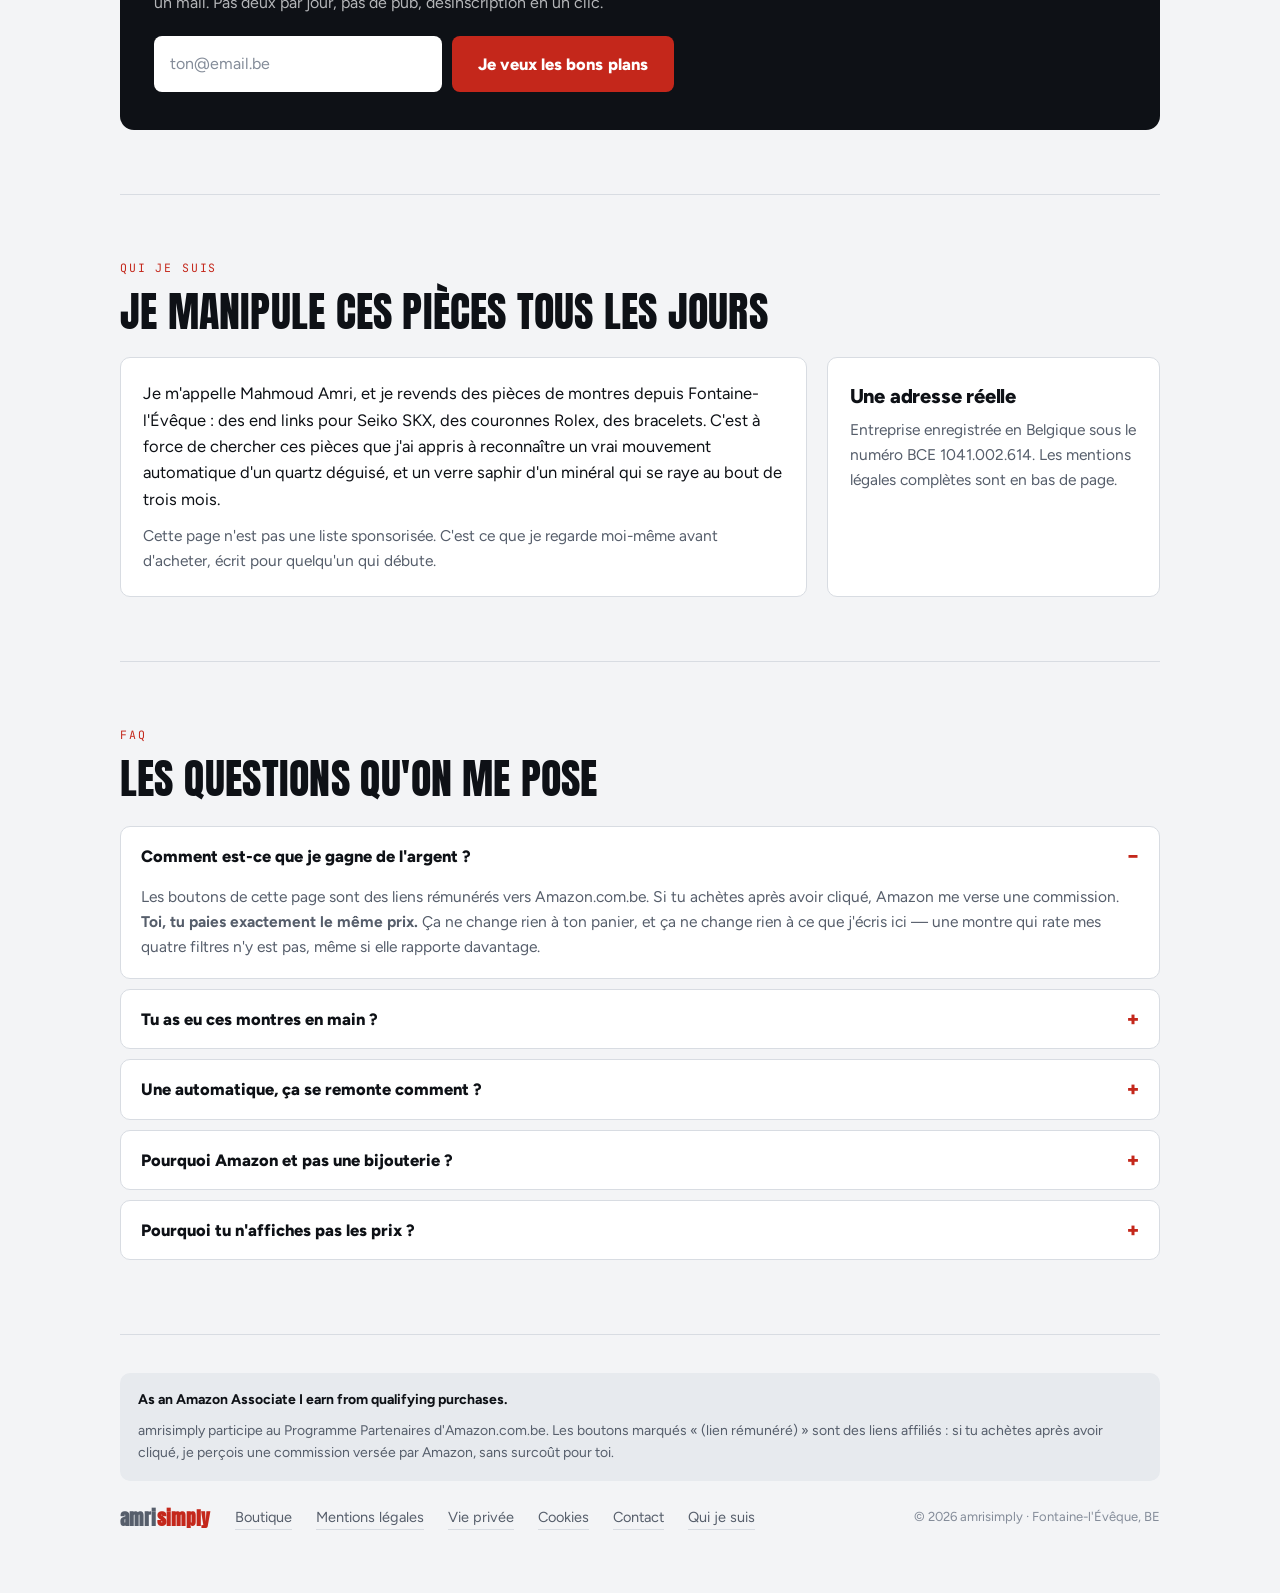
==== commit 1264686f: "Lien Boutique dans l en-tete et le pied de page La boutique Shopify etait en ligne mais atteignable " ====
--- a/index.html
+++ b/index.html
@@ -136,6 +136,13 @@
 }
 .langs button[aria-pressed="true"]{background:var(--ink);color:var(--paper)}
 .langs button:focus-visible,.btn:focus-visible,summary:focus-visible{outline:2px solid var(--red);outline-offset:3px}
+.shoplink{
+  font-family:Figtree,sans-serif;font-size:14.5px;font-weight:700;white-space:nowrap;
+  color:var(--red);text-decoration:none;border:1px solid var(--red);
+  border-radius:7px;padding:7px 14px;transition:background .15s,color .15s;
+}
+.shoplink:hover{background:var(--red);color:var(--on-red)}
+.shoplink:focus-visible{outline:2px solid var(--red);outline-offset:3px}
 
 /* buttons */
 .btn{
@@ -319,6 +326,7 @@
 <div class="topbar">
   <div class="in">
     <div class="brand">amri<span>simply</span></div>
+    <a class="shoplink" href="https://cn0zpp-by.myshopify.com"><span class="lg-fr">Boutique</span><span class="lg-nl">Winkel</span></a>
     <div class="langs" role="group" aria-label="Langue / Taal">
       <button type="button" data-lang="fr" aria-pressed="true">FR</button>
       <button type="button" data-lang="nl" aria-pressed="false">NL</button>
@@ -719,10 +727,11 @@
   </div>
   <div class="fnav">
     <strong style="font-family:Anton,sans-serif;font-size:19px;text-transform:lowercase;letter-spacing:.02em">amri<span style="color:var(--red)">simply</span></strong>
-    <a href="#" data-modal="legal"><span class="lg-fr">Mentions légales</span><span class="lg-nl">Juridische info</span></a>
-    <a href="#" data-modal="privacy"><span class="lg-fr">Vie privée</span><span class="lg-nl">Privacy</span></a>
-    <a href="#" data-cookies><span class="lg-fr">Cookies</span><span class="lg-nl">Cookies</span></a>
-    <a href="#" data-modal="contact">Contact</a>
+    <a href="https://cn0zpp-by.myshopify.com"><span class="lg-fr">Boutique</span><span class="lg-nl">Winkel</span></a>
+    <a href="/mentions-legales/"><span class="lg-fr">Mentions légales</span><span class="lg-nl">Juridische info</span></a>
+    <a href="/vie-privee/"><span class="lg-fr">Vie privée</span><span class="lg-nl">Privacy</span></a>
+    <a href="/cookies/">Cookies</a>
+    <a href="/contact/">Contact</a>
     <a href="#apropos"><span class="lg-fr">Qui je suis</span><span class="lg-nl">Wie ik ben</span></a>
     <span style="margin-left:auto;color:var(--ink-3);font-size:13px">© 2026 amrisimply · Fontaine-l'Évêque, BE</span>
   </div>
@@ -733,77 +742,8 @@
 <!-- ================= MODALES ================= -->
 <div class="ovl" id="ovl" data-open="0">
 
-  <div class="modal" data-panel="legal" hidden>
-    <button class="mclose" type="button" aria-label="Fermer">&times;</button>
-    <h3><span class="lg-fr">Mentions légales</span><span class="lg-nl">Juridische informatie</span></h3>
-    <dl>
-      <dt><span class="lg-fr">Éditeur du site</span><span class="lg-nl">Uitgever van de site</span></dt>
-      <dd>Amri, Mahmoud — <span class="lg-fr">personne physique</span><span class="lg-nl">natuurlijke persoon</span></dd>
-      <dt><span class="lg-fr">Adresse</span><span class="lg-nl">Adres</span></dt>
-      <dd>Rue des Gaulx 69, 6140 Fontaine-l'Évêque, <span class="lg-fr">Belgique</span><span class="lg-nl">België</span></dd>
-      <dt>E-mail</dt>
-      <dd><a href="mailto:amrisimplybusiness@hotmail.com">amrisimplybusiness@hotmail.com</a></dd>
-      <dt><span class="lg-fr">Numéro d'entreprise (BCE)</span><span class="lg-nl">Ondernemingsnummer (KBO)</span></dt>
-      <dd>1041.002.614 — <span class="lg-fr">TVA</span><span class="lg-nl">btw</span> BE&nbsp;1041.002.614</dd>
-      <dt><span class="lg-fr">Responsable de la publication</span><span class="lg-nl">Verantwoordelijke uitgever</span></dt>
-      <dd>Mahmoud Amri</dd>
-      <dt><span class="lg-fr">Hébergement</span><span class="lg-nl">Hosting</span></dt>
-      <dd>Netlify, Inc., 101 2nd Street, San Francisco, CA 94105, <span class="lg-fr">États-Unis</span><span class="lg-nl">Verenigde Staten</span>. <span class="lg-fr">Nom de domaine enregistré chez Hostinger.</span><span class="lg-nl">Domeinnaam geregistreerd bij Hostinger.</span></dd>
-    </dl>
-    <h4><span class="lg-fr">Nature du site</span><span class="lg-nl">Aard van de site</span></h4>
-    <p><span class="lg-fr">amrisimply est un site de recommandation. Il ne vend aucun produit, n'encaisse aucun paiement et ne détient aucun stock. Les achats se font entièrement chez Amazon.com.be, qui est seul responsable de la vente, de la livraison, de la garantie et du service après-vente.</span><span class="lg-nl">amrisimply is een aanbevelingssite. De site verkoopt geen producten, int geen betalingen en houdt geen voorraad aan. Aankopen gebeuren volledig bij Amazon.com.be, dat als enige verantwoordelijk is voor verkoop, levering, garantie en dienst na verkoop.</span></p>
-    <h4><span class="lg-fr">Liens d'affiliation</span><span class="lg-nl">Affiliatielinks</span></h4>
-    <p><b>As an Amazon Associate I earn from qualifying purchases.</b></p>
-    <p><span class="lg-fr">amrisimply participe au Programme Partenaires d'Amazon.com.be (identifiant de suivi amrisimply49-21). Les boutons marqués « (lien rémunéré) » sont des liens affiliés : si tu achètes après avoir cliqué, l'éditeur perçoit une commission versée par Amazon. Le prix que tu paies est exactement le même que si tu étais allé sur Amazon directement.</span><span class="lg-nl">amrisimply neemt deel aan het Amazon.com.be Partnerprogramma (tracking-ID amrisimply49-21). De knoppen met « (betaalde link) » zijn affiliatielinks: koop je na een klik, dan ontvangt de uitgever een commissie van Amazon. De prijs die jij betaalt is exact dezelfde als wanneer je rechtstreeks naar Amazon was gegaan.</span></p>
-    <h4><span class="lg-fr">Prix et disponibilité</span><span class="lg-nl">Prijzen en beschikbaarheid</span></h4>
-    <p><span class="lg-fr">Aucun prix n'est affiché sur ce site. Les prix et la disponibilité changent en permanence et seuls ceux affichés sur Amazon.com.be au moment de l'achat font foi.</span><span class="lg-nl">Op deze site worden geen prijzen getoond. Prijzen en beschikbaarheid veranderen voortdurend; alleen wat op het moment van aankoop op Amazon.com.be staat, geldt.</span></p>
-    <h4><span class="lg-fr">Propriété intellectuelle</span><span class="lg-nl">Intellectuele eigendom</span></h4>
-    <p><span class="lg-fr">Les textes et les illustrations de ce site sont originaux et appartiennent à Mahmoud Amri. Les marques citées (Orient, Pagani Design, Citizen, Amazon…) appartiennent à leurs propriétaires respectifs et ne sont mentionnées qu'à titre d'information.</span><span class="lg-nl">De teksten en illustraties op deze site zijn origineel en eigendom van Mahmoud Amri. De vermelde merken (Orient, Pagani Design, Citizen, Amazon…) behoren toe aan hun respectieve eigenaars en worden enkel ter informatie genoemd.</span></p>
-    <h4><span class="lg-fr">Règlement des litiges</span><span class="lg-nl">Geschillenregeling</span></h4>
-    <p><span class="lg-fr">Plateforme européenne de règlement en ligne des litiges :</span><span class="lg-nl">Europees platform voor onlinegeschillenbeslechting:</span> <a href="https://ec.europa.eu/consumers/odr" target="_blank" rel="noopener nofollow">ec.europa.eu/consumers/odr</a></p>
-  </div>
-
-  <div class="modal" data-panel="privacy" hidden>
-    <button class="mclose" type="button" aria-label="Fermer">&times;</button>
-    <h3><span class="lg-fr">Vie privée</span><span class="lg-nl">Privacy</span></h3>
-    <p><span class="lg-fr">Version du 25 août 2026. Ce site collecte le strict minimum : une adresse e-mail si tu la donnes toi-même, et des statistiques de visite uniquement si tu les acceptes.</span><span class="lg-nl">Versie van 25 augustus 2026. Deze site verzamelt het strikte minimum: één e-mailadres als je het zelf geeft, en bezoekstatistieken enkel als je die aanvaardt.</span></p>
-    <dl>
-      <dt><span class="lg-fr">Responsable du traitement</span><span class="lg-nl">Verwerkingsverantwoordelijke</span></dt>
-      <dd>Amri, Mahmoud — Rue des Gaulx 69, 6140 Fontaine-l'Évêque — <a href="mailto:amrisimplybusiness@hotmail.com">amrisimplybusiness@hotmail.com</a></dd>
-      <dt><span class="lg-fr">Donnée collectée</span><span class="lg-nl">Verzameld gegeven</span></dt>
-      <dd><span class="lg-fr">Ton adresse e-mail, rien d'autre. Pas de nom, pas de téléphone, pas d'adresse.</span><span class="lg-nl">Je e-mailadres, niets anders. Geen naam, geen telefoon, geen adres.</span></dd>
-      <dt><span class="lg-fr">Pourquoi</span><span class="lg-nl">Waarvoor</span></dt>
-      <dd><span class="lg-fr">Uniquement pour t'envoyer un message quand une des montres de cette page baisse vraiment de prix.</span><span class="lg-nl">Enkel om je een bericht te sturen wanneer een van de horloges op deze pagina écht in prijs zakt.</span></dd>
-      <dt><span class="lg-fr">Base légale</span><span class="lg-nl">Rechtsgrond</span></dt>
-      <dd><span class="lg-fr">Ton consentement (art. 6.1.a du RGPD). Tu peux le retirer à tout moment.</span><span class="lg-nl">Je toestemming (art. 6.1.a AVG). Je kan die op elk moment intrekken.</span></dd>
-      <dt><span class="lg-fr">Durée de conservation</span><span class="lg-nl">Bewaartermijn</span></dt>
-      <dd><span class="lg-fr">Jusqu'à ta désinscription, puis suppression sous 30 jours.</span><span class="lg-nl">Tot je uitschrijving, daarna verwijdering binnen 30 dagen.</span></dd>
-      <dt><span class="lg-fr">Destinataires</span><span class="lg-nl">Ontvangers</span></dt>
-      <dd><span class="lg-fr">Netlify, l’hébergeur du site, stocke l’adresse (formulaire sécurisé, consultable par moi seul). Aucune donnée n’est vendue ni échangée.</span><span class="lg-nl">Netlify, de host van deze site, bewaart het adres (beveiligd formulier, enkel door mij raadpleegbaar). Geen enkel gegeven wordt verkocht of geruild.</span></dd>
-    </dl>
-    <h4><span class="lg-fr">Cookies</span><span class="lg-nl">Cookies</span></h4>
-    <p><span class="lg-fr">Ce site ne dépose aucun cookie publicitaire. Il retient dans ton navigateur ta langue préférée et ton choix sur les cookies — ces deux informations ne quittent jamais ton appareil. Si tu acceptes la mesure d'audience, Google Analytics 4 dépose un cookie (durée maximale : 13 mois) et Google Ireland Ltd traite ces données pour mon compte ; elles peuvent être transférées aux États-Unis dans le cadre du Data Privacy Framework UE–USA. Si tu refuses, rien ne se charge — et le site fonctionne exactement pareil. Tu peux changer d'avis à tout moment via le lien « Cookies » en bas de page. Enfin, quand tu cliques vers Amazon, c'est Amazon qui dépose ses propres cookies, selon sa propre politique.</span><span class="lg-nl">Deze site plaatst geen reclamecookies. Ze onthoudt in je browser je taalkeuze en je cookiekeuze — die twee gegevens verlaten nooit je toestel. Aanvaard je de bezoekersmeting, dan plaatst Google Analytics 4 een cookie (maximaal 13 maanden) en verwerkt Google Ireland Ltd die gegevens voor mijn rekening; ze kunnen naar de VS worden doorgegeven onder het EU–VS Data Privacy Framework. Weiger je, dan wordt niets geladen — en de site werkt precies hetzelfde. Je kan op elk moment van mening veranderen via de link « Cookies » onderaan. Klik je door naar Amazon, dan plaatst Amazon wél zijn eigen cookies, volgens zijn eigen beleid.</span></p>
-    <h4><span class="lg-fr">Tes droits</span><span class="lg-nl">Je rechten</span></h4>
-    <p><span class="lg-fr">Tu peux demander l'accès à tes données, leur correction, leur effacement, la limitation de leur traitement, leur portabilité, et t'opposer à leur usage. Un seul e-mail suffit :</span><span class="lg-nl">Je kan inzage vragen in je gegevens, verbetering, wissing, beperking van de verwerking, overdraagbaarheid, en je verzetten tegen het gebruik ervan. Eén e-mail volstaat:</span> <a href="mailto:amrisimplybusiness@hotmail.com">amrisimplybusiness@hotmail.com</a></p>
-    <h4><span class="lg-fr">Réclamation</span><span class="lg-nl">Klacht</span></h4>
-    <p><span class="lg-fr">Si tu n'es pas satisfait, tu peux saisir l'Autorité de protection des données :</span><span class="lg-nl">Ben je niet tevreden, dan kan je terecht bij de Gegevensbeschermingsautoriteit:</span><br>
-    Rue de la Presse 35, 1000 Bruxelles — +32 (0)2 274 48 00 — <a href="mailto:contact@apd-gba.be">contact@apd-gba.be</a></p>
-  </div>
-
-  <div class="modal" data-panel="contact" hidden>
-    <button class="mclose" type="button" aria-label="Fermer">&times;</button>
-    <h3>Contact</h3>
-    <p><span class="lg-fr">Une question sur une montre, une erreur à signaler, ou tu veux me dire que je me suis trompé ? Écris-moi. Je réponds moi-même, il n'y a personne d'autre derrière ce site.</span><span class="lg-nl">Een vraag over een horloge, een fout te melden, of wil je me zeggen dat ik me vergist heb? Schrijf me. Ik antwoord zelf, er zit niemand anders achter deze site.</span></p>
-    <dl>
-      <dt>E-mail</dt>
-      <dd><a href="mailto:amrisimplybusiness@hotmail.com">amrisimplybusiness@hotmail.com</a></dd>
-      <dt><span class="lg-fr">Délai de réponse</span><span class="lg-nl">Antwoordtermijn</span></dt>
-      <dd><span class="lg-fr">Sous 48 heures ouvrables.</span><span class="lg-nl">Binnen 48 werkuren.</span></dd>
-      <dt><span class="lg-fr">Adresse</span><span class="lg-nl">Adres</span></dt>
-      <dd>Amri, Mahmoud — Rue des Gaulx 69, 6140 Fontaine-l'Évêque, <span class="lg-fr">Belgique</span><span class="lg-nl">België</span></dd>
-    </dl>
-    <p><span class="lg-fr">Je ne vends rien directement : pour une commande, une livraison ou un retour, il faut passer par le service client d'Amazon.com.be.</span><span class="lg-nl">Ik verkoop niets rechtstreeks: voor een bestelling, levering of retour moet je bij de klantendienst van Amazon.com.be zijn.</span></p>
-  </div>
+
+
 
 </div>
 
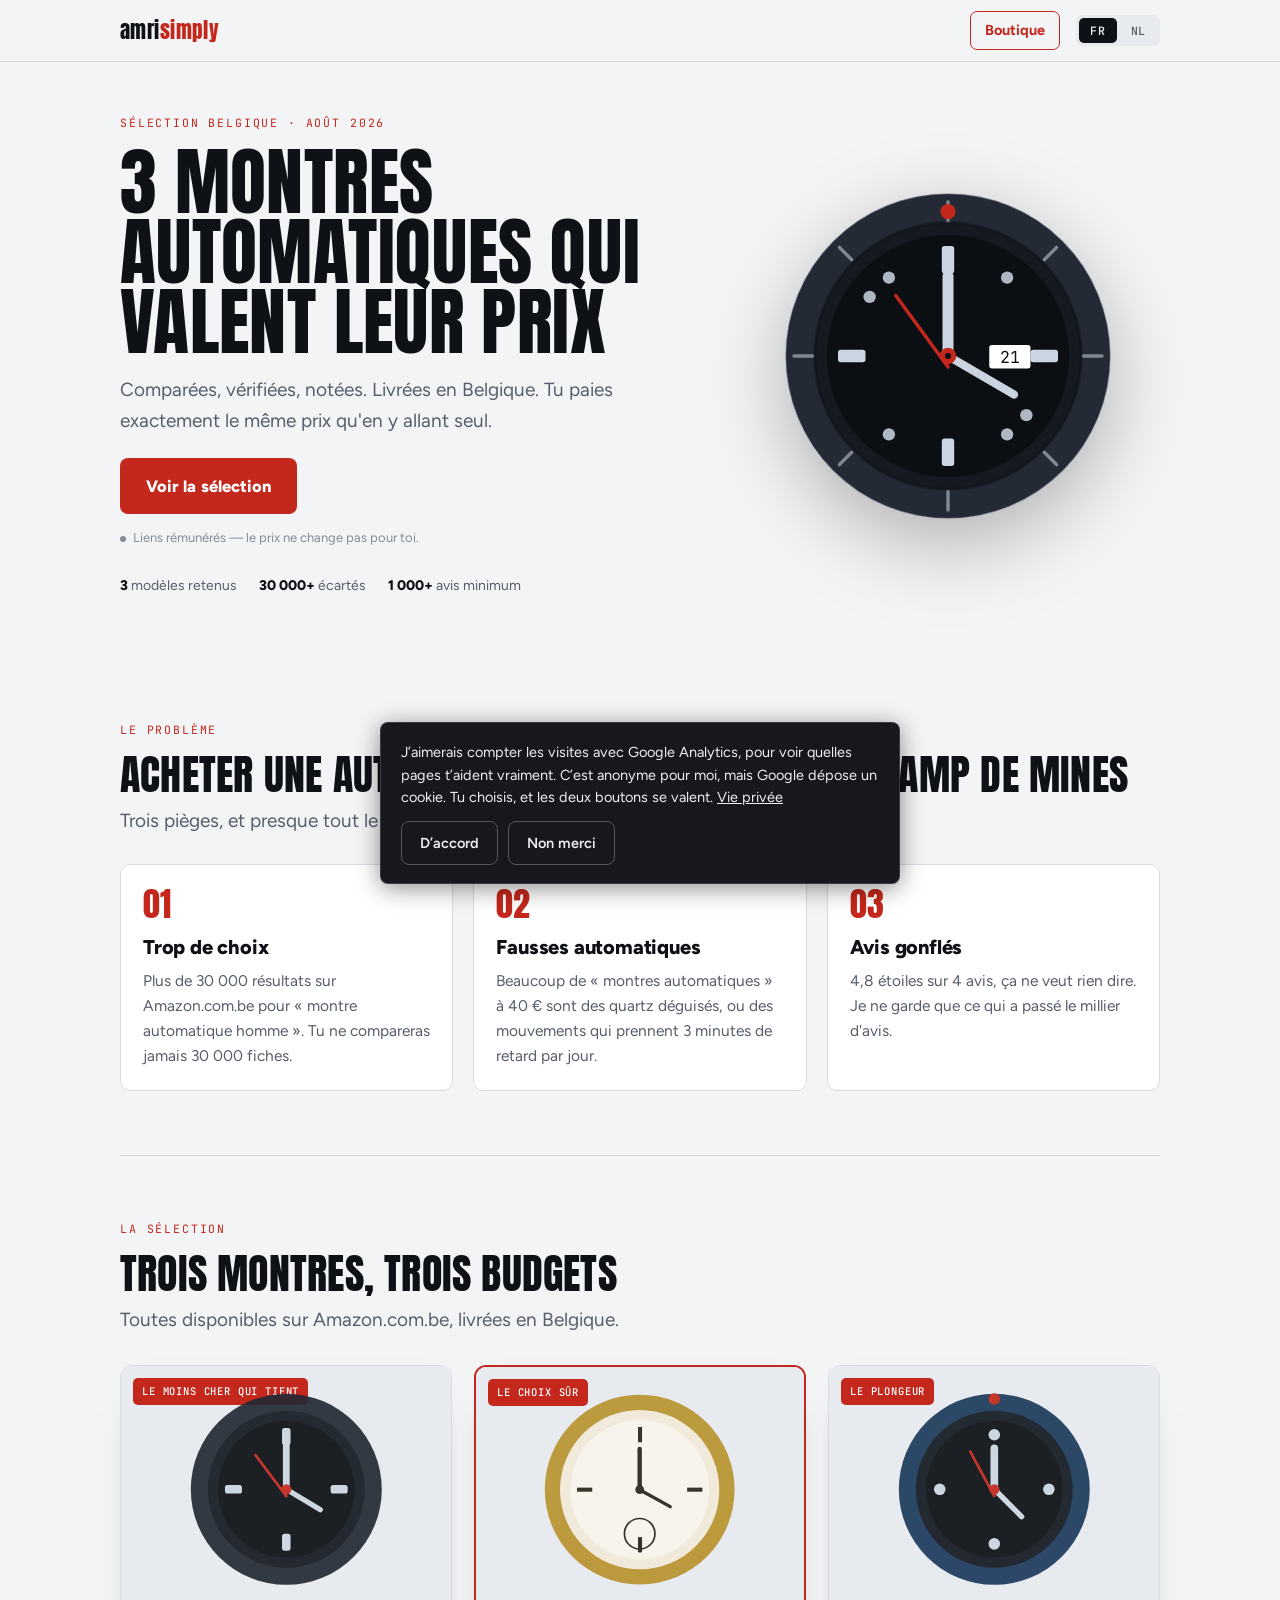
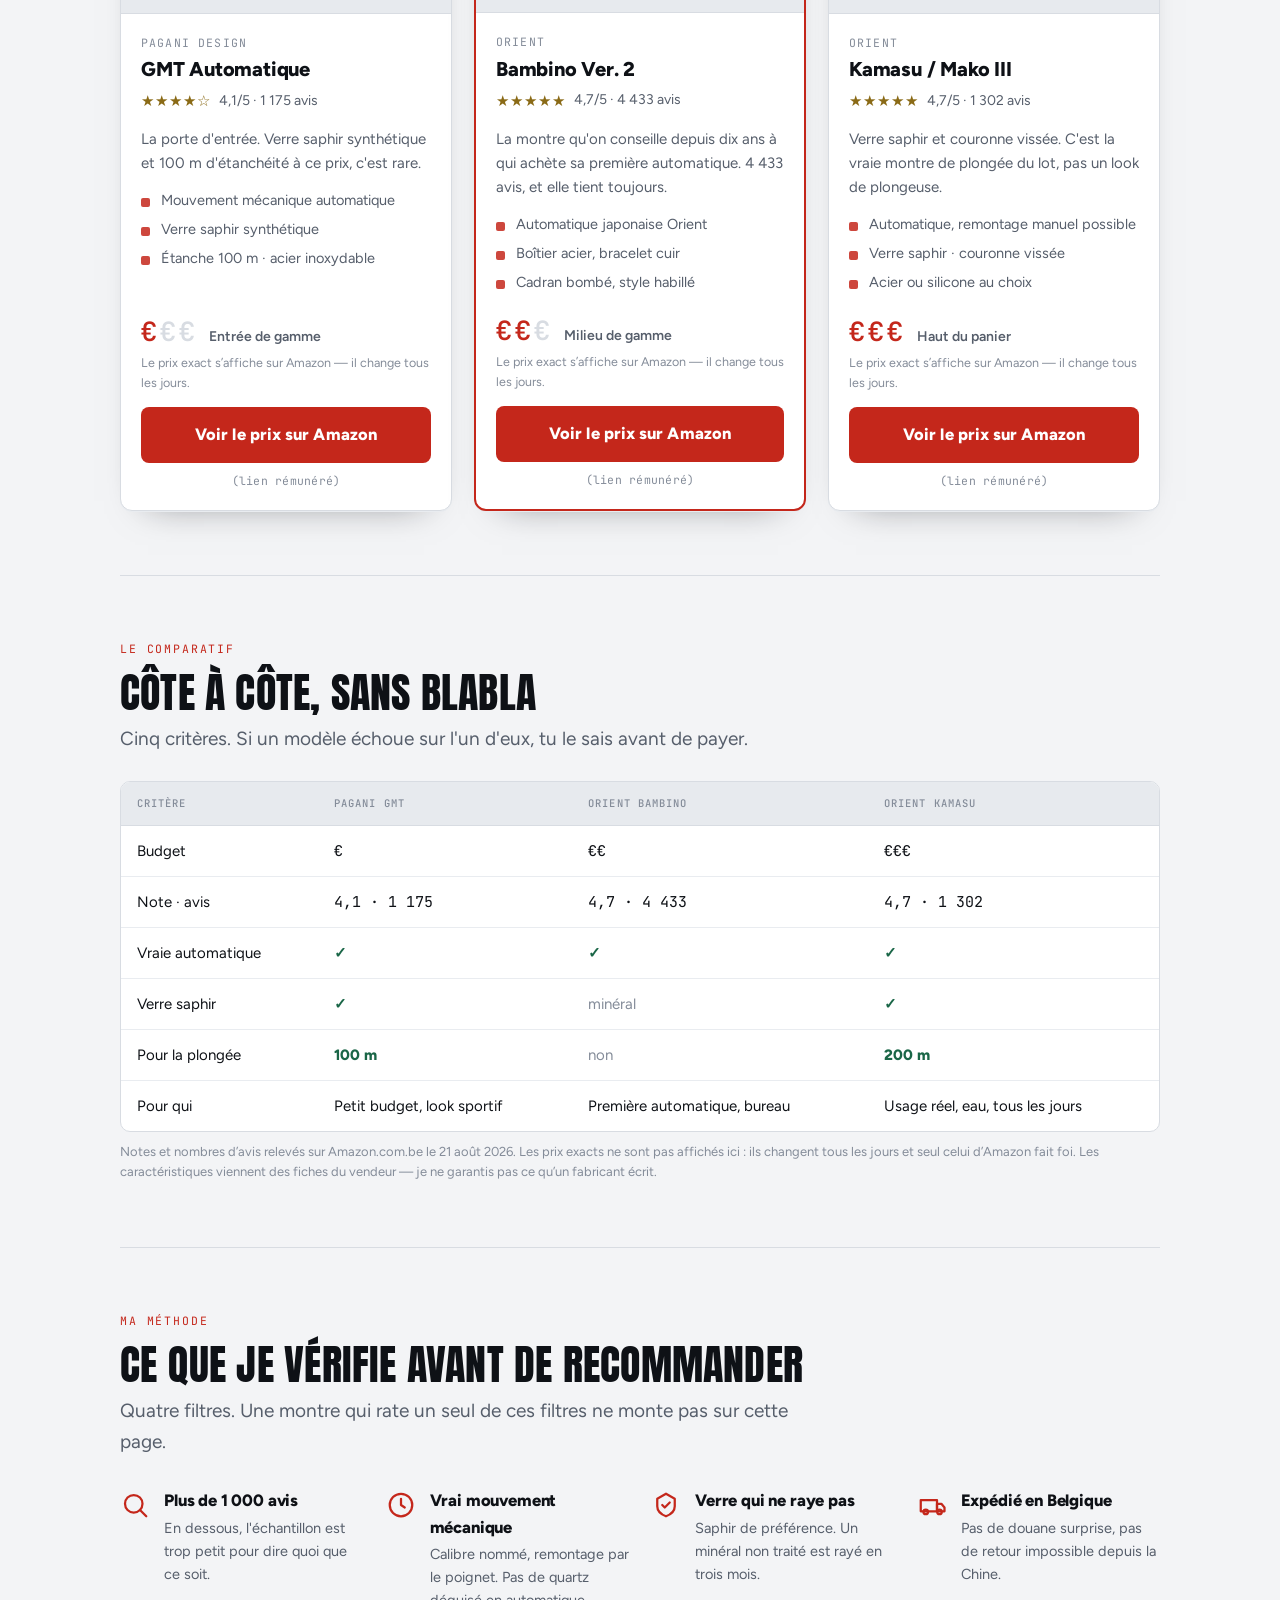
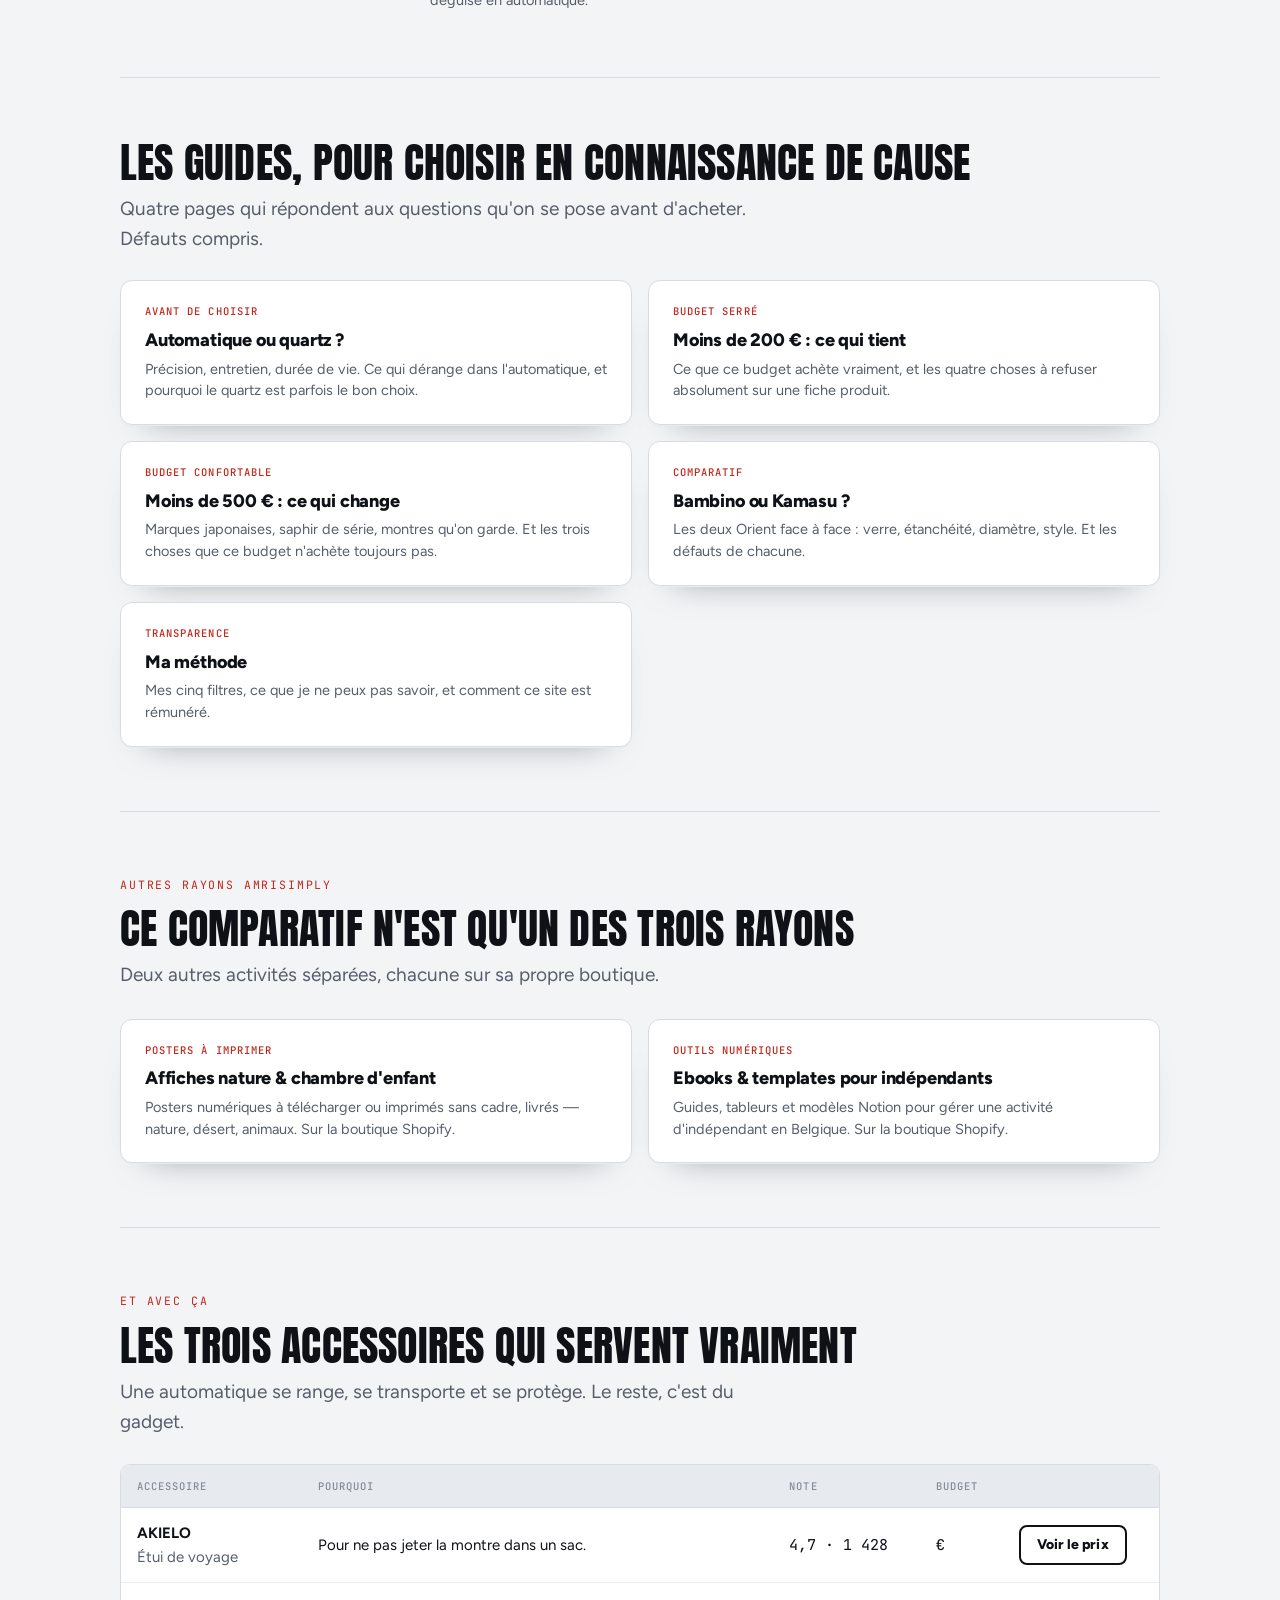
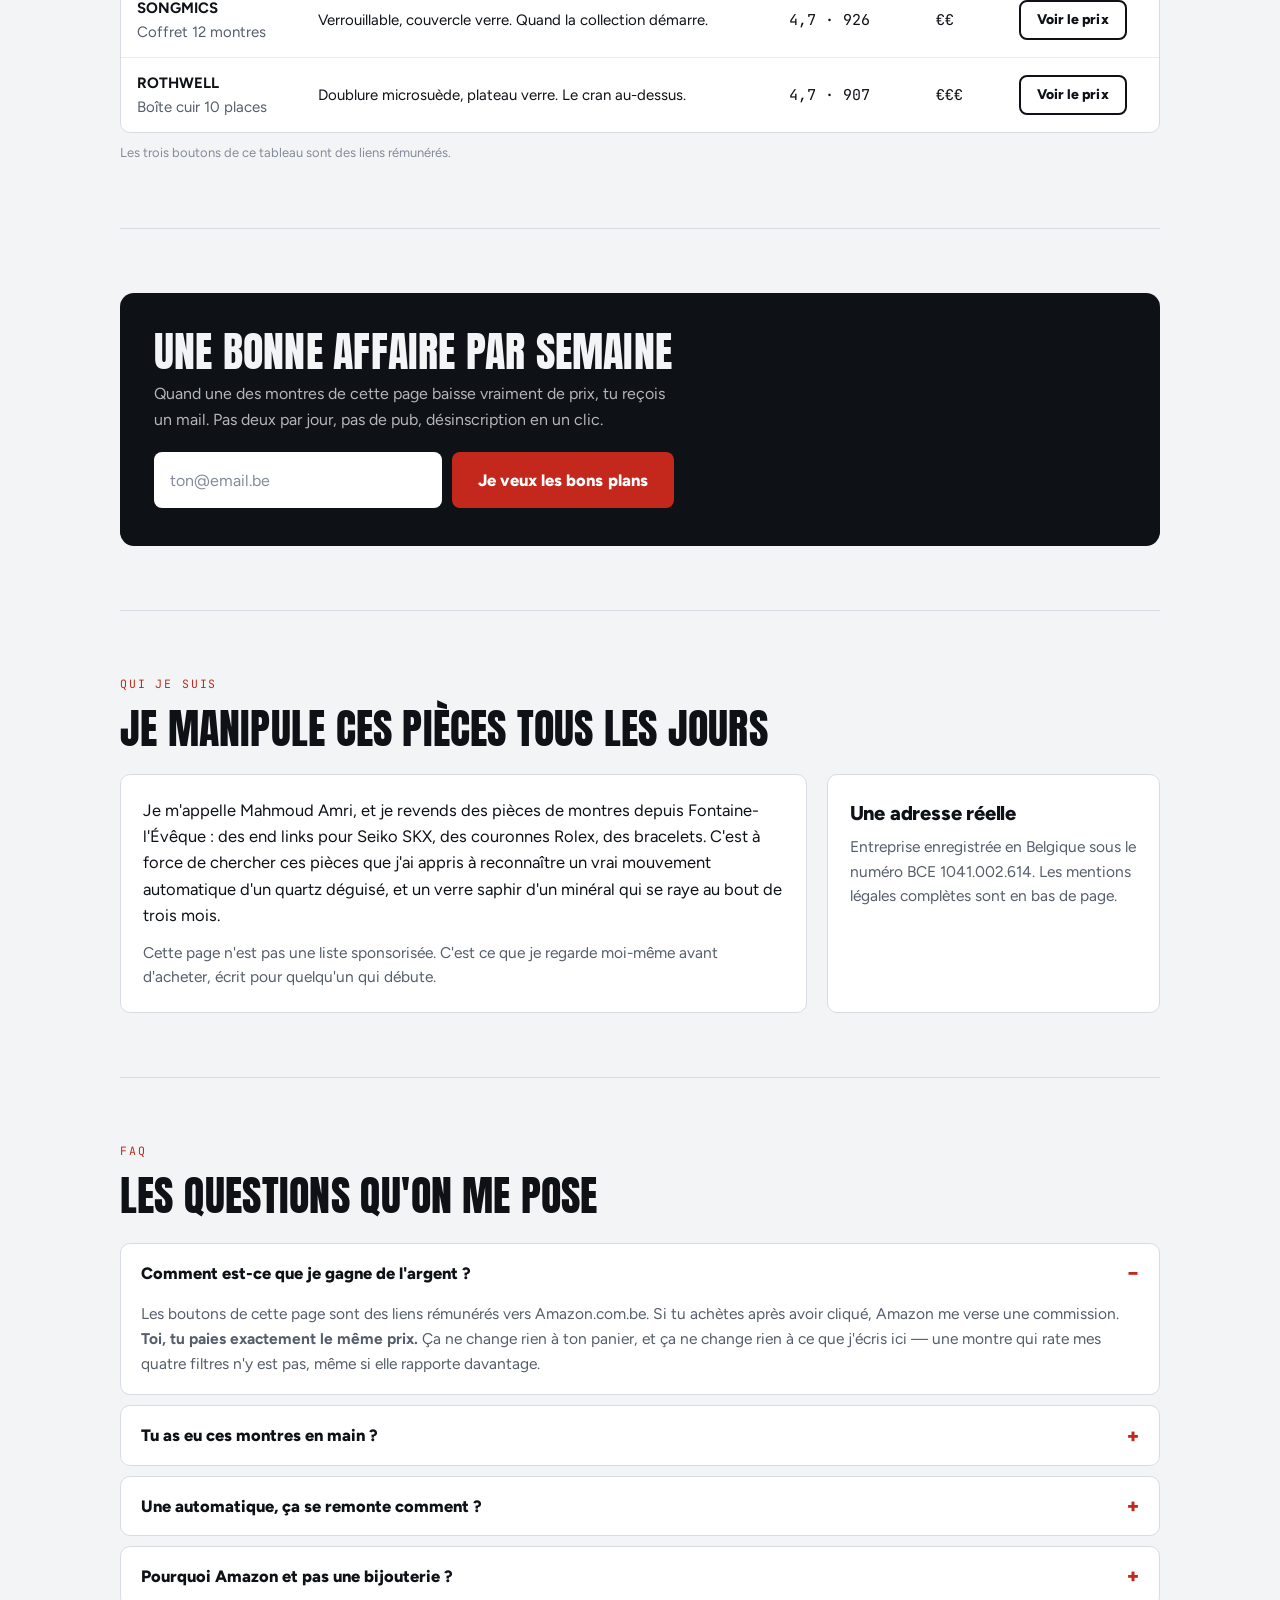
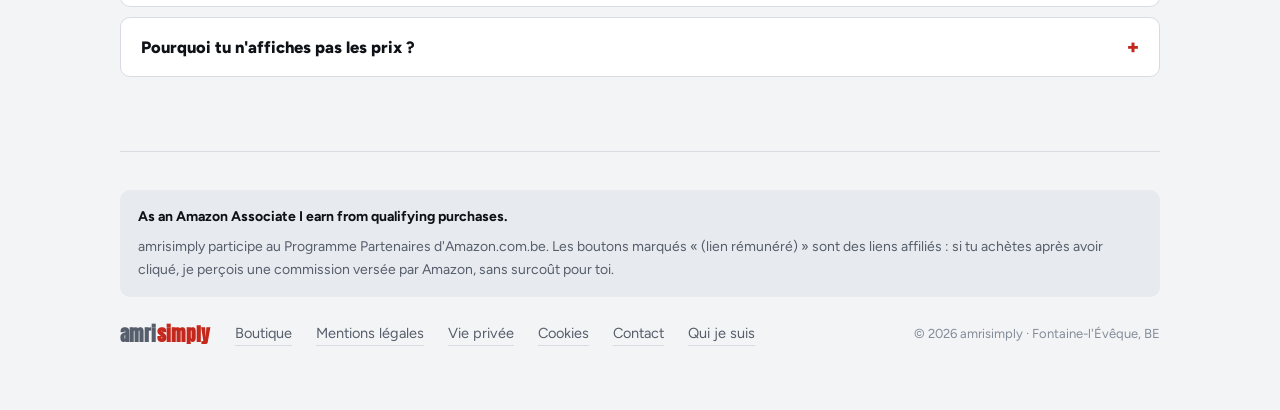
==== commit 85f54bf6: "Ajout du rayon Posters et du rayon Outils numeriques sur la page d'accueil" ====
--- a/index.html
+++ b/index.html
@@ -605,6 +605,28 @@
       <span class="k"><span class="lg-fr">Transparence</span><span class="lg-nl">Transparantie</span></span>
       <h3><span class="lg-fr">Ma méthode</span><span class="lg-nl">Mijn methode</span></h3>
       <p><span class="lg-fr">Mes cinq filtres, ce que je ne peux pas savoir, et comment ce site est rémunéré.</span><span class="lg-nl">Mijn vijf filters, wat ik niet kan weten, en hoe deze site wordt vergoed.</span></p>
+    </a>
+  </div>
+</section>
+
+
+<!-- AUTRES RAYONS AMRISIMPLY -->
+<section class="sec">
+  <p class="eyebrow"><span class="lg-fr">Autres rayons amrisimply</span><span class="lg-nl">Andere afdelingen amrisimply</span></p>
+  <h2><span class="lg-fr">Ce comparatif n'est qu'un des trois rayons</span><span class="lg-nl">Deze vergelijking is maar een van de drie afdelingen</span></h2>
+  <p class="lead" style="margin-bottom:28px"><span class="lg-fr">Deux autres activités séparées, chacune sur sa propre boutique.</span><span class="lg-nl">Twee andere, gescheiden activiteiten, elk met hun eigen winkel.</span></p>
+
+  <div class="guides">
+    <a class="guide" href="https://cn0zpp-by.myshopify.com/collections/affiches-nature" target="_blank" rel="noopener">
+      <span class="k"><span class="lg-fr">Posters à imprimer</span><span class="lg-nl">Posters om af te drukken</span></span>
+      <h3><span class="lg-fr">Affiches nature &amp; chambre d'enfant</span><span class="lg-nl">Natuuraffiches &amp; kinderkamer</span></h3>
+      <p><span class="lg-fr">Posters numériques à télécharger ou imprimés sans cadre, livrés — nature, désert, animaux. Sur la boutique Shopify.</span><span class="lg-nl">Digitale posters om te downloaden of ingelijst te laten printen — natuur, woestijn, dieren. Op de Shopify-winkel.</span></p>
+    </a>
+
+    <a class="guide" href="https://cn0zpp-by.myshopify.com/collections/templates-ebooks" target="_blank" rel="noopener">
+      <span class="k"><span class="lg-fr">Outils numériques</span><span class="lg-nl">Digitale tools</span></span>
+      <h3><span class="lg-fr">Ebooks &amp; templates pour indépendants</span><span class="lg-nl">Ebooks &amp; templates voor zelfstandigen</span></h3>
+      <p><span class="lg-fr">Guides, tableurs et modèles Notion pour gérer une activité d'indépendant en Belgique. Sur la boutique Shopify.</span><span class="lg-nl">Gidsen, spreadsheets en Notion-modellen om een zelfstandige activiteit in België te beheren. Op de Shopify-winkel.</span></p>
     </a>
   </div>
 </section>
